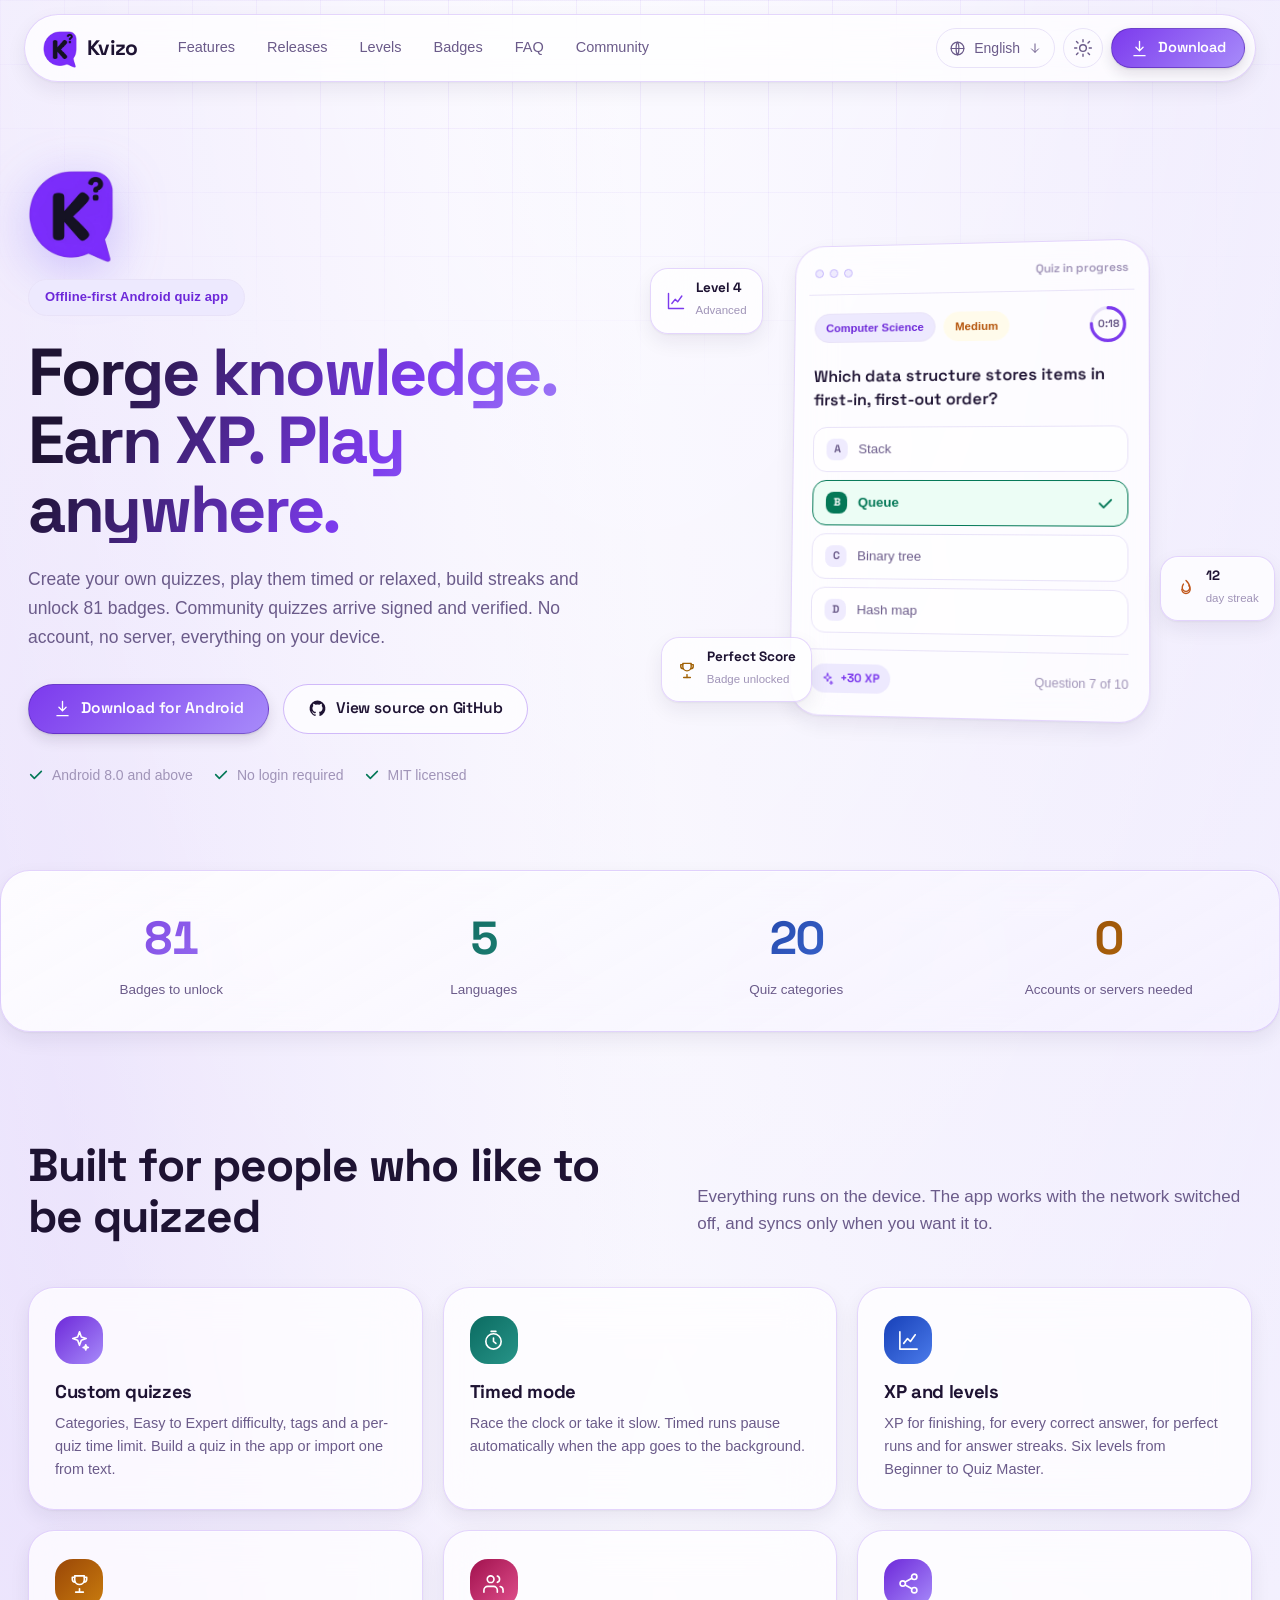
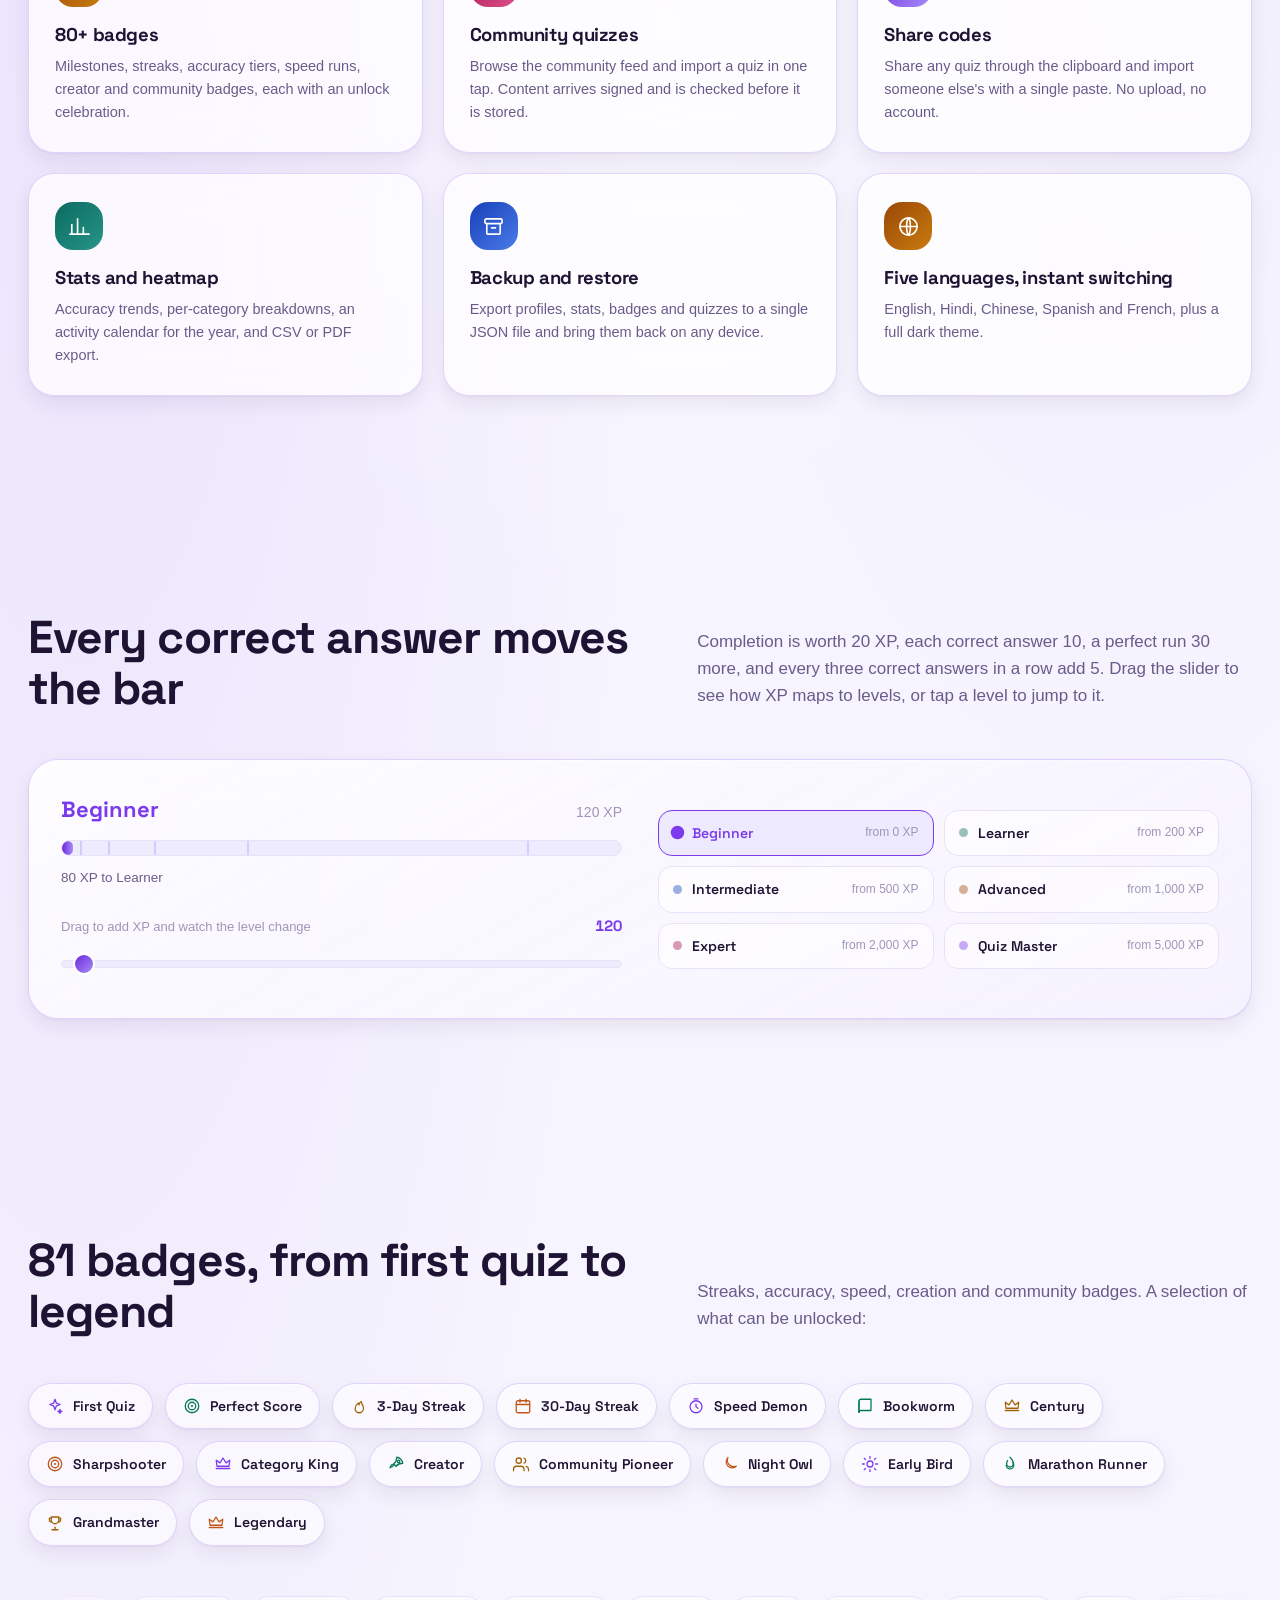
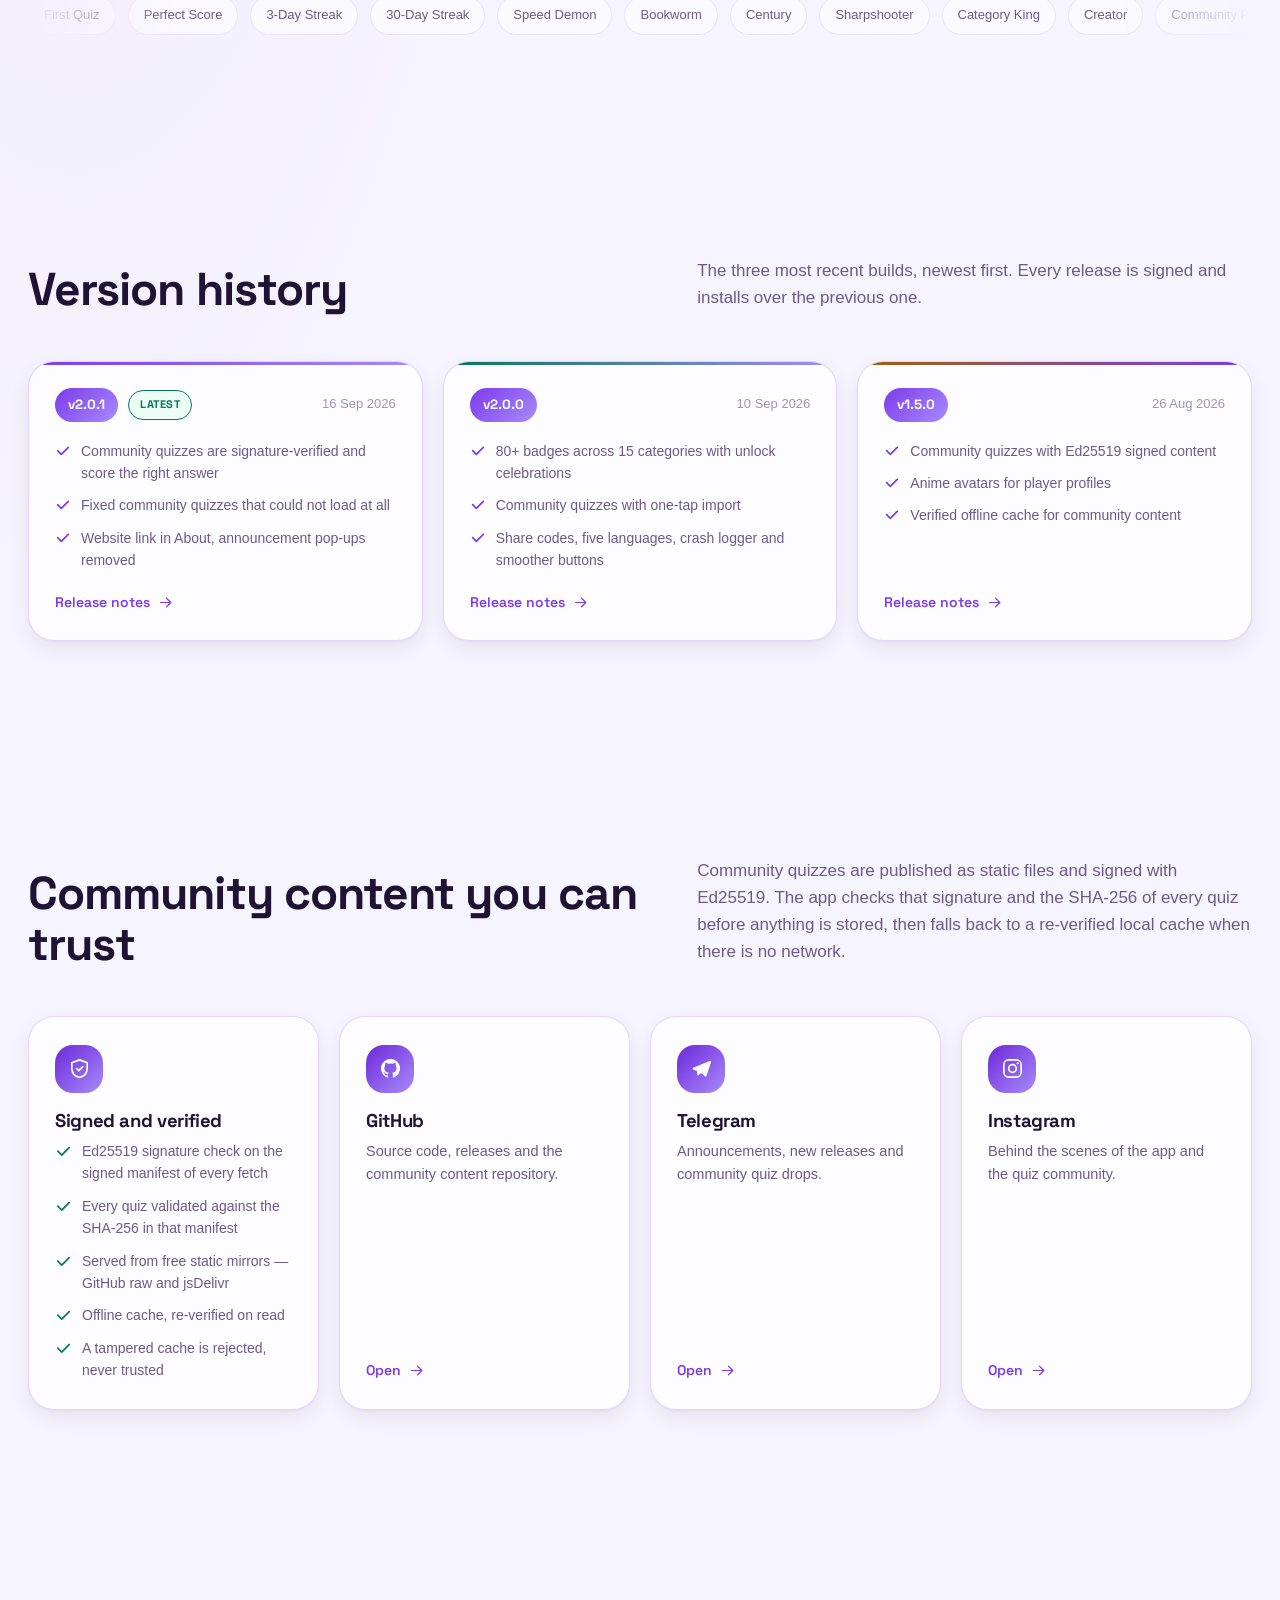
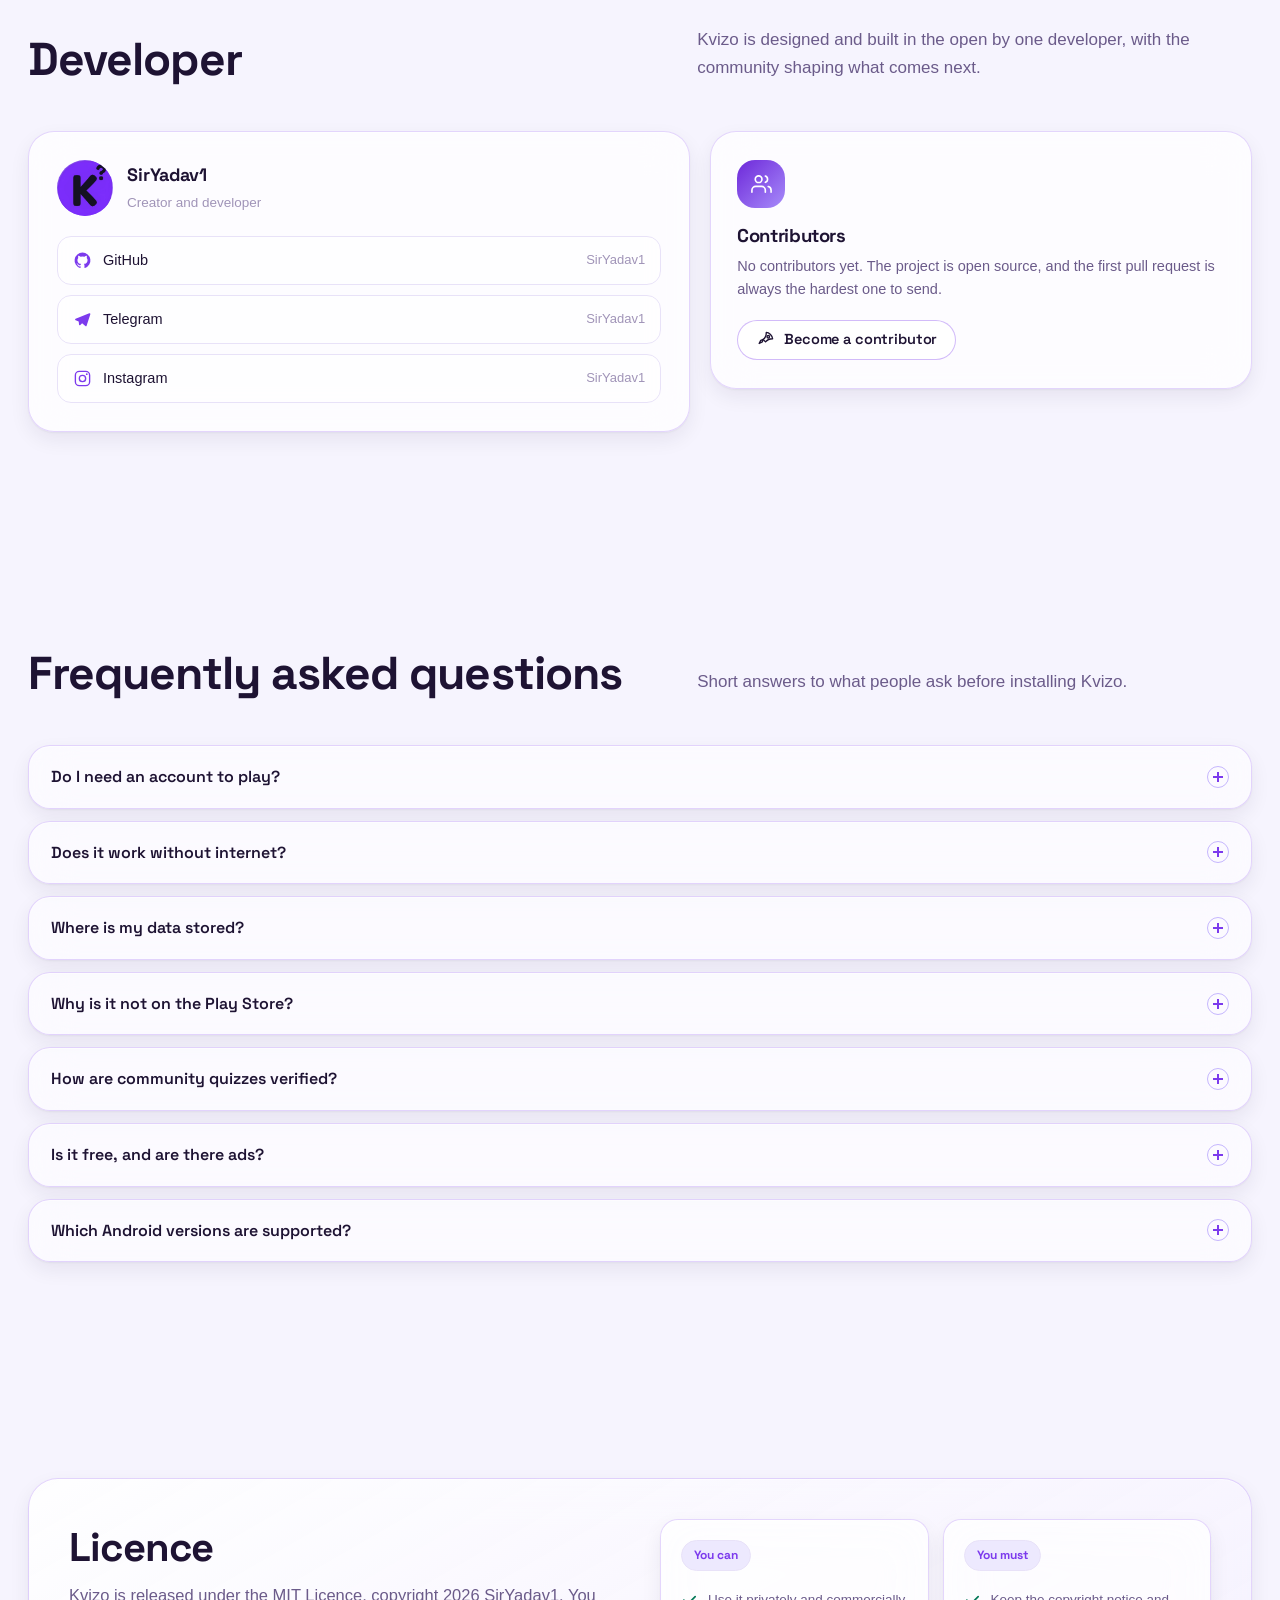
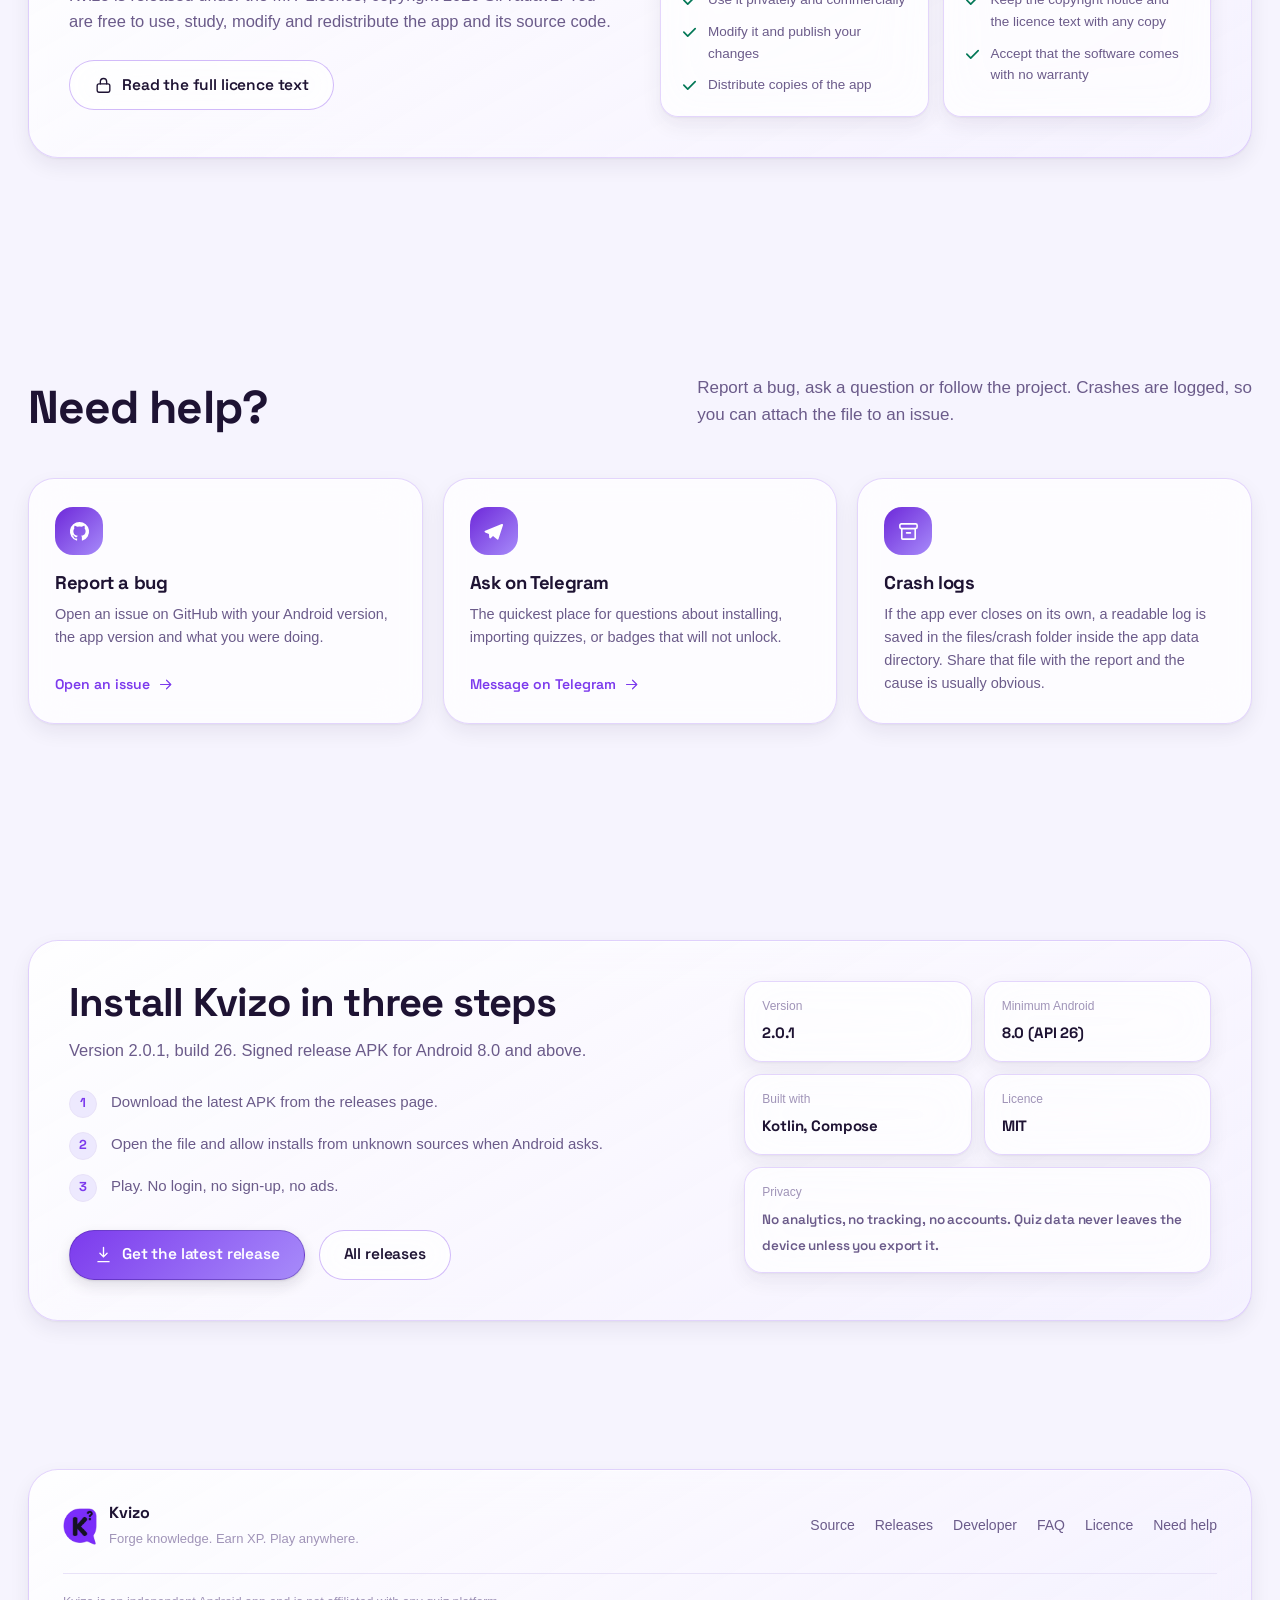
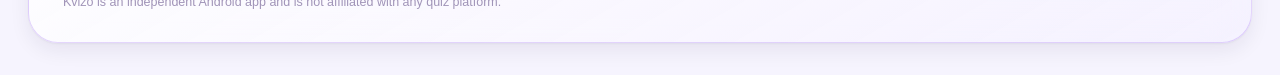
==== index.html @ 55bfdd45 "Site: new app logo and 2.0.1 release information Replace the inline SVG mark with the shipped app lo" ====
<!DOCTYPE html>
<html lang="en" data-theme="light">
<head>
<meta charset="utf-8">
<meta name="viewport" content="width=device-width, initial-scale=1">
<title>Kvizo — Forge knowledge. Earn XP. Play anywhere.</title>
<meta name="description" content="Kvizo is an offline-first Android quiz app built with Kotlin and Jetpack Compose. Create quizzes, earn XP, keep streaks, unlock 81 badges and import signature-verified community quizzes. No account, no server. Latest release: 2.0.1.">
<meta name="theme-color" content="#7C3AED">
<link rel="canonical" href="https://kvizo-appp.netlify.app/">

<meta property="og:type" content="website">
<meta property="og:url" content="https://kvizo-appp.netlify.app/">
<meta property="og:title" content="Kvizo — Forge knowledge. Earn XP. Play anywhere.">
<meta property="og:description" content="Offline-first Android quiz app. Custom quizzes, XP and levels, 81 badges, streaks and signature-verified community quizzes. No account needed. Latest release: 2.0.1 (16 Sep 2026).">
<meta property="og:site_name" content="Kvizo">
<meta property="og:image" content="https://kvizo-appp.netlify.app/assets/img/og-card.png">
<meta property="og:image:width" content="1200">
<meta property="og:image:height" content="630">
<meta property="og:image:alt" content="Kvizo logo — Forge knowledge. Earn XP. Play anywhere.">
<meta name="twitter:card" content="summary_large_image">
<meta name="twitter:image" content="https://kvizo-appp.netlify.app/assets/img/og-card.png">

<link rel="icon" type="image/png" sizes="512x512" href="assets/img/logo-512.png">
<link rel="apple-touch-icon" href="assets/img/logo-512.png">
<link rel="preload" href="assets/fonts/space_grotesk.ttf" as="font" type="font/ttf" crossorigin>
<link rel="stylesheet" href="assets/css/style.css">
</head>
<body>

<svg class="sprite" aria-hidden="true" focusable="false">
  <defs>
    <symbol id="i-list" viewBox="0 0 24 24"><path d="M9 6h11M9 12h11M9 18h11"/><path d="M4 6l1 1 2-2"/><path d="M4 12l1 1 2-2"/><path d="M4 18l1 1 2-2"/></symbol>
    <symbol id="i-timer" viewBox="0 0 24 24"><circle cx="12" cy="13" r="8"/><path d="M12 9.5V13l2.5 2"/><path d="M9.5 2.5h5"/></symbol>
    <symbol id="i-trend" viewBox="0 0 24 24"><path d="M3 3v18h18"/><path d="M7 15l4-5 3 3 5-7"/></symbol>
    <symbol id="i-trophy" viewBox="0 0 24 24"><path d="M8 21h8"/><path d="M12 17.5V21"/><path d="M7 4h10v4a5 5 0 0 1-10 0z"/><path d="M7 5.5H4.5v2a3 3 0 0 0 3 3"/><path d="M17 5.5h2.5v2a3 3 0 0 1-3 3"/></symbol>
    <symbol id="i-users" viewBox="0 0 24 24"><path d="M16 21v-2a4 4 0 0 0-4-4H6a4 4 0 0 0-4 4v2"/><circle cx="9" cy="7.5" r="3.5"/><path d="M22 21v-2a4 4 0 0 0-3-3.85"/><path d="M16 4.2a3.5 3.5 0 0 1 0 6.6"/></symbol>
    <symbol id="i-share" viewBox="0 0 24 24"><circle cx="18" cy="5" r="2.8"/><circle cx="6" cy="12" r="2.8"/><circle cx="18" cy="19" r="2.8"/><path d="M8.5 13.6l7 3.9M15.5 6.5l-7 3.9"/></symbol>
    <symbol id="i-chart" viewBox="0 0 24 24"><path d="M4 20V10M10 20V4M16 20v-7M22 20H2"/></symbol>
    <symbol id="i-archive" viewBox="0 0 24 24"><rect x="3" y="4" width="18" height="5" rx="1.6"/><path d="M5 9v10a1 1 0 0 0 1 1h12a1 1 0 0 0 1-1V9"/><path d="M10 13.5h4"/></symbol>
    <symbol id="i-globe" viewBox="0 0 24 24"><circle cx="12" cy="12" r="9"/><path d="M3 12h18"/><path d="M12 3c2.6 3 2.6 15 0 18-2.6-3-2.6-15 0-18z"/></symbol>
    <symbol id="i-moon" viewBox="0 0 24 24"><path d="M20.5 14.8A8.6 8.6 0 0 1 9.2 3.5a7.2 7.2 0 1 0 11.3 11.3z"/></symbol>
    <symbol id="i-sun" viewBox="0 0 24 24"><circle cx="12" cy="12" r="4"/><path d="M12 2v2.5M12 19.5V22M4.2 4.2l1.8 1.8M18 18l1.8 1.8M2 12h2.5M19.5 12H22M4.2 19.8L6 18M18 6l1.8-1.8"/></symbol>
    <symbol id="i-shield" viewBox="0 0 24 24"><path d="M12 3l8 3v6c0 5-3.4 8.2-8 9.3-4.6-1.1-8-4.3-8-9.3V6z"/><path d="M9 12l2.2 2.2L15.5 10"/></symbol>
    <symbol id="i-check" viewBox="0 0 24 24"><path d="M20 6.5L9.5 17 4 11.5"/></symbol>
    <symbol id="i-arrow" viewBox="0 0 24 24"><path d="M5 12h14M13.5 6l6 6-6 6"/></symbol>
    <symbol id="i-download" viewBox="0 0 24 24"><path d="M12 3v12M7.5 10.5L12 15l4.5-4.5"/><path d="M5 21h14"/></symbol>
    <symbol id="i-offline" viewBox="0 0 24 24"><path d="M2.5 2.5l19 19"/><path d="M8.8 16.4a4.6 4.6 0 0 1 6.4 0"/><path d="M5.2 12.9a9.6 9.6 0 0 1 3.3-2.2"/><path d="M15.5 10.7a9.6 9.6 0 0 1 3.3 2.2"/><path d="M12 20h.01"/></symbol>
    <symbol id="i-lock" viewBox="0 0 24 24"><rect x="4" y="10" width="16" height="10.5" rx="2.4"/><path d="M8 10V7.2a4 4 0 0 1 8 0V10"/></symbol>
    <symbol id="i-sparkle" viewBox="0 0 24 24"><path d="M12 3l1.9 5.3L19 10l-5.1 1.7L12 17l-1.9-5.3L5 10l5.1-1.7z"/><path d="M18.5 16.5l.7 2 2 .7-2 .7-.7 2-.7-2-2-.7 2-.7z"/></symbol>
    <symbol id="i-flame" viewBox="0 0 24 24"><path d="M12 3s4.5 4.2 4.5 8.2A4.5 4.5 0 0 1 12 16a4.5 4.5 0 0 1-4.5-4.8c0-1.6.7-2.8 1.4-3.9"/><path d="M7 13.5a5 5 0 0 0 10 0c0-1.5-.6-3-1.3-4.3"/></symbol>
    <symbol id="i-github" viewBox="0 0 24 24"><path d="M12 2a10 10 0 0 0-3.16 19.49c.5.09.68-.22.68-.48v-1.7c-2.78.6-3.37-1.34-3.37-1.34-.45-1.16-1.1-1.47-1.1-1.47-.9-.62.07-.6.07-.6 1 .07 1.53 1.03 1.53 1.03.88 1.52 2.34 1.08 2.9.83.1-.65.35-1.09.63-1.34-2.22-.25-4.56-1.11-4.56-4.94 0-1.09.39-1.99 1.03-2.69-.1-.25-.45-1.27.1-2.65 0 0 .84-.27 2.75 1.02a9.5 9.5 0 0 1 5 0c1.91-1.29 2.75-1.02 2.75-1.02.55 1.38.2 2.4.1 2.65.64.7 1.03 1.6 1.03 2.69 0 3.84-2.34 4.68-4.57 4.93.36.31.68.92.68 1.85v2.74c0 .27.18.58.69.48A10 10 0 0 0 12 2z"/></symbol>
    <symbol id="i-telegram" viewBox="0 0 24 24"><path d="M21.7 4.3a1 1 0 0 1 .2 1.06l-4.7 14.4a1 1 0 0 1-1.6.44l-4.1-3.4-2.2 2.1a1 1 0 0 1-1.7-.6l-.4-3.7-3.9-1.6a1 1 0 0 1 .03-1.87l17.2-6.9a1 1 0 0 1 1.17 1.47z"/></symbol>
    <symbol id="i-instagram" viewBox="0 0 24 24"><rect x="3" y="3" width="18" height="18" rx="5"/><circle cx="12" cy="12" r="4"/><circle cx="17.4" cy="6.6" r="1.1" fill="currentColor" stroke="none"/></symbol>
    <symbol id="i-book" viewBox="0 0 24 24"><path d="M4 5.5A2.5 2.5 0 0 1 6.5 3H20v15H6.5A2.5 2.5 0 0 0 4 20.5z"/><path d="M4 5.5v15"/></symbol>
    <symbol id="i-target" viewBox="0 0 24 24"><circle cx="12" cy="12" r="9"/><circle cx="12" cy="12" r="5"/><circle cx="12" cy="12" r="1.4" fill="currentColor" stroke="none"/></symbol>
    <symbol id="i-crown" viewBox="0 0 24 24"><path d="M3 18h18"/><path d="M4 15l-1-8 5 3.5L12 4l4 6.5 5-3.5-1 8z"/></symbol>
    <symbol id="i-rocket" viewBox="0 0 24 24"><path d="M13 3c3.5 0 8 4.5 8 8-3 0-7 1.5-9 4l-3-3c2.5-2 4-6 4-9z"/><path d="M9 12l-3 1-2 4 4-2 1-3z"/><circle cx="15.5" cy="8.5" r="1.6"/></symbol>
    <symbol id="i-fire" viewBox="0 0 24 24"><path d="M12 21a6 6 0 0 0 6-6c0-4-3-6-3-9 0 0-3 1.5-3 4.5 0-1-1-2.5-1-2.5S7 11 7 15a5 5 0 0 0 5 6z"/></symbol>
    <symbol id="i-calendar" viewBox="0 0 24 24"><rect x="3" y="5" width="18" height="16" rx="2.5"/><path d="M3 10h18M8 3v4M16 3v4"/></symbol>
  </defs>
</svg>

<div class="scroll-progress" aria-hidden="true"><span id="scrollBar"></span></div>

<div class="decor" aria-hidden="true">
  <span class="grid-lines"></span>
</div>

<header class="nav-wrap">
  <nav class="nav glass" aria-label="Main">
    <a class="brand" href="#top">
      <span class="brand-mark brand-mark--img" aria-hidden="true">
        <img src="assets/img/logo.png" alt="" width="34" height="37" decoding="async">
      </span>
      <span class="brand-name">Kvizo</span>
    </a>

    <ul class="nav-links">
      <li><a href="#features" data-i18n="nav.features">Features</a></li>
      <li><a href="#releases" data-i18n="nav.releases">Releases</a></li>
      <li><a href="#levels" data-i18n="nav.levels">Levels</a></li>
      <li><a href="#badges" data-i18n="nav.badges">Badges</a></li>
      <li><a href="#faq" data-i18n="nav.faq">FAQ</a></li>
      <li><a href="#community" data-i18n="nav.community">Community</a></li>
    </ul>

    <div class="nav-actions">
      <div class="lang" role="group" aria-label="Language">
        <button class="lang-btn" type="button" aria-haspopup="listbox" aria-expanded="false">
          <svg class="ico" aria-hidden="true"><use href="#i-globe"/></svg>
          <span class="lang-current">English</span>
          <svg class="ico chevron" aria-hidden="true"><use href="#i-arrow"/></svg>
        </button>
        <ul class="lang-menu glass" role="listbox">
          <li><button type="button" data-lang="en" role="option">English</button></li>
          <li><button type="button" data-lang="hi" role="option">हिन्दी</button></li>
          <li><button type="button" data-lang="zh" role="option">中文</button></li>
          <li><button type="button" data-lang="es" role="option">Español</button></li>
          <li><button type="button" data-lang="fr" role="option">Français</button></li>
        </ul>
      </div>

      <button class="icon-btn" type="button" id="themeToggle" aria-label="Toggle theme">
        <svg class="ico ico-sun" aria-hidden="true"><use href="#i-sun"/></svg>
        <svg class="ico ico-moon" aria-hidden="true"><use href="#i-moon"/></svg>
      </button>

      <a class="btn btn-primary btn-sm" href="https://github.com/SirYadav1/kvizo/releases/latest" target="_blank" rel="noopener">
        <svg class="ico" aria-hidden="true"><use href="#i-download"/></svg>
        <span data-i18n="nav.download">Download</span>
      </a>
    </div>
  </nav>

  <nav class="mobile-nav" aria-label="Sections">
    <ul>
      <li><a href="#features" data-i18n="nav.features">Features</a></li>
      <li><a href="#releases" data-i18n="nav.releases">Releases</a></li>
      <li><a href="#levels" data-i18n="nav.levels">Levels</a></li>
      <li><a href="#badges" data-i18n="nav.badges">Badges</a></li>
      <li><a href="#community" data-i18n="nav.community">Community</a></li>
      <li><a href="#developer" data-i18n="footer.developer">Developer</a></li>
      <li><a href="#faq" data-i18n="nav.faq">FAQ</a></li>
      <li><a href="#licence" data-i18n="footer.licenceLink">Licence</a></li>
      <li><a href="#help" data-i18n="footer.help">Need help</a></li>
    </ul>
  </nav>
</header>

<main id="top">

  <section class="hero">
    <div class="hero-copy">
      <img class="hero-logo reveal" src="assets/img/logo.png" alt="Kvizo" width="84" height="91" decoding="async">
      <p class="eyebrow reveal" data-i18n="hero.eyebrow">Offline-first Android quiz app</p>
      <h1 class="hero-title reveal" data-i18n="hero.title">Forge knowledge. Earn XP. Play anywhere.</h1>
      <p class="hero-sub reveal" data-i18n="hero.sub">Create your own quizzes, play them timed or relaxed, build streaks and unlock 81 badges. Community quizzes arrive signed and verified. No account, no server, everything on your device.</p>

      <div class="hero-cta reveal">
        <a class="btn btn-primary" href="https://github.com/SirYadav1/kvizo/releases/latest" target="_blank" rel="noopener">
          <svg class="ico" aria-hidden="true"><use href="#i-download"/></svg>
          <span data-i18n="hero.cta">Download for Android</span>
        </a>
        <a class="btn btn-glass" href="https://github.com/SirYadav1/kvizo" target="_blank" rel="noopener">
          <svg class="ico" aria-hidden="true"><use href="#i-github"/></svg>
          <span data-i18n="hero.ctaAlt">View source on GitHub</span>
        </a>
      </div>

      <ul class="hero-meta reveal">
        <li><svg class="ico" aria-hidden="true"><use href="#i-check"/></svg><span data-i18n="hero.meta1">Android 8.0 and above</span></li>
        <li><svg class="ico" aria-hidden="true"><use href="#i-check"/></svg><span data-i18n="hero.meta2">No login required</span></li>
        <li><svg class="ico" aria-hidden="true"><use href="#i-check"/></svg><span data-i18n="hero.meta3">MIT licensed</span></li>
      </ul>
    </div>

    <div class="hero-visual reveal">
      <div class="phone glass">
        <div class="phone-bar">
          <span class="dot"></span><span class="dot"></span><span class="dot"></span>
          <span class="phone-title" data-i18n="mock.title">Quiz in progress</span>
        </div>
        <div class="phone-body">
          <div class="mock-head">
            <span class="chip chip-violet" data-i18n="mock.category">Computer Science</span>
            <span class="chip chip-amber" data-i18n="mock.difficulty">Medium</span>
            <span class="mock-timer">
              <svg class="ring" viewBox="0 0 44 44" aria-hidden="true">
                <circle class="ring-track" cx="22" cy="22" r="18"/>
                <circle class="ring-fill" cx="22" cy="22" r="18"/>
              </svg>
              <span class="mock-timer-text">0:18</span>
            </span>
          </div>

          <p class="mock-q" data-i18n="mock.question">Which data structure stores items in first-in, first-out order?</p>

          <ul class="mock-options">
            <li class="mock-opt"><span class="opt-key">A</span><span data-i18n="mock.a">Stack</span></li>
            <li class="mock-opt is-correct"><span class="opt-key">B</span><span data-i18n="mock.b">Queue</span><svg class="ico" aria-hidden="true"><use href="#i-check"/></svg></li>
            <li class="mock-opt"><span class="opt-key">C</span><span data-i18n="mock.c">Binary tree</span></li>
            <li class="mock-opt"><span class="opt-key">D</span><span data-i18n="mock.d">Hash map</span></li>
          </ul>

          <div class="mock-foot">
            <span class="xp-chip"><svg class="ico" aria-hidden="true"><use href="#i-sparkle"/></svg><span data-i18n="mock.xp">+30 XP</span></span>
            <span class="mock-progress"><span data-i18n="mock.progress">Question 7 of 10</span></span>
          </div>
        </div>
      </div>

      <div class="float-card glass float-xp">
        <svg class="ico" aria-hidden="true"><use href="#i-trend"/></svg>
        <div>
          <strong data-i18n="float.level">Level 4</strong>
          <span data-i18n="float.title">Advanced</span>
        </div>
      </div>

      <div class="float-card glass float-streak">
        <svg class="ico" aria-hidden="true"><use href="#i-flame"/></svg>
        <div>
          <strong>12</strong>
          <span data-i18n="float.streak">day streak</span>
        </div>
      </div>

      <div class="float-card glass float-badge">
        <svg class="ico" aria-hidden="true"><use href="#i-trophy"/></svg>
        <div>
          <strong data-i18n="float.badge">Perfect Score</strong>
          <span data-i18n="float.badgeSub">Badge unlocked</span>
        </div>
      </div>
    </div>
  </section>

  <section class="statband glass reveal" aria-label="Key numbers">
    <div class="stat">
      <strong class="count" data-count="81">0</strong>
      <span data-i18n="stats.badges">Badges to unlock</span>
    </div>
    <div class="stat">
      <strong class="count" data-count="5">0</strong>
      <span data-i18n="stats.languages">Languages</span>
    </div>
    <div class="stat">
      <strong class="count" data-count="20">0</strong>
      <span data-i18n="stats.categories">Quiz categories</span>
    </div>
    <div class="stat">
      <strong class="count" data-count="0">0</strong>
      <span data-i18n="stats.servers">Accounts or servers needed</span>
    </div>
  </section>

  <section class="section" id="features">
    <div class="section-head">
      <h2 class="reveal" data-i18n="features.title">Built for people who like to be quizzed</h2>
      <p class="reveal" data-i18n="features.sub">Everything runs on the device. The app works with the network switched off, and syncs only when you want it to.</p>
    </div>

    <div class="cards">
      <article class="card glass tilt reveal">
        <span class="card-ico"><svg class="ico" aria-hidden="true"><use href="#i-sparkle"/></svg></span>
        <h3 data-i18n="f1.t">Custom quizzes</h3>
        <p data-i18n="f1.d">Categories, Easy to Expert difficulty, tags and a per-quiz time limit. Build a quiz in the app or import one from text.</p>
      </article>
      <article class="card glass tilt reveal">
        <span class="card-ico"><svg class="ico" aria-hidden="true"><use href="#i-timer"/></svg></span>
        <h3 data-i18n="f2.t">Timed mode</h3>
        <p data-i18n="f2.d">Race the clock or take it slow. Timed runs pause automatically when the app goes to the background.</p>
      </article>
      <article class="card glass tilt reveal">
        <span class="card-ico"><svg class="ico" aria-hidden="true"><use href="#i-trend"/></svg></span>
        <h3 data-i18n="f3.t">XP and levels</h3>
        <p data-i18n="f3.d">XP for finishing, for every correct answer, for perfect runs and for answer streaks. Six levels from Beginner to Quiz Master.</p>
      </article>
      <article class="card glass tilt reveal">
        <span class="card-ico"><svg class="ico" aria-hidden="true"><use href="#i-trophy"/></svg></span>
        <h3 data-i18n="f4.t">80+ badges</h3>
        <p data-i18n="f4.d">Milestones, streaks, accuracy tiers, speed runs, creator and community badges, each with an unlock celebration.</p>
      </article>
      <article class="card glass tilt reveal">
        <span class="card-ico"><svg class="ico" aria-hidden="true"><use href="#i-users"/></svg></span>
        <h3 data-i18n="f5.t">Community quizzes</h3>
        <p data-i18n="f5.d">Browse the community feed and import a quiz in one tap. Content arrives signed and is checked before it is stored.</p>
      </article>
      <article class="card glass tilt reveal">
        <span class="card-ico"><svg class="ico" aria-hidden="true"><use href="#i-share"/></svg></span>
        <h3 data-i18n="f6.t">Share codes</h3>
        <p data-i18n="f6.d">Share any quiz through the clipboard and import someone else's with a single paste. No upload, no account.</p>
      </article>
      <article class="card glass tilt reveal">
        <span class="card-ico"><svg class="ico" aria-hidden="true"><use href="#i-chart"/></svg></span>
        <h3 data-i18n="f7.t">Stats and heatmap</h3>
        <p data-i18n="f7.d">Accuracy trends, per-category breakdowns, an activity calendar for the year, and CSV or PDF export.</p>
      </article>
      <article class="card glass tilt reveal">
        <span class="card-ico"><svg class="ico" aria-hidden="true"><use href="#i-archive"/></svg></span>
        <h3 data-i18n="f8.t">Backup and restore</h3>
        <p data-i18n="f8.d">Export profiles, stats, badges and quizzes to a single JSON file and bring them back on any device.</p>
      </article>
      <article class="card glass tilt reveal">
        <span class="card-ico"><svg class="ico" aria-hidden="true"><use href="#i-globe"/></svg></span>
        <h3 data-i18n="f9.t">Five languages, instant switching</h3>
        <p data-i18n="f9.d">English, Hindi, Chinese, Spanish and French, plus a full dark theme.</p>
      </article>
    </div>
  </section>

  <section class="section" id="levels">
    <div class="section-head">
      <h2 class="reveal" data-i18n="levels.title">Every correct answer moves the bar</h2>
      <p class="reveal" data-i18n="levels.sub">Completion is worth 20 XP, each correct answer 10, a perfect run 30 more, and every three correct answers in a row add 5. Drag the slider to see how XP maps to levels, or tap a level to jump to it.</p>
    </div>

    <div class="levels-panel glass reveal" id="levelsPanel" data-level="1">
      <div class="levels-demo">
        <div class="levels-bar-head">
          <span class="levels-level" id="levelName">Beginner</span>
          <span class="levels-xp" id="levelXp">0 XP</span>
        </div>
        <div class="levels-bar" role="progressbar" aria-valuemin="0" aria-valuemax="100" aria-valuenow="0" id="levelBar" aria-label="Progress across all six XP levels">
          <span class="levels-fill" id="levelFill"></span>
        </div>
        <p class="levels-next" id="levelNext" aria-live="polite">200 XP to Learner</p>

        <label class="levels-slider-label" for="xpSlider">
          <span data-i18n="levels.slider">Drag to add XP and watch the level change</span>
          <output class="levels-out" id="levelOut" for="xpSlider">120</output>
        </label>
        <input class="levels-slider" id="xpSlider" type="range" min="0" max="6000" step="10" value="120" aria-describedby="levelNext">
      </div>

      <ul class="levels-list" id="levelList">
        <li><button type="button" data-xp="0" data-name="level.1"><span class="lv-dot"></span><strong data-i18n="level.1">Beginner</strong><em>0 XP</em></button></li>
        <li><button type="button" data-xp="200" data-name="level.2"><span class="lv-dot"></span><strong data-i18n="level.2">Learner</strong><em>200 XP</em></button></li>
        <li><button type="button" data-xp="500" data-name="level.3"><span class="lv-dot"></span><strong data-i18n="level.3">Intermediate</strong><em>500 XP</em></button></li>
        <li><button type="button" data-xp="1000" data-name="level.4"><span class="lv-dot"></span><strong data-i18n="level.4">Advanced</strong><em>1000 XP</em></button></li>
        <li><button type="button" data-xp="2000" data-name="level.5"><span class="lv-dot"></span><strong data-i18n="level.5">Expert</strong><em>2000 XP</em></button></li>
        <li><button type="button" data-xp="5000" data-name="level.6"><span class="lv-dot"></span><strong data-i18n="level.6">Quiz Master</strong><em>5000 XP</em></button></li>
      </ul>
    </div>
  </section>

  <section class="section" id="badges">
    <div class="section-head">
      <h2 class="reveal" data-i18n="badges.title">81 badges, from first quiz to legend</h2>
      <p class="reveal" data-i18n="badges.sub">Streaks, accuracy, speed, creation and community badges. A selection of what can be unlocked:</p>
    </div>

    <div class="badge-grid">
      <span class="badge glass reveal"><svg class="ico" aria-hidden="true"><use href="#i-sparkle"/></svg><span data-i18n="badge.1">First Quiz</span></span>
      <span class="badge glass reveal"><svg class="ico" aria-hidden="true"><use href="#i-target"/></svg><span data-i18n="badge.2">Perfect Score</span></span>
      <span class="badge glass reveal"><svg class="ico" aria-hidden="true"><use href="#i-fire"/></svg><span data-i18n="badge.3">3-Day Streak</span></span>
      <span class="badge glass reveal"><svg class="ico" aria-hidden="true"><use href="#i-calendar"/></svg><span data-i18n="badge.4">30-Day Streak</span></span>
      <span class="badge glass reveal"><svg class="ico" aria-hidden="true"><use href="#i-timer"/></svg><span data-i18n="badge.5">Speed Demon</span></span>
      <span class="badge glass reveal"><svg class="ico" aria-hidden="true"><use href="#i-book"/></svg><span data-i18n="badge.6">Bookworm</span></span>
      <span class="badge glass reveal"><svg class="ico" aria-hidden="true"><use href="#i-crown"/></svg><span data-i18n="badge.7">Century</span></span>
      <span class="badge glass reveal"><svg class="ico" aria-hidden="true"><use href="#i-target"/></svg><span data-i18n="badge.8">Sharpshooter</span></span>
      <span class="badge glass reveal"><svg class="ico" aria-hidden="true"><use href="#i-crown"/></svg><span data-i18n="badge.9">Category King</span></span>
      <span class="badge glass reveal"><svg class="ico" aria-hidden="true"><use href="#i-rocket"/></svg><span data-i18n="badge.10">Creator</span></span>
      <span class="badge glass reveal"><svg class="ico" aria-hidden="true"><use href="#i-users"/></svg><span data-i18n="badge.11">Community Pioneer</span></span>
      <span class="badge glass reveal"><svg class="ico" aria-hidden="true"><use href="#i-moon"/></svg><span data-i18n="badge.12">Night Owl</span></span>
      <span class="badge glass reveal"><svg class="ico" aria-hidden="true"><use href="#i-sun"/></svg><span data-i18n="badge.13">Early Bird</span></span>
      <span class="badge glass reveal"><svg class="ico" aria-hidden="true"><use href="#i-flame"/></svg><span data-i18n="badge.14">Marathon Runner</span></span>
      <span class="badge glass reveal"><svg class="ico" aria-hidden="true"><use href="#i-trophy"/></svg><span data-i18n="badge.15">Grandmaster</span></span>
      <span class="badge glass reveal"><svg class="ico" aria-hidden="true"><use href="#i-crown"/></svg><span data-i18n="badge.16">Legendary</span></span>
    </div>

    <div class="marquee reveal" aria-hidden="true">
      <div class="marquee-track" id="marqueeTrack"></div>
    </div>
  </section>

  <section class="section" id="releases">
    <div class="section-head">
      <h2 class="reveal" data-i18n="rel.title">Version history</h2>
      <p class="reveal" data-i18n="rel.sub">The three most recent builds, newest first. Every release is signed and installable over the previous one.</p>
    </div>

    <div class="release-grid">
      <article class="release-card glass reveal">
        <header class="release-head">
          <span class="version-chip">v2.0.1</span>
          <span class="latest-tag" data-i18n="rel.latest">Latest</span>
          <time class="release-date" datetime="2026-09-16">16 Sep 2026</time>
        </header>
        <ul class="release-list">
          <li><svg class="ico" aria-hidden="true"><use href="#i-check"/></svg><span data-i18n="r0.h1">Community quizzes are signature-verified and score the right answer</span></li>
          <li><svg class="ico" aria-hidden="true"><use href="#i-check"/></svg><span data-i18n="r0.h2">Fixed community quizzes that could not load at all</span></li>
          <li><svg class="ico" aria-hidden="true"><use href="#i-check"/></svg><span data-i18n="r0.h3">Website link in About, announcement pop-ups removed</span></li>
        </ul>
        <a class="link-more" href="https://github.com/SirYadav1/kvizo/releases/tag/v2.0.1" target="_blank" rel="noopener">
          <span data-i18n="rel.notes">Release notes</span><svg class="ico" aria-hidden="true"><use href="#i-arrow"/></svg>
        </a>
      </article>

      <article class="release-card glass reveal">
        <header class="release-head">
          <span class="version-chip">v2.0.0</span>
          <time class="release-date" datetime="2026-09-10">10 Sep 2026</time>
        </header>
        <ul class="release-list">
          <li><svg class="ico" aria-hidden="true"><use href="#i-check"/></svg><span data-i18n="r1.h1">80+ badges across 15 categories with unlock celebrations</span></li>
          <li><svg class="ico" aria-hidden="true"><use href="#i-check"/></svg><span data-i18n="r1.h2">Community quizzes with one-tap import</span></li>
          <li><svg class="ico" aria-hidden="true"><use href="#i-check"/></svg><span data-i18n="r1.h3">Share codes, five languages, crash logger and smoother buttons</span></li>
        </ul>
        <a class="link-more" href="https://github.com/SirYadav1/kvizo/releases/tag/v2.0.0" target="_blank" rel="noopener">
          <span data-i18n="rel.notes">Release notes</span><svg class="ico" aria-hidden="true"><use href="#i-arrow"/></svg>
        </a>
      </article>

      <article class="release-card glass reveal">
        <header class="release-head">
          <span class="version-chip">v1.5.0</span>
          <time class="release-date" datetime="2026-08-26">26 Aug 2026</time>
        </header>
        <ul class="release-list">
          <li><svg class="ico" aria-hidden="true"><use href="#i-check"/></svg><span data-i18n="r2.h1">Community quizzes with Ed25519 signed content</span></li>
          <li><svg class="ico" aria-hidden="true"><use href="#i-check"/></svg><span data-i18n="r2.h2">Anime avatars for player profiles</span></li>
          <li><svg class="ico" aria-hidden="true"><use href="#i-check"/></svg><span data-i18n="r2.h3">Verified offline cache for community content</span></li>
        </ul>
        <a class="link-more" href="https://github.com/SirYadav1/kvizo/releases/tag/v1.5.0" target="_blank" rel="noopener">
          <span data-i18n="rel.notes">Release notes</span><svg class="ico" aria-hidden="true"><use href="#i-arrow"/></svg>
        </a>
      </article>

    </div>
  </section>

  <section class="section" id="community">
    <div class="section-head">
      <h2 class="reveal" data-i18n="community.title">Community content you can trust</h2>
      <p class="reveal" data-i18n="community.sub">Community quizzes are published as static files and signed with Ed25519. The app checks that signature and the SHA-256 of every quiz before anything is stored, then falls back to a re-verified local cache when there is no network.</p>
    </div>

    <div class="community-grid">
      <article class="card glass community-note reveal">
        <span class="card-ico"><svg class="ico" aria-hidden="true"><use href="#i-shield"/></svg></span>
        <h3 data-i18n="community.cardTitle">Signed and verified</h3>
        <ul class="tick-list">
          <li><svg class="ico" aria-hidden="true"><use href="#i-check"/></svg><span data-i18n="community.v1">Ed25519 signature check on the signed manifest of every fetch</span></li>
          <li><svg class="ico" aria-hidden="true"><use href="#i-check"/></svg><span data-i18n="community.v2">Every quiz validated against the SHA-256 in that manifest</span></li>
          <li><svg class="ico" aria-hidden="true"><use href="#i-check"/></svg><span data-i18n="community.v3">Served from free static mirrors — GitHub raw and jsDelivr</span></li>
          <li><svg class="ico" aria-hidden="true"><use href="#i-check"/></svg><span data-i18n="community.v4">Offline cache, re-verified on read</span></li>
          <li><svg class="ico" aria-hidden="true"><use href="#i-check"/></svg><span data-i18n="community.v5">A tampered cache is rejected, never trusted</span></li>
        </ul>
      </article>

      <a class="card glass link-card tilt reveal" href="https://github.com/SirYadav1" target="_blank" rel="noopener">
        <span class="card-ico"><svg class="ico" aria-hidden="true"><use href="#i-github"/></svg></span>
        <h3>GitHub</h3>
        <p data-i18n="community.l1">Source code, releases and the community content repository.</p>
        <span class="link-more"><span data-i18n="community.open">Open</span><svg class="ico" aria-hidden="true"><use href="#i-arrow"/></svg></span>
      </a>

      <a class="card glass link-card tilt reveal" href="https://t.me/SirYadav1" target="_blank" rel="noopener">
        <span class="card-ico"><svg class="ico" aria-hidden="true"><use href="#i-telegram"/></svg></span>
        <h3>Telegram</h3>
        <p data-i18n="community.l2">Announcements, new releases and community quiz drops.</p>
        <span class="link-more"><span data-i18n="community.open">Open</span><svg class="ico" aria-hidden="true"><use href="#i-arrow"/></svg></span>
      </a>

      <a class="card glass link-card tilt reveal" href="https://instagram.com/SirYadav1" target="_blank" rel="noopener">
        <span class="card-ico"><svg class="ico" aria-hidden="true"><use href="#i-instagram"/></svg></span>
        <h3>Instagram</h3>
        <p data-i18n="community.l3">Behind the scenes of the app and the quiz community.</p>
        <span class="link-more"><span data-i18n="community.open">Open</span><svg class="ico" aria-hidden="true"><use href="#i-arrow"/></svg></span>
      </a>
    </div>
  </section>

  <section class="section" id="developer">
    <div class="section-head">
      <h2 class="reveal" data-i18n="dev.title">Developer</h2>
      <p class="reveal" data-i18n="dev.sub">Kvizo is designed and built in the open by one developer, with the community shaping what comes next.</p>
    </div>

    <div class="dev-grid">
      <article class="dev-card glass reveal">
        <div class="dev-head">
          <span class="dev-avatar" aria-hidden="true"><img src="assets/img/logo.png" alt="" width="56" height="60" loading="lazy" decoding="async"></span>
          <div>
            <strong>SirYadav1</strong>
            <span data-i18n="dev.role">Creator and developer</span>
          </div>
        </div>
        <ul class="dev-links">
          <li>
            <a href="https://github.com/SirYadav1" target="_blank" rel="noopener">
              <svg class="ico" aria-hidden="true"><use href="#i-github"/></svg>
              <span>GitHub</span>
              <em>SirYadav1</em>
            </a>
          </li>
          <li>
            <a href="https://t.me/SirYadav1" target="_blank" rel="noopener">
              <svg class="ico" aria-hidden="true"><use href="#i-telegram"/></svg>
              <span>Telegram</span>
              <em>SirYadav1</em>
            </a>
          </li>
          <li>
            <a href="https://instagram.com/SirYadav1" target="_blank" rel="noopener">
              <svg class="ico" aria-hidden="true"><use href="#i-instagram"/></svg>
              <span>Instagram</span>
              <em>SirYadav1</em>
            </a>
          </li>
        </ul>
      </article>

      <article class="card glass reveal">
        <span class="card-ico"><svg class="ico" aria-hidden="true"><use href="#i-users"/></svg></span>
        <h3 data-i18n="dev.contributors">Contributors</h3>
        <p data-i18n="dev.none">No contributors yet. The project is open source and the first pull request is always the hardest to send.</p>
        <a class="btn btn-glass btn-sm dev-cta" href="https://github.com/SirYadav1/kvizo" target="_blank" rel="noopener">
          <svg class="ico" aria-hidden="true"><use href="#i-rocket"/></svg>
          <span data-i18n="dev.become">Become a contributor</span>
        </a>
      </article>
    </div>
  </section>

  <section class="section" id="faq">
    <div class="section-head">
      <h2 class="reveal" data-i18n="faq.title">Frequently asked questions</h2>
      <p class="reveal" data-i18n="faq.sub">Short answers to what people ask before installing Kvizo.</p>
    </div>

    <div class="faq reveal">
      <details class="faq-item glass">
        <summary><span data-i18n="faq.q1">Do I need an account to play?</span></summary>
        <p data-i18n="faq.a1">No. There is no sign-up, no login and no password. You create a local profile with a name and an avatar, and that is the whole setup.</p>
      </details>
      <details class="faq-item glass">
        <summary><span data-i18n="faq.q2">Does it work without internet?</span></summary>
        <p data-i18n="faq.a2">Yes. Quizzes, stats, badges and streaks all live on the device. The network is only used to check for new releases and to fetch community quizzes, and both fall back to a verified local cache.</p>
      </details>
      <details class="faq-item glass">
        <summary><span data-i18n="faq.q3">Where is my data stored?</span></summary>
        <p data-i18n="faq.a3">In a local database inside the app, on your phone only. There is no analytics service and no tracking. Use Backup to export everything to a JSON file whenever you want a copy.</p>
      </details>
      <details class="faq-item glass">
        <summary><span data-i18n="faq.q4">Why is it not on the Play Store?</span></summary>
        <p data-i18n="faq.a4">Kvizo is distributed as a signed APK from the GitHub releases page, which keeps the app free of store requirements and account services. Android will ask you to allow installs from unknown sources once.</p>
      </details>
      <details class="faq-item glass">
        <summary><span data-i18n="faq.q5">How do community quizzes get verified?</span></summary>
        <p data-i18n="faq.a5">They are published to the community repository as static files and signed by a GitHub Action with a key that only exists as a repository secret. The app verifies that Ed25519 signature and then the SHA-256 of every quiz, so nothing can be published into your app without the key.</p>
      </details>
      <details class="faq-item glass">
        <summary><span data-i18n="faq.q6">Is it free, and are there ads?</span></summary>
        <p data-i18n="faq.a6">It is free and open source under the MIT licence, with no ads, no in-app purchases and no data collection.</p>
      </details>
      <details class="faq-item glass">
        <summary><span data-i18n="faq.q7">Which Android versions are supported?</span></summary>
        <p data-i18n="faq.a7">Android 8.0 (API 26) and above, as a single universal APK for all supported CPU architectures.</p>
      </details>
    </div>
  </section>

  <section class="section" id="licence">
    <div class="licence-panel glass reveal">
      <div class="licence-copy">
        <h2 data-i18n="lic.title">Licence</h2>
        <p data-i18n="lic.sub">Kvizo is released under the MIT Licence, copyright 2026 SirYadav1. You are free to use, study, modify and redistribute the app and its source code.</p>
        <a class="btn btn-glass" href="https://github.com/SirYadav1/kvizo/blob/main/LICENSE" target="_blank" rel="noopener">
          <svg class="ico" aria-hidden="true"><use href="#i-lock"/></svg>
          <span data-i18n="lic.read">Read the full licence text</span>
        </a>
      </div>
      <div class="licence-cols">
        <div class="licence-col glass">
          <span class="licence-tag" data-i18n="lic.can">You can</span>
          <ul class="tick-list">
            <li><svg class="ico" aria-hidden="true"><use href="#i-check"/></svg><span data-i18n="lic.can1">Use it privately and commercially</span></li>
            <li><svg class="ico" aria-hidden="true"><use href="#i-check"/></svg><span data-i18n="lic.can2">Modify it and publish your changes</span></li>
            <li><svg class="ico" aria-hidden="true"><use href="#i-check"/></svg><span data-i18n="lic.can3">Distribute copies of the app</span></li>
          </ul>
        </div>
        <div class="licence-col glass">
          <span class="licence-tag" data-i18n="lic.must">You must</span>
          <ul class="tick-list">
            <li><svg class="ico" aria-hidden="true"><use href="#i-check"/></svg><span data-i18n="lic.must1">Keep the copyright notice and the licence text with any copy</span></li>
            <li><svg class="ico" aria-hidden="true"><use href="#i-check"/></svg><span data-i18n="lic.must2">Accept that the software comes with no warranty</span></li>
          </ul>
        </div>
      </div>
    </div>
  </section>

  <section class="section" id="help">
    <div class="section-head">
      <h2 class="reveal" data-i18n="help.title">Need help?</h2>
      <p class="reveal" data-i18n="help.sub">Report a bug, ask a question or follow the project. Crashes are logged so you can attach the file to an issue.</p>
    </div>

    <div class="help-grid">
      <a class="card glass link-card tilt reveal" href="https://github.com/SirYadav1/kvizo/issues" target="_blank" rel="noopener">
        <span class="card-ico"><svg class="ico" aria-hidden="true"><use href="#i-github"/></svg></span>
        <h3 data-i18n="help.issue.t">Report a bug</h3>
        <p data-i18n="help.issue.d">Open an issue on GitHub with your Android version, the app version and what you were doing.</p>
        <span class="link-more"><span data-i18n="help.issue.cta">Open an issue</span><svg class="ico" aria-hidden="true"><use href="#i-arrow"/></svg></span>
      </a>

      <a class="card glass link-card tilt reveal" href="https://t.me/SirYadav1" target="_blank" rel="noopener">
        <span class="card-ico"><svg class="ico" aria-hidden="true"><use href="#i-telegram"/></svg></span>
        <h3 data-i18n="help.tg.t">Ask on Telegram</h3>
        <p data-i18n="help.tg.d">Quickest place for questions about installing, importing quizzes or badges that will not unlock.</p>
        <span class="link-more"><span data-i18n="help.tg.cta">Message on Telegram</span><svg class="ico" aria-hidden="true"><use href="#i-arrow"/></svg></span>
      </a>

      <article class="card glass reveal">
        <span class="card-ico"><svg class="ico" aria-hidden="true"><use href="#i-archive"/></svg></span>
        <h3 data-i18n="help.crash.t">Crash logs</h3>
        <p data-i18n="help.crash.d">If the app ever closes on its own, a readable log is saved in the files/crash folder inside the app data directory. Share that file with the report and the cause is usually obvious.</p>
      </article>
    </div>
  </section>

  <section class="section" id="download">
    <div class="download-panel glass reveal">
      <div class="download-copy">
        <h2 data-i18n="download.title">Install Kvizo in three steps</h2>
        <p data-i18n="download.sub">Version 2.0.1, build 26. Signed release APK for Android 8.0 and above.</p>

        <ol class="steps">
          <li><span class="step-n">1</span><span data-i18n="download.step1">Download the latest APK from the releases page.</span></li>
          <li><span class="step-n">2</span><span data-i18n="download.step2">Open the file and allow installs from unknown sources when Android asks.</span></li>
          <li><span class="step-n">3</span><span data-i18n="download.step3">Play. No login, no sign-up, no ads.</span></li>
        </ol>

        <div class="hero-cta">
          <a class="btn btn-primary" href="https://github.com/SirYadav1/kvizo/releases/latest" target="_blank" rel="noopener">
            <svg class="ico" aria-hidden="true"><use href="#i-download"/></svg>
            <span data-i18n="download.cta">Get the latest release</span>
          </a>
          <a class="btn btn-glass" href="https://github.com/SirYadav1/kvizo/releases" target="_blank" rel="noopener">
            <span data-i18n="download.allReleases">All releases</span>
          </a>
        </div>
      </div>

      <div class="download-facts">
        <div class="fact glass"><span data-i18n="download.f1k">Version</span><strong>2.0.1</strong></div>
        <div class="fact glass"><span data-i18n="download.f2k">Minimum Android</span><strong>8.0 (API 26)</strong></div>
        <div class="fact glass"><span data-i18n="download.f3k">Built with</span><strong>Kotlin, Compose</strong></div>
        <div class="fact glass"><span data-i18n="download.f4k">Licence</span><strong>MIT</strong></div>
        <div class="fact glass fact-wide">
          <span data-i18n="download.f5k">Privacy</span>
          <strong data-i18n="download.f5v">No analytics, no tracking, no accounts. Quiz data never leaves the device unless you export it.</strong>
        </div>
      </div>
    </div>
  </section>

</main>

<footer class="footer glass">
  <div class="footer-inner">
    <div class="footer-brand">
      <span class="brand-mark brand-mark--img" aria-hidden="true">
        <img src="assets/img/logo.png" alt="" width="40" height="43" loading="lazy" decoding="async">
      </span>
      <div>
        <strong>Kvizo</strong>
        <span data-i18n="footer.tagline">Forge knowledge. Earn XP. Play anywhere.</span>
      </div>
    </div>

    <ul class="footer-links">
      <li><a href="https://github.com/SirYadav1/kvizo" target="_blank" rel="noopener" data-i18n="footer.source">Source</a></li>
      <li><a href="#releases" data-i18n="footer.releases">Releases</a></li>
      <li><a href="#developer" data-i18n="footer.developer">Developer</a></li>
      <li><a href="#faq" data-i18n="footer.faq">FAQ</a></li>
      <li><a href="#licence" data-i18n="footer.licenceLink">Licence</a></li>
      <li><a href="#help" data-i18n="footer.help">Need help</a></li>
    </ul>

    <p class="footer-note"><span data-i18n="footer.note1">Kvizo is an independent Android app and is not affiliated with any quiz platform.</span></p>
  </div>
</footer>

<button class="to-top" id="toTop" type="button" aria-label="Back to top">
  <svg class="ico" aria-hidden="true"><use href="#i-arrow"/></svg>
</button>

<script src="assets/js/i18n.js"></script>
<script src="assets/js/main.js"></script>
</body>
</html>
---- assets/css/style.css ----
/* ==========================================================================
   Kvizo — website stylesheet
   Mirrors the app's "Forge" design system (Kotlin / Jetpack Compose):
   violet #7C3AED -> #A78BFA, tinted surfaces #F6F4FE, Space Grotesk display,
   deep-violet night theme, floating glass surfaces.
   ========================================================================== */

@font-face {
  font-family: "Space Grotesk";
  src: url("../fonts/space_grotesk.ttf") format("truetype-variations");
  font-weight: 300 700;
  font-style: normal;
  font-display: swap;
}

/* --------------------------------------------------------------------------
   Design tokens
   -------------------------------------------------------------------------- */
:root {
  --violet: #7C3AED;
  --violet-deep: #6D28D9;
  --violet-grad: #A78BFA;
  --violet-light: #A78BFA;
  --violet-pale: #EDE9FE;
  --violet-pale-2: #EFEBFE;
  --violet-border: #E8E2F8;
  --violet-border-strong: #C4B5FD;
  --violet-ink: #6D28D9;
  --violet-text: #7C3AED;

  --ink: #1E1333;
  --ink-sub: #6B5B8A;
  --ink-muted: #A094B8;

  --green: #047857;
  --green-bg: #ECFDF5;
  --amber: #B45309;
  --amber-bg: #FFFBEB;
  --red: #DC2626;
  --orange: #E1661A;
  --mint: #5EEAD4;

  --bg: #F6F4FE;
  --surface: #FFFFFF;
  --surface-alt: #EFEBFE;
  --outline: #E8E2F8;
  --outline-strong: #C4B5FD;

  --glass-bg: rgba(255, 255, 255, 0.74);
  --glass-bg-soft: rgba(255, 255, 255, 0.58);
  --panel-bg: linear-gradient(150deg, rgba(255, 255, 255, 0.88), rgba(244, 241, 255, 0.78));
  --glass-border: rgba(124, 58, 237, 0.2);
  --glass-shadow: 0 1px 2px rgba(30, 19, 51, 0.05), 0 8px 20px rgba(30, 19, 51, 0.07);
  --glass-shadow-lift: 0 2px 4px rgba(30, 19, 51, 0.07), 0 14px 28px rgba(30, 19, 51, 0.1);
  --btn-shadow: 0 1px 2px rgba(30, 19, 51, 0.1), 0 6px 14px rgba(30, 19, 51, 0.12);

  /* icon colours — kept readable on both surfaces */
  --icon-accent: #7C3AED;
  --icon-warm: #C0561A;
  --icon-amber: #A16207;
  --icon-green: #047857;
  --icon-tile-bg: linear-gradient(135deg, #7C3AED, #A78BFA);
  --icon-tile-fg: #FFFFFF;

  /* button tokens */
  --btn-a: #7C3AED;
  --btn-b: #A78BFA;
  --btn-fg: #FFFFFF;
  --btn-glass-bg: rgba(255, 255, 255, 0.7);
  --btn-glass-border: rgba(124, 58, 237, 0.34);
  --btn-border: rgba(52, 20, 130, 0.35);
  --btn-border-hover: rgba(52, 20, 130, 0.5);

  --wash-1: rgba(124, 58, 237, 0.1);
  --wash-2: rgba(167, 139, 250, 0.14);

  /* ------------------------------------------------------------- accents
     Five hues instead of one violet note repeated everywhere. Every hue packs
     four usable parts:
       --hN       ink, for text, dots and borders on a light surface
       --hN-a/-b  gradient stops for the icon tiles (a first, so it is the
                  darker stop and white icons keep their 3:1 contrast)
       --hN-wash  soft background for a selected row
       --hN-g1/g2 opaque stops, for gradient fills and gradient text
     All combinations are covered by the contrast audit. */
  --h1: #7C3AED; --h1-a: #6D28D9; --h1-b: #A78BFA; --h1-wash: #EDE9FE; --h1-fg: #FFFFFF; --h1-g1: #6D28D9; --h1-g2: #A78BFA;
  --h2: #0B6B61; --h2-a: #0B6B61; --h2-b: #279488; --h2-wash: #DCFAF4; --h2-fg: #FFFFFF; --h2-g1: #08564E; --h2-g2: #279488;
  --h3: #1740B8; --h3-a: #1740B8; --h3-b: #4B7BEA; --h3-wash: #E4EBFF; --h3-fg: #FFFFFF; --h3-g1: #12308C; --h3-g2: #4B7BEA;
  --h4: #9A4707; --h4-a: #9A4707; --h4-b: #C97C0E; --h4-wash: #FFF1DC; --h4-fg: #FFFFFF; --h4-g1: #7D3905; --h4-g2: #C97C0E;
  --h5: #A1114E; --h5-a: #A1114E; --h5-b: #E0508C; --h5-wash: #FFE7F0; --h5-fg: #FFFFFF; --h5-g1: #81103F; --h5-g2: #E0508C;

  --hero-grad: linear-gradient(120deg, #1E1333 12%, #7C3AED 58%, #A78BFA 88%);
  --stat-grad: linear-gradient(135deg, #7C3AED, #A78BFA);
  --latest-fg: #047857;
  --latest-bg: #ECFDF5;
  --latest-border: #047857;

  --radius-xs: 10px;
  --radius-sm: 14px;
  --radius-md: 18px;
  --radius-lg: 22px;
  --radius-xl: 26px;
  --radius-2xl: 30px;
  --radius-pill: 999px;

  --maxw: 1340px;
  --nav-h: 68px;

  --ease: cubic-bezier(0.22, 0.61, 0.36, 1);
  --ease-spring: cubic-bezier(0.34, 1.42, 0.64, 1);
}

[data-theme="dark"] body {
  background-image:
    radial-gradient(130% 70% at 50% -12%, rgba(124, 58, 237, 0.22) 0%, rgba(124, 58, 237, 0) 58%),
    radial-gradient(85% 55% at 88% -4%, var(--wash-2) 0%, transparent 62%),
    radial-gradient(75% 55% at 6% 14%, var(--wash-1) 0%, transparent 62%),
    radial-gradient(90% 60% at 50% 104%, var(--wash-3) 0%, transparent 68%);
}

[data-theme="dark"] {
  --hero-grad: linear-gradient(120deg, #F0ECFA 8%, #C4B5FD 52%, #A78BFA 94%);
  --stat-grad: linear-gradient(135deg, #C4B5FD, #A78BFA);
  --latest-fg: #5EEAD4;
  --latest-bg: rgba(94, 234, 212, 0.22);
  --latest-border: rgba(94, 234, 212, 0.7);

  --violet: #A78BFA;
  --violet-deep: #8B5CF6;
  --violet-grad: #C4B5FD;
  --violet-light: #A78BFA;
  --violet-pale: #2A2350;
  --violet-pale-2: #251E44;
  --violet-border: #2C2345;
  --violet-border-strong: #4C3D78;
  --violet-ink: #DDD6FE;
  --violet-text: #C4B5FD;

  /* text is deliberately near-neutral rather than violet-tinted. The panels
     here are violet, so a lavender grey on top of them reads as the same
     colour at a glance even when the contrast ratio passes; keeping the
     chroma low is what separates the copy from the surfaces behind it. */
  --ink: #F0ECFA;
  --ink-sub: #B3A6CE;
  --ink-muted: #7E7399;

  --green: #34D399;
  --green-bg: #0C2B20;
  --amber: #FBBF24;
  --amber-bg: #33230C;

  --bg: #0E0A18;
  --surface: #1A1428;
  --surface-alt: #211A33;
  --outline: #2C2345;
  --outline-strong: #4C3D78;

  --glass-bg: rgba(33, 26, 51, 0.78);
  --glass-bg-soft: rgba(42, 34, 68, 0.62);
  --panel-bg: linear-gradient(150deg, rgba(42, 35, 80, 0.72), rgba(20, 15, 35, 0.94));
  --glass-border: rgba(167, 139, 250, 0.28);
  --glass-shadow: 0 1px 2px rgba(0, 0, 0, 0.5), 0 10px 22px rgba(0, 0, 0, 0.34);
  --glass-shadow-lift: 0 2px 5px rgba(0, 0, 0, 0.55), 0 16px 30px rgba(0, 0, 0, 0.42);
  --btn-shadow: 0 1px 3px rgba(0, 0, 0, 0.6), 0 8px 18px rgba(0, 0, 0, 0.4);

  /* icon colours — lightened so they read on the dark surfaces */
  --icon-accent: #C4B5FD;
  --icon-warm: #FB923C;
  --icon-amber: #FBBF24;
  --icon-green: #34D399;
  --icon-tile-bg: linear-gradient(135deg, #7C3AED, #A78BFA);
  --icon-tile-fg: #FFFFFF;

  /* button tokens: saturated violet, lifted far enough off the near-black page
     to read as a button, while the lightest stop still holds 4.5:1 for the label */
  --btn-a: #6D28D9;
  --btn-b: #8B5CF6;
  --btn-fg: #FFFFFF;
  --btn-glass-bg: rgba(14, 10, 24, 0.92);
  --btn-glass-border: rgba(124, 58, 237, 0.52);
  --btn-border: rgba(174, 155, 255, 0.34);
  --btn-border-hover: rgba(174, 155, 255, 0.6);

  --wash-1: rgba(124, 58, 237, 0.26);
  --wash-2: rgba(167, 139, 250, 0.18);
  --wash-3: rgba(196, 181, 253, 0.12);

  /* accents — the same five hues, kept *opaque* on the dark surfaces. A
     translucent tile composites every hue down to the same muddy violet over
     the near-black page (an orange tile landed on pink, a teal one on blue),
     so the tiles stay solid and only the selected-row wash stays see-through.
     `a` is still the darker stop, which is what holds the white glyph at 3:1. */
  --h1: #C4B5FD; --h1-a: #6D28D9; --h1-b: #8B5CF6; --h1-wash: rgba(124, 58, 237, 0.3); --h1-fg: #FFFFFF; --h1-g1: #C4B5FD; --h1-g2: #A78BFA;
  --h2: #5EEAD4; --h2-a: #0C7368; --h2-b: #2A9E90; --h2-wash: rgba(20, 184, 166, 0.26); --h2-fg: #FFFFFF; --h2-g1: #9BF6E8; --h2-g2: #45C9B8;
  --h3: #93BFFF; --h3-a: #1A48C4; --h3-b: #5084EE; --h3-wash: rgba(59, 102, 219, 0.28); --h3-fg: #FFFFFF; --h3-g1: #B8D2FF; --h3-g2: #7AA5F2;
  --h4: #FBBF24; --h4-a: #A54C08; --h4-b: #C67C0D; --h4-wash: rgba(217, 138, 22, 0.26); --h4-fg: #FFFFFF; --h4-g1: #FFDF9E; --h4-g2: #E0A22B;
  --h5: #FB8FB3; --h5-a: #A91454; --h5-b: #E85A96; --h5-wash: rgba(224, 80, 140, 0.28); --h5-fg: #FFFFFF; --h5-g1: #FFC6DB; --h5-g2: #E86FA4;

}

/* --------------------------------------------------------------------------
   Base
   -------------------------------------------------------------------------- */
*, *::before, *::after { box-sizing: border-box; }

html { scroll-behavior: smooth; -webkit-text-size-adjust: 100%; }

body {
  margin: 0;
  min-height: 100%;
  background-color: var(--bg);
  background-image:
    radial-gradient(130% 70% at 50% -12%, rgba(255, 255, 255, 0.92) 0%, rgba(255, 255, 255, 0) 58%),
    radial-gradient(85% 55% at 88% -4%, var(--wash-2) 0%, transparent 62%),
    radial-gradient(75% 55% at 6% 14%, var(--wash-1) 0%, transparent 62%);
  background-repeat: no-repeat;
  color: var(--ink);
  font-family: -apple-system, BlinkMacSystemFont, "Segoe UI", Roboto, "Helvetica Neue", Arial, sans-serif;
  font-size: 16px;
  line-height: 1.6;
  -webkit-font-smoothing: antialiased;
  overflow-x: hidden;
  transition: background 0.4s var(--ease), color 0.4s var(--ease);
}

h1, h2, h3, .brand-name, strong, .count, .levels-level, .step-n {
  font-family: "Space Grotesk", -apple-system, BlinkMacSystemFont, "Segoe UI", sans-serif;
}

h1, h2, h3 { margin: 0; line-height: 1.1; letter-spacing: -0.02em; }
p { margin: 0; }
ul, ol { margin: 0; padding: 0; list-style: none; }
a { color: inherit; text-decoration: none; }
button { font: inherit; color: inherit; background: none; border: 0; cursor: pointer; }
img, svg { display: block; max-width: 100%; }

::selection { background: rgba(124, 58, 237, 0.28); }

:focus-visible {
  outline: 2px solid var(--violet);
  outline-offset: 3px;
  border-radius: 6px;
}

.sprite { position: absolute; width: 0; height: 0; overflow: hidden; }

.ico {
  width: 20px;
  height: 20px;
  flex: none;
  fill: none;
  stroke: currentColor;
  stroke-width: 1.7;
  stroke-linecap: round;
  stroke-linejoin: round;
}
#i-github path, #i-telegram path { fill: currentColor; stroke: none; }
#i-github { stroke-width: 0; }

/* --------------------------------------------------------------------------
   Background decoration
   -------------------------------------------------------------------------- */
.decor {
  position: fixed;
  inset: 0;
  z-index: 0;
  overflow: hidden;
  pointer-events: none;
}

/*
 * Ambient backdrop: a flat gradient wash plus a faint grid. No blurred colour
 * blobs and no light bloom anywhere in this stylesheet.
 */
.grid-lines {
  position: absolute;
  inset: 0;
  background-image:
    linear-gradient(to right, rgba(124, 58, 237, 0.07) 1px, transparent 1px),
    linear-gradient(to bottom, rgba(124, 58, 237, 0.07) 1px, transparent 1px);
  background-size: 64px 64px;
  -webkit-mask-image: radial-gradient(ellipse 90% 60% at 50% 0%, #000 20%, transparent 75%);
  mask-image: radial-gradient(ellipse 90% 60% at 50% 0%, #000 20%, transparent 75%);
}

/* --------------------------------------------------------------------------
   Glass primitive
   -------------------------------------------------------------------------- */
.glass {
  background: var(--glass-bg);
  border: 1px solid var(--glass-border);
  box-shadow: var(--glass-shadow), inset 0 1px 0 rgba(255, 255, 255, 0.5);
  -webkit-backdrop-filter: blur(22px) saturate(155%);
  backdrop-filter: blur(22px) saturate(155%);
}

[data-theme="dark"] .glass {
  box-shadow: var(--glass-shadow), inset 0 1px 0 rgba(255, 255, 255, 0.06);
}

/*
 * Surface ladder. Large panels carry a tinted gradient, cards sit a step above
 * the page, and small pills sit a step above the cards — so the dark theme has
 * three readable levels instead of one flat tone.
 */
.statband,
.levels-panel,
.licence-panel,
.download-panel,
.footer {
  background: var(--panel-bg);
}

.badge,
.marquee-track span,
.mock-opt,
.faq-item {
  background: var(--glass-bg-soft);
}

/* --------------------------------------------------------------------------
   Accent distribution
   Cards, figures and levels each carry one of the five hues, so scanning the
   page reads as colour instead of one violet note repeated. `--c*` is the
   per-item accent; the defaults below are the violet fallback.
   -------------------------------------------------------------------------- */
.card,
.stat,
.levels-list li,
.levels-panel {
  --c: var(--h1);
  --c-a: var(--h1-a);
  --c-b: var(--h1-b);
  --c-fg: var(--h1-fg);
  --c-wash: var(--h1-wash);
  --c-g1: var(--h1-g1);
  --c-g2: var(--h1-g2);
}

.cards .card:nth-child(5n + 1),
.stat:nth-child(1),
.levels-list li:nth-child(1),
.levels-panel[data-level="1"] {
  --c: var(--h1); --c-a: var(--h1-a); --c-b: var(--h1-b); --c-fg: var(--h1-fg);
  --c-wash: var(--h1-wash); --c-g1: var(--h1-g1); --c-g2: var(--h1-g2);
}
.cards .card:nth-child(5n + 2),
.stat:nth-child(2),
.levels-list li:nth-child(2),
.levels-panel[data-level="2"] {
  --c: var(--h2); --c-a: var(--h2-a); --c-b: var(--h2-b); --c-fg: var(--h2-fg);
  --c-wash: var(--h2-wash); --c-g1: var(--h2-g1); --c-g2: var(--h2-g2);
}
.cards .card:nth-child(5n + 3),
.stat:nth-child(3),
.levels-list li:nth-child(3),
.levels-panel[data-level="3"] {
  --c: var(--h3); --c-a: var(--h3-a); --c-b: var(--h3-b); --c-fg: var(--h3-fg);
  --c-wash: var(--h3-wash); --c-g1: var(--h3-g1); --c-g2: var(--h3-g2);
}
.cards .card:nth-child(5n + 4),
.stat:nth-child(4),
.levels-list li:nth-child(4),
.levels-panel[data-level="4"] {
  --c: var(--h4); --c-a: var(--h4-a); --c-b: var(--h4-b); --c-fg: var(--h4-fg);
  --c-wash: var(--h4-wash); --c-g1: var(--h4-g1); --c-g2: var(--h4-g2);
}
.cards .card:nth-child(5n + 5),
.levels-list li:nth-child(5),
.levels-panel[data-level="5"] {
  --c: var(--h5); --c-a: var(--h5-a); --c-b: var(--h5-b); --c-fg: var(--h5-fg);
  --c-wash: var(--h5-wash); --c-g1: var(--h5-g1); --c-g2: var(--h5-g2);
}
/* the sixth level loops back to violet so no two neighbours share a hue */
.levels-list li:nth-child(6),
.levels-panel[data-level="6"] {
  --c: var(--h1); --c-a: var(--h1-a); --c-b: var(--h1-b); --c-fg: var(--h1-fg);
  --c-wash: var(--h1-wash); --c-g1: var(--h1-g1); --c-g2: var(--h1-g2);
}

/* --------------------------------------------------------------------------
   Navigation
   -------------------------------------------------------------------------- */
.nav-wrap {
  position: sticky;
  top: 0;
  z-index: 50;
  padding: 14px 24px 0;
}

.nav {
  max-width: var(--maxw);
  margin: 0 auto;
  height: var(--nav-h);
  padding: 0 10px 0 18px;
  border-radius: var(--radius-pill);
  display: flex;
  align-items: center;
  gap: 18px;
  transition: box-shadow 0.35s var(--ease), background 0.35s var(--ease);
}

.brand { display: flex; align-items: center; gap: 10px; }

.brand-mark {
  width: 34px; height: 34px;
  border-radius: 12px;
  background: var(--icon-tile-bg);
  display: grid;
  place-items: center;
}
.brand-mark svg { width: 106%; height: 106%; }

/* New app logo: the artwork carries its own shape, so the tile background is dropped
   and the image is contained inside the same 34px box the SVG mark used. */
.brand-mark--img { background: none; }
.brand-mark img,
.dev-avatar img {
  width: 100%; height: 100%;
  object-fit: contain;
  display: block;
}
.brand-mark--img img { width: 108%; height: 108%; }

/* App logo above the hero heading */
.hero-logo {
  width: 86px; height: auto;
  display: block;
  margin-bottom: 16px;
  filter: drop-shadow(0 12px 26px rgba(108, 77, 246, 0.3));
}

@media (max-width: 640px) {
  .hero-logo { width: 68px; margin-bottom: 12px; }
}

.brand-name {
  font-size: 21px;
  font-weight: 700;
  letter-spacing: -0.03em;
}

.nav-links {
  display: flex;
  align-items: center;
  gap: 4px;
  margin-left: 8px;
}
.nav-links a {
  display: block;
  padding: 9px 14px;
  border-radius: var(--radius-pill);
  font-size: 14.5px;
  font-weight: 500;
  color: var(--ink-sub);
  transition: color 0.4s var(--ease), background 0.45s var(--ease);
}
.nav-links a:hover { color: var(--violet-text); background: var(--violet-pale); }

.nav-actions {
  margin-left: auto;
  display: flex;
  align-items: center;
  gap: 8px;
}

.lang { position: relative; }

.lang-btn {
  display: flex;
  align-items: center;
  gap: 8px;
  height: 40px;
  padding: 0 12px;
  border-radius: var(--radius-pill);
  border: 1px solid var(--outline);
  font-size: 14px;
  font-weight: 500;
  color: var(--ink-sub);
  transition: border-color 0.25s var(--ease), color 0.25s var(--ease), background 0.25s var(--ease);
}
.lang-btn:hover { color: var(--violet); border-color: var(--violet-border-strong); }
.lang-btn .ico { width: 17px; height: 17px; }
.lang-btn .chevron { width: 14px; height: 14px; transform: rotate(90deg); transition: transform 0.3s var(--ease); }
.lang[data-open="true"] .chevron { transform: rotate(-90deg); }

.lang-menu {
  position: absolute;
  top: calc(100% + 10px);
  right: 0;
  min-width: 168px;
  padding: 6px;
  border-radius: var(--radius-md);
  display: flex;
  flex-direction: column;
  gap: 2px;
  opacity: 0;
  visibility: hidden;
  transform: translateY(-8px) scale(0.97);
  transform-origin: top right;
  transition: opacity 0.24s var(--ease), transform 0.24s var(--ease-spring), visibility 0.24s;
}
.lang[data-open="true"] .lang-menu { opacity: 1; visibility: visible; transform: none; }

.lang-menu button {
  width: 100%;
  text-align: left;
  padding: 9px 12px;
  border-radius: var(--radius-sm);
  font-size: 14.5px;
  color: var(--ink-sub);
  transition: background 0.35s var(--ease), color 0.35s var(--ease);
}
.lang-menu button:hover { background: var(--violet-pale); color: var(--violet-text); }
.lang-menu button[aria-selected="true"] {
  background: var(--violet-pale);
  color: var(--violet-text);
  font-weight: 600;
}

.icon-btn {
  width: 40px; height: 40px;
  border-radius: var(--radius-pill);
  border: 1px solid var(--outline);
  display: grid;
  place-items: center;
  color: var(--ink-sub);
  overflow: hidden;
  transition: color 0.25s var(--ease), border-color 0.25s var(--ease), background 0.25s var(--ease);
}
.icon-btn:hover { color: var(--violet-text); border-color: var(--violet-border-strong); }  .icon-btn .ico { grid-area: 1 / 1; transition: transform 0.45s var(--ease-spring), opacity 0.3s var(--ease); }
.icon-btn .ico-moon { opacity: 0; transform: rotate(-70deg) scale(0.5); }
[data-theme="dark"] .icon-btn .ico-sun { opacity: 0; transform: rotate(70deg) scale(0.5); }
[data-theme="dark"] .icon-btn .ico-moon { opacity: 1; transform: none; }

/*
 * Touch devices and narrow windows: a scrollable strip of section links, since
 * the full link row is hidden below 1080px.
 */
.mobile-nav { display: none; }

@media (max-width: 1080px) {
  .mobile-nav {
    display: block;
    max-width: var(--maxw);
    margin: 10px auto 0;
    overflow-x: auto;
    overscroll-behavior-x: contain;
    -webkit-overflow-scrolling: touch;
    scrollbar-width: none;
    -webkit-mask-image: linear-gradient(90deg, transparent, #000 3%, #000 97%, transparent);
    mask-image: linear-gradient(90deg, transparent, #000 3%, #000 97%, transparent);
  }
  .mobile-nav::-webkit-scrollbar { display: none; }

  .mobile-nav ul {
    display: flex;
    gap: 8px;
    width: max-content;
    padding: 0 4px 6px;
  }

  .mobile-nav a {
    display: block;
    white-space: nowrap;
    padding: 9px 15px;
    border-radius: var(--radius-pill);
    background: var(--glass-bg);
    border: 1px solid var(--glass-border);
    -webkit-backdrop-filter: blur(14px);
    backdrop-filter: blur(14px);
    font-size: 13.5px;
    font-weight: 500;
    color: var(--ink-sub);
    transition: color 0.4s var(--ease), border-color 0.4s var(--ease), background 0.4s var(--ease);
  }
  .mobile-nav a:hover,
  .mobile-nav a:active { color: var(--violet-text); border-color: var(--violet-border-strong); }
}

/* --------------------------------------------------------------------------
   Buttons
   -------------------------------------------------------------------------- */
.btn {
  position: relative;
  overflow: hidden;
  border: 1px solid transparent;
  display: inline-flex;
  align-items: center;
  gap: 9px;
  height: 50px;
  padding: 0 24px;
  border-radius: var(--radius-pill);
  font-size: 15.5px;
  font-weight: 600;
  font-family: "Space Grotesk", sans-serif;
  letter-spacing: -0.01em;
  white-space: nowrap;
  transition:
    transform 0.5s var(--ease-spring),
    background-color 0.55s var(--ease),
    background-image 0.55s var(--ease),
    border-color 0.5s var(--ease),
    color 0.4s var(--ease),
    box-shadow 0.55s var(--ease);
}
.btn .ico { width: 19px; height: 19px; }

.btn-primary {
  color: var(--btn-fg);
  background: linear-gradient(135deg, var(--btn-a), var(--btn-b));
  border-color: var(--btn-border, transparent);
  box-shadow: var(--btn-shadow);
}
.btn-primary:hover { border-color: var(--btn-border-hover, transparent); }

.btn-primary:hover { transform: translateY(-2px); box-shadow: var(--glass-shadow-lift); }
.btn-primary:active { transform: translateY(-1px) scale(0.985); }

.btn-glass {
  color: var(--ink);
  background: var(--btn-glass-bg);
  border: 1px solid var(--btn-glass-border);
  -webkit-backdrop-filter: blur(18px);
  backdrop-filter: blur(18px);
}
.btn-glass:hover {
  transform: translateY(-2px);
  border-color: var(--violet-border-strong);
  color: var(--violet-text);
  box-shadow: var(--glass-shadow-lift);
}
.btn-glass:active { transform: translateY(-1px) scale(0.985); }

.btn-sm { height: 40px; padding: 0 18px; font-size: 14.5px; }

/* --------------------------------------------------------------------------
   Layout
   -------------------------------------------------------------------------- */
main { position: relative; z-index: 1; }

.section {
  max-width: var(--maxw);
  margin: 0 auto;
  padding: 108px 28px;
}

.section-head {
  max-width: 720px;
  margin-bottom: 46px;
}
.section-head h2 {
  font-size: clamp(1.9rem, 3.6vw, 2.9rem);
  font-weight: 700;
  margin-bottom: 14px;
}
.section-head p { color: var(--ink-sub); font-size: 17px; }

/*
 * Wide screens: let the heading and its explanation sit side by side so the
 * full container width is used instead of leaving an empty right-hand side.
 */
@media (min-width: 1100px) {
  .section-head {
    max-width: none;
    display: grid;
    grid-template-columns: minmax(0, 1.05fr) minmax(0, 0.95fr);
    gap: 18px 56px;
    align-items: end;
  }
  .section-head h2 { margin-bottom: 0; }
  .section-head p { padding-bottom: 4px; }
}

/* --------------------------------------------------------------------------
   Hero
   -------------------------------------------------------------------------- */
.hero {
  position: relative;
  z-index: 1;
  max-width: var(--maxw);
  margin: 0 auto;
  padding: 88px 28px 76px;
  display: grid;
  grid-template-columns: 1.02fr 0.98fr;
  gap: 64px;
  align-items: center;
}

.eyebrow {
  display: inline-flex;
  align-items: center;
  gap: 8px;
  padding: 7px 16px;
  margin-bottom: 22px;
  border-radius: var(--radius-pill);
  background: var(--violet-pale);
  border: 1px solid var(--violet-border);
  color: var(--violet-ink);
  font-size: 13px;
  font-weight: 600;
  letter-spacing: 0.01em;
}
[data-theme="dark"] .eyebrow { color: var(--violet-ink); }

/* the idle level dots sit on a darker page than they do in the light theme,
   so the same 0.42 leaves them too faint to read as five separate hues */
[data-theme="dark"] .lv-dot { opacity: 0.6; }

.hero-title {
  font-size: clamp(2.4rem, 5.6vw, 4.15rem);
  font-weight: 700;
  line-height: 1.03;
  letter-spacing: -0.035em;
  margin-bottom: 22px;
  background: var(--hero-grad);
  -webkit-background-clip: text;
  background-clip: text;
  color: transparent;
}

.hero-sub {
  font-size: 17.5px;
  line-height: 1.65;
  color: var(--ink-sub);
  max-width: 34em;
  margin-bottom: 32px;
}

.hero-cta { display: flex; flex-wrap: wrap; gap: 14px; }

.hero-meta {
  display: flex;
  flex-wrap: wrap;
  gap: 20px;
  margin-top: 30px;
  font-size: 14px;
  color: var(--ink-muted);
}
.hero-meta li { display: flex; align-items: center; gap: 8px; }
.hero-meta .ico { width: 16px; height: 16px; color: var(--icon-green); stroke-width: 2.4; }

/* Phone mock ---------------------------------------------------------------- */
.hero-visual {
  position: relative;
  display: grid;
  place-items: center;
  perspective: 1200px;
}

.phone {
  width: min(360px, 100%);
  border-radius: var(--radius-2xl);
  padding: 14px;
  transform: rotateY(-7deg) rotateX(3deg);
  transition: transform 0.7s var(--ease);
  animation: phone-float 7s ease-in-out infinite alternate;
}
.hero-visual:hover .phone { transform: rotateY(0deg) rotateX(0deg) translateY(-6px); }

@keyframes phone-float {
  from { translate: 0 0; }
  to   { translate: 0 -14px; }
}

.phone-bar {
  display: flex;
  align-items: center;
  gap: 6px;
  padding: 4px 6px 12px;
  border-bottom: 1px solid var(--outline);
  margin-bottom: 14px;
}
.phone-bar .dot {
  width: 9px; height: 9px;
  border-radius: 50%;
  background: var(--surface-alt);
  border: 1px solid var(--outline-strong);
}
.phone-title {
  margin-left: auto;
  font-size: 12px;
  font-weight: 600;
  color: var(--ink-muted);
  font-family: "Space Grotesk", sans-serif;
}

.phone-body { padding: 0 6px 8px; }

.mock-head {
  display: flex;
  align-items: center;
  gap: 8px;
  margin-bottom: 18px;
}

.chip {
  padding: 5px 11px;
  border-radius: var(--radius-pill);
  font-size: 11.5px;
  font-weight: 600;
  border: 1px solid transparent;
  white-space: nowrap;
}
.chip-violet { background: var(--violet-pale); color: var(--violet-ink); border-color: var(--violet-border); }
.chip-amber { background: var(--amber-bg); color: var(--amber); border-color: var(--amber-bg); }

.mock-timer { position: relative; margin-left: auto; width: 40px; height: 40px; display: grid; place-items: center; }
.ring { width: 40px; height: 40px; transform: rotate(-90deg); }
.ring circle { fill: none; stroke-width: 3.4; stroke-linecap: round; }
.ring-track { stroke: var(--outline); }
.ring-fill {
  stroke: var(--violet);
  stroke-dasharray: 113;
  stroke-dashoffset: 28;
  animation: ring-countdown 20s linear infinite;
}
@keyframes ring-countdown {
  from { stroke-dashoffset: 0; }
  to   { stroke-dashoffset: 113; }
}
.mock-timer-text {
  position: absolute;
  font-size: 10.5px;
  font-weight: 700;
  font-family: "Space Grotesk", sans-serif;
  color: var(--ink-sub);
}

.mock-q {
  font-size: 16.5px;
  font-weight: 600;
  line-height: 1.42;
  font-family: "Space Grotesk", sans-serif;
  color: var(--ink);
  margin-bottom: 16px;
}

.mock-options { display: flex; flex-direction: column; gap: 8px; }
.mock-opt {
  display: flex;
  align-items: center;
  gap: 11px;
  padding: 11px 13px;
  border-radius: var(--radius-sm);
  background: var(--glass-bg-soft);
  border: 1px solid var(--outline);
  font-size: 13.5px;
  color: var(--ink-sub);
}
.mock-opt .ico { margin-left: auto; width: 17px; height: 17px; }
.opt-key {
  width: 22px; height: 22px;
  border-radius: 8px;
  background: var(--surface-alt);
  display: grid;
  place-items: center;
  font-size: 11px;
  font-weight: 700;
  font-family: "Space Grotesk", sans-serif;
  color: var(--ink-sub);
  flex: none;
}
.mock-opt.is-correct {
  background: var(--green-bg);
  border-color: var(--green);
  color: var(--green);
  font-weight: 600;
}
.mock-opt.is-correct .opt-key { background: var(--green); color: #fff; }
.mock-opt.is-correct .ico { color: var(--green); stroke-width: 2.6; animation: check-pop 4.4s var(--ease) infinite; }

/* a small check-mark pop instead of a pulsing ring */
@keyframes check-pop {
  0%, 50%, 100% { transform: scale(1); }
  12%           { transform: scale(1.28); }
}

.mock-foot {
  display: flex;
  align-items: center;
  justify-content: space-between;
  margin-top: 16px;
  padding-top: 14px;
  border-top: 1px solid var(--outline);
  font-size: 12.5px;
  color: var(--ink-muted);
}
.xp-chip {
  display: inline-flex;
  align-items: center;
  gap: 6px;
  padding: 5px 11px;
  border-radius: var(--radius-pill);
  background: var(--violet-pale);
  color: var(--violet-text);
  font-weight: 700;
  font-family: "Space Grotesk", sans-serif;
  font-size: 12px;
}
.xp-chip .ico { width: 14px; height: 14px; }

/* Floating cards ------------------------------------------------------------ */
.float-card {
  position: absolute;
  display: flex;
  align-items: center;
  gap: 10px;
  padding: 11px 15px;
  border-radius: var(--radius-md);
  animation: float-y 6s ease-in-out infinite alternate;
}
.float-card .ico { width: 20px; height: 20px; color: var(--icon-accent); }
.float-card strong {
  display: block;
  font-size: 13.5px;
  font-weight: 700;
  line-height: 1.2;
}
.float-card span { font-size: 11.5px; color: var(--ink-muted); }

.float-xp     { top: 6%;  left: -6%;  animation-delay: 0.4s; }
.float-streak { bottom: 20%; right: -4%; animation-delay: 1.1s; }
.float-badge  { bottom: 3%; left: -4%; animation-delay: 1.8s; }
.float-streak .ico { color: var(--icon-warm); }
.float-badge .ico { color: var(--icon-amber); }

@keyframes float-y {
  from { translate: 0 0; }
  to   { translate: 0 -12px; }
}

/* --------------------------------------------------------------------------
   Stat band
   -------------------------------------------------------------------------- */
.statband {
  position: relative;
  z-index: 1;
  max-width: var(--maxw);
  margin: 8px auto 0;
  padding: 30px 24px;
  border-radius: var(--radius-2xl);
  display: grid;
  grid-template-columns: repeat(4, 1fr);
  gap: 20px;
}

.stat { text-align: center; }
.stat strong {
  display: block;
  font-size: clamp(2rem, 4vw, 2.9rem);
  font-weight: 700;
  letter-spacing: -0.03em;
  background: linear-gradient(135deg, var(--c-g1), var(--c-g2));
  -webkit-background-clip: text;
  background-clip: text;
  color: transparent;
  font-variant-numeric: tabular-nums;
}
.stat span {
  display: block;
  margin-top: 4px;
  font-size: 13.5px;
  color: var(--ink-sub);
}

/* --------------------------------------------------------------------------
   Feature cards
   -------------------------------------------------------------------------- */
.cards {
  display: grid;
  grid-template-columns: repeat(auto-fit, minmax(300px, 1fr));
  gap: 20px;
}

.card {
  padding: 28px 26px;
  border-radius: var(--radius-xl);
  position: relative;
  overflow: hidden;
  transition: transform 0.5s var(--ease), box-shadow 0.5s var(--ease), border-color 0.5s var(--ease);
}
.card:hover { transform: translateY(-6px); box-shadow: var(--glass-shadow-lift); border-color: var(--c); }

.card-ico {
  width: 48px; height: 48px;
  border-radius: var(--radius-md);
  display: grid;
  place-items: center;
  background: linear-gradient(135deg, var(--c-a), var(--c-b));
  color: var(--c-fg);
  margin-bottom: 18px;
}
.card-ico .ico { width: 23px; height: 23px; }

.card h3 { font-size: 18.5px; font-weight: 700; margin-bottom: 9px; }
.card p { font-size: 14.5px; line-height: 1.6; color: var(--ink-sub); }

/* --------------------------------------------------------------------------
   Levels
   -------------------------------------------------------------------------- */
.levels-panel {
  border-radius: var(--radius-2xl);
  padding: 32px;
  display: grid;
  grid-template-columns: 1fr 1fr;
  gap: 36px;
  align-items: center;
}

.levels-demo { min-width: 0; }

.levels-bar-head {
  display: flex;
  align-items: baseline;
  justify-content: space-between;
  gap: 12px;
  margin-bottom: 12px;
}
/* the level name and the bar both take the hue of the level you are in */
.levels-level {
  font-size: 22px;
  font-weight: 700;
  color: var(--c);
  transition: color 0.5s var(--ease);
}
.levels-level.is-bumped { animation: level-bump 0.6s var(--ease-spring); }
.levels-xp {
  font-size: 14px;
  color: var(--ink-muted);
  font-variant-numeric: tabular-nums;
  white-space: nowrap;
}

.levels-bar {
  height: 16px;
  border-radius: var(--radius-pill);
  background: var(--surface-alt);
  border: 1px solid var(--outline);
  overflow: hidden;
  position: relative;
}
.levels-fill {
  display: block;
  position: relative;
  overflow: hidden;
  height: 100%;
  width: 0;
  border-radius: inherit;
  background: linear-gradient(90deg, var(--c-g1), var(--c-g2));
  transition: width 0.55s var(--ease-spring), background 0.5s var(--ease);
}
/* One mark per level threshold, placed by main.js from the same LEVELS table
   the readout uses. The bar spans the whole XP range, so these marks are what
   keeps the level boundaries visible on it. */
.levels-tick {
  position: absolute;
  top: 0;
  bottom: 0;
  width: 2px;
  margin-left: -1px;
  background: var(--outline-strong);
  opacity: 0.6;
  pointer-events: none;
}

.levels-next {
  margin-top: 11px;
  font-size: 13.5px;
  color: var(--ink-sub);
  font-variant-numeric: tabular-nums;
}

/* --------------------------------------------------------------- xp slider */
.levels-slider-label {
  display: flex;
  align-items: baseline;
  justify-content: space-between;
  gap: 12px;
  margin: 26px 0 4px;
  font-size: 13px;
  color: var(--ink-muted);
  cursor: pointer;
}
.levels-out {
  font-family: "Space Grotesk", -apple-system, BlinkMacSystemFont, "Segoe UI", sans-serif;
  font-size: 15px;
  font-weight: 700;
  color: var(--c);
  font-variant-numeric: tabular-nums;
  transition: color 0.5s var(--ease);
}

.levels-slider {
  -webkit-appearance: none;
  appearance: none;
  display: block;
  width: 100%;
  /* the input is the hit area, so it stays finger-sized while the track
     itself is a thin 8px band */
  height: 44px;
  margin: 2px 0 0;
  padding: 0;
  background: none;
  border: 0;
  cursor: pointer;
  touch-action: pan-y;
}
.levels-slider::-webkit-slider-runnable-track {
  height: 8px;
  border-radius: var(--radius-pill);
  background: var(--surface-alt);
  border: 1px solid var(--outline);
}
.levels-slider::-webkit-slider-thumb {
  -webkit-appearance: none;
  appearance: none;
  width: 22px;
  height: 22px;
  margin-top: -8px;
  border-radius: 50%;
  background: linear-gradient(135deg, var(--c-g1), var(--c-g2));
  border: 2px solid var(--surface);
  transition: transform 0.35s var(--ease-spring), background 0.5s var(--ease);
}
.levels-slider:hover::-webkit-slider-thumb { transform: scale(1.12); }
.levels-slider:active::-webkit-slider-thumb { transform: scale(1.22); }
.levels-slider::-moz-range-track {
  height: 8px;
  border-radius: var(--radius-pill);
  background: var(--surface-alt);
  border: 1px solid var(--outline);
}
.levels-slider::-moz-range-thumb {
  width: 20px;
  height: 20px;
  border-radius: 50%;
  background: var(--c-g1);
  border: 2px solid var(--surface);
}
.levels-slider:focus-visible { outline: 2px solid var(--c); outline-offset: 4px; border-radius: var(--radius-pill); }

@keyframes level-bump {
  0% { transform: none; }
  38% { transform: translateY(-3px) scale(1.05); }
  100% { transform: none; }
}

.levels-list {
  display: grid;
  grid-template-columns: repeat(2, 1fr);
  gap: 10px;
}
.levels-list button {
  width: 100%;
  display: flex;
  align-items: center;
  gap: 10px;
  padding: 11px 14px;
  border-radius: var(--radius-sm);
  border: 1px solid var(--outline);
  background: var(--glass-bg-soft);
  text-align: left;
  transition: transform 0.28s var(--ease-spring), border-color 0.28s var(--ease), background 0.28s var(--ease);
}
.levels-list button:hover { transform: translateY(-3px); border-color: var(--c); }
.levels-list button[aria-pressed="true"] {
  background: var(--c-wash);
  border-color: var(--c);
}
/* each level keeps its own hue, dimmed until it is the one you are in */
.lv-dot {
  width: 9px; height: 9px;
  border-radius: 50%;
  background: var(--c);
  opacity: 0.42;
  flex: none;
  transition: opacity 0.4s var(--ease), transform 0.4s var(--ease-spring);
}
.levels-list button[aria-pressed="true"] .lv-dot { opacity: 1; transform: scale(1.5); }
.levels-list strong { font-size: 14px; font-weight: 600; transition: color 0.4s var(--ease); }
.levels-list button[aria-pressed="true"] strong { color: var(--c); }
.levels-list em { margin-left: auto; font-size: 12px; font-style: normal; color: var(--ink-muted); white-space: nowrap; }

/* --------------------------------------------------------------------------
   Badges
   -------------------------------------------------------------------------- */
.badge-grid {
  display: flex;
  flex-wrap: wrap;
  gap: 12px;
  margin-bottom: 44px;
}
.badge {
  display: inline-flex;
  align-items: center;
  gap: 9px;
  padding: 11px 17px;
  border-radius: var(--radius-pill);
  font-size: 14px;
  font-weight: 600;
  font-family: "Space Grotesk", sans-serif;
  transition: transform 0.3s var(--ease-spring), border-color 0.3s var(--ease);
}
.badge .ico { width: 18px; height: 18px; color: var(--icon-accent); }
/* cycle the icon hue so the badge wall does not read as one flat colour */
.badge:nth-child(4n + 2) .ico { color: var(--icon-green); }
.badge:nth-child(4n + 3) .ico { color: var(--icon-amber); }
.badge:nth-child(4n + 4) .ico { color: var(--icon-warm); }
.badge:hover { transform: translateY(-4px) scale(1.02); border-color: var(--violet-border-strong); }

.marquee {
  position: relative;
  overflow: hidden;
  padding: 6px 0;
  -webkit-mask-image: linear-gradient(90deg, transparent, #000 12%, #000 88%, transparent);
  mask-image: linear-gradient(90deg, transparent, #000 12%, #000 88%, transparent);
}
.marquee-track {
  display: flex;
  gap: 12px;
  width: max-content;
  animation: marquee 48s linear infinite;
}
.marquee:hover .marquee-track { animation-play-state: paused; }
.marquee-track span {
  padding: 8px 15px;
  border-radius: var(--radius-pill);
  border: 1px solid var(--outline);
  background: var(--glass-bg-soft);
  font-size: 13px;
  color: var(--ink-sub);
  white-space: nowrap;
}

@keyframes marquee {
  from { transform: translateX(0); }
  to   { transform: translateX(-50%); }
}

/* --------------------------------------------------------------------------
   Community
   -------------------------------------------------------------------------- */
.community-grid {
  display: grid;
  grid-template-columns: repeat(auto-fit, minmax(255px, 1fr));
  gap: 20px;
}

.tick-list { display: flex; flex-direction: column; gap: 10px; margin-top: 4px; }
.tick-list li { display: flex; align-items: flex-start; gap: 10px; font-size: 14px; color: var(--ink-sub); }
.tick-list .ico { width: 17px; height: 17px; color: var(--icon-green); stroke-width: 2.4; margin-top: 3px; }

.link-card { display: flex; flex-direction: column; }
.link-more {
  margin-top: auto;
  padding-top: 18px;
  display: inline-flex;
  align-items: center;
  gap: 7px;
  font-size: 14px;
  font-weight: 600;
  font-family: "Space Grotesk", sans-serif;
  color: var(--violet-text);
}
.link-more .ico { width: 17px; height: 17px; transition: transform 0.3s var(--ease-spring); }
.link-card:hover .link-more .ico { transform: translateX(4px); }

/* --------------------------------------------------------------------------
   Releases
   -------------------------------------------------------------------------- */
.release-grid {
  display: grid;
  grid-template-columns: repeat(auto-fit, minmax(300px, 1fr));
  gap: 20px;
}

.release-card {
  position: relative;
  overflow: hidden;
  padding: 26px;
  border-radius: var(--radius-xl);
  display: flex;
  flex-direction: column;
  transition: transform 0.5s var(--ease), box-shadow 0.5s var(--ease), border-color 0.5s var(--ease);
}
.release-card:hover { transform: translateY(-6px); box-shadow: var(--glass-shadow-lift); border-color: var(--violet); }

.release-head {
  display: flex;
  align-items: center;
  gap: 10px;
  flex-wrap: wrap;
  margin-bottom: 18px;
}

/* colour bar so each release tile reads as its own card */
.release-card::before {
  content: "";
  position: absolute;
  top: 0;
  left: 0;
  right: 0;
  height: 3px;
  background: linear-gradient(90deg, var(--violet), var(--violet-grad));
}
.release-card:nth-child(2)::before { background: linear-gradient(90deg, var(--icon-green), var(--violet-grad)); }
.release-card:nth-child(3)::before { background: linear-gradient(90deg, var(--icon-amber), var(--violet)); }

.version-chip {
  padding: 6px 13px;
  border-radius: var(--radius-pill);
  background: var(--icon-tile-bg);
  color: var(--icon-tile-fg);
  font-family: "Space Grotesk", sans-serif;
  font-weight: 700;
  font-size: 13.5px;
}

.latest-tag {
  padding: 5px 11px;
  border-radius: var(--radius-pill);
  background: var(--latest-bg);
  border: 1px solid var(--latest-border);
  color: var(--latest-fg);
  font-family: "Space Grotesk", sans-serif;
  font-size: 11px;
  font-weight: 700;
  text-transform: uppercase;
  letter-spacing: 0.05em;
}

.release-date {
  margin-left: auto;
  font-size: 13px;
  color: var(--ink-muted);
  font-variant-numeric: tabular-nums;
}

.release-list { display: flex; flex-direction: column; gap: 10px; margin-bottom: 20px; }
.release-list li { display: flex; align-items: flex-start; gap: 10px; font-size: 14px; color: var(--ink-sub); }
.release-list .ico { width: 16px; height: 16px; margin-top: 3px; color: var(--icon-accent); stroke-width: 2.5; }
.release-card .link-more { margin-top: auto; padding-top: 0; }

/* --------------------------------------------------------------------------
   Developer
   -------------------------------------------------------------------------- */
.dev-grid {
  display: grid;
  grid-template-columns: 1.1fr 0.9fr;
  gap: 20px;
  align-items: start;
}

.dev-card { padding: 28px; border-radius: var(--radius-xl); }

.dev-head { display: flex; align-items: center; gap: 14px; margin-bottom: 20px; }
.dev-avatar {
  width: 56px; height: 56px;
  flex: none;
  border-radius: 50%;
  display: grid;
  place-items: center;
  overflow: hidden;
  background: var(--icon-tile-bg);
}
.dev-avatar svg { width: 76%; height: 76%; }
.dev-head strong { display: block; font-size: 18px; font-weight: 700; }
.dev-head span { font-size: 13.5px; color: var(--ink-muted); }

.dev-links { display: flex; flex-direction: column; gap: 10px; }
.dev-links a {
  display: flex;
  align-items: center;
  gap: 11px;
  padding: 12px 15px;
  border-radius: var(--radius-sm);
  border: 1px solid var(--outline);
  background: var(--glass-bg-soft);
  font-size: 14.5px;
  transition: transform 0.45s var(--ease-spring), border-color 0.45s var(--ease), color 0.4s var(--ease), background 0.45s var(--ease);
}
.dev-links a:hover { transform: translateX(4px); border-color: var(--violet-border-strong); color: var(--violet-text); }
.dev-links .ico { width: 19px; height: 19px; color: var(--icon-accent); }
.dev-links em { margin-left: auto; font-style: normal; font-size: 13px; color: var(--ink-muted); }
.dev-cta { margin-top: 18px; }

/* --------------------------------------------------------------------------
   FAQ
   -------------------------------------------------------------------------- */
.faq { display: flex; flex-direction: column; gap: 12px; }

.faq-item {
  border-radius: var(--radius-lg);
  transition: border-color 0.3s var(--ease), box-shadow 0.3s var(--ease);
}
.faq-item[open] { border-color: var(--violet); box-shadow: var(--glass-shadow-lift); }

.faq-item summary {
  display: flex;
  align-items: center;
  gap: 14px;
  padding: 18px 22px;
  cursor: pointer;
  font-family: "Space Grotesk", sans-serif;
  font-weight: 600;
  font-size: 16px;
  list-style: none;
  transition: color 0.4s var(--ease);
}
.faq-item summary::-webkit-details-marker { display: none; }
.faq-item summary:hover { color: var(--violet-text); }

/* plus / minus indicator, drawn with gradients so nothing extra is loaded */
.faq-item summary::after {
  content: "";
  width: 22px; height: 22px;
  flex: none;
  margin-left: auto;
  border-radius: 50%;
  border: 1px solid var(--violet-border-strong);
  background-image:
    linear-gradient(var(--violet), var(--violet)),
    linear-gradient(var(--violet), var(--violet));
  background-position: center, center;
  background-size: 10px 2px, 2px 10px;
  background-repeat: no-repeat;
  transition: transform 0.35s var(--ease-spring), background-size 0.3s var(--ease);
}
.faq-item[open] summary::after { transform: rotate(90deg); background-size: 10px 2px, 2px 0; }

.faq-item p {
  padding: 0 22px 20px;
  font-size: 14.5px;
  line-height: 1.65;
  color: var(--ink-sub);
}
.faq-item[open] p { animation: faq-in 0.35s var(--ease); }

@keyframes faq-in {
  from { opacity: 0; transform: translateY(-6px); }
  to   { opacity: 1; transform: none; }
}

/* --------------------------------------------------------------------------
   Licence
   -------------------------------------------------------------------------- */
.licence-panel {
  border-radius: var(--radius-2xl);
  padding: 40px;
  display: grid;
  grid-template-columns: 1fr 1fr;
  gap: 40px;
  align-items: center;
}
.licence-copy h2 { font-size: clamp(1.8rem, 3.2vw, 2.5rem); margin-bottom: 12px; }
.licence-copy p { color: var(--ink-sub); font-size: 16.5px; margin-bottom: 26px; }

/* long translations must never blow the grid wider than the viewport */
.licence-copy, .licence-cols, .licence-col, .download-copy, .download-facts, .dev-grid > * { min-width: 0; }
.tick-list li span, .steps li span, .release-list li span, .fact strong { overflow-wrap: anywhere; }

.licence-cols { display: grid; grid-template-columns: repeat(2, 1fr); gap: 14px; }
.licence-col { padding: 20px; border-radius: var(--radius-md); }
.licence-tag {
  display: inline-block;
  margin-bottom: 14px;
  padding: 5px 12px;
  border-radius: var(--radius-pill);
  background: var(--violet-pale);
  border: 1px solid var(--violet-border);
  color: var(--violet-text);
  font-family: "Space Grotesk", sans-serif;
  font-size: 12px;
  font-weight: 700;
}
.licence-col .tick-list li { font-size: 13.5px; }

/* --------------------------------------------------------------------------
   Help
   -------------------------------------------------------------------------- */
.help-grid {
  display: grid;
  grid-template-columns: repeat(auto-fit, minmax(280px, 1fr));
  gap: 20px;
}

/* --------------------------------------------------------------------------
   Download
   -------------------------------------------------------------------------- */
.download-panel {
  border-radius: var(--radius-2xl);
  padding: 40px;
  display: grid;
  grid-template-columns: 1.15fr 0.85fr;
  gap: 44px;
  align-items: start;
}

.download-copy h2 { font-size: clamp(1.8rem, 3.2vw, 2.5rem); margin-bottom: 12px; }
.download-copy > p { color: var(--ink-sub); font-size: 16.5px; margin-bottom: 26px; }
.download-copy .hero-cta { margin-top: 28px; }

.steps { display: flex; flex-direction: column; gap: 14px; }
.steps li { display: flex; align-items: flex-start; gap: 14px; font-size: 15px; color: var(--ink-sub); }
.step-n {
  width: 28px; height: 28px;
  flex: none;
  border-radius: 50%;
  display: grid;
  place-items: center;
  background: var(--violet-pale);
  border: 1px solid var(--violet-border);
  color: var(--violet);
  font-size: 13px;
  font-weight: 700;
}

.download-facts {
  display: grid;
  grid-template-columns: repeat(2, 1fr);
  gap: 12px;
}
.fact {
  padding: 15px 17px;
  border-radius: var(--radius-md);
}
.fact span { display: block; font-size: 12px; color: var(--ink-muted); margin-bottom: 4px; }
.fact strong { font-size: 15px; font-weight: 700; letter-spacing: -0.01em; }
.fact-wide { grid-column: 1 / -1; }
.fact-wide strong { font-size: 13.5px; font-weight: 600; line-height: 1.5; color: var(--ink-sub); }

/* --------------------------------------------------------------------------
   Footer
   -------------------------------------------------------------------------- */
.footer {
  position: relative;
  z-index: 1;
  margin: 40px auto 32px;
  max-width: var(--maxw);
  border-radius: var(--radius-2xl);
  padding: 30px 34px;
  width: calc(100% - 56px);
}
.footer-inner {
  display: flex;
  flex-wrap: wrap;
  align-items: center;
  gap: 22px;
}
.footer-brand { display: flex; align-items: center; gap: 12px; }
.footer-brand strong { display: block; font-size: 16px; font-weight: 700; }
.footer-brand span { font-size: 13px; color: var(--ink-muted); }

.footer-links { display: flex; flex-wrap: wrap; gap: 20px; margin-left: auto; }
.footer-links a {
  font-size: 14px;
  color: var(--ink-sub);
  transition: color 0.25s var(--ease);
}
.footer-links a:hover { color: var(--violet-text); }

.footer-note {
  flex-basis: 100%;
  padding-top: 18px;
  border-top: 1px solid var(--outline);
  font-size: 12.5px;
  color: var(--ink-muted);
}

/* --------------------------------------------------------------------------
   Scroll progress bar + back to top
   -------------------------------------------------------------------------- */
.scroll-progress {
  position: fixed;
  top: 0; left: 0; right: 0;
  height: 3px;
  z-index: 60;
  pointer-events: none;
}
.scroll-progress span {
  display: block;
  height: 100%;
  width: 0;
  border-radius: 0 3px 3px 0;
  background: linear-gradient(90deg, var(--btn-a), var(--btn-b));
}

.nav.is-scrolled {
  background: var(--glass-bg);
  box-shadow: var(--glass-shadow-lift), inset 0 1px 0 rgba(255, 255, 255, 0.5);
}

.to-top {
  position: fixed;
  right: 22px;
  bottom: 22px;
  z-index: 55;
  width: 46px;
  height: 46px;
  border-radius: 50%;
  display: grid;
  place-items: center;
  background: var(--btn-glass-bg);
  border: 1px solid var(--btn-glass-border);
  color: var(--violet-text);
  -webkit-backdrop-filter: blur(18px);
  backdrop-filter: blur(18px);
  box-shadow: var(--glass-shadow);
  opacity: 0;
  visibility: hidden;
  transform: translateY(16px) scale(0.9);
  transition: opacity 0.35s var(--ease), transform 0.4s var(--ease-spring), visibility 0.35s, border-color 0.3s var(--ease), color 0.3s var(--ease);
}
.to-top .ico { width: 20px; height: 20px; transform: rotate(-90deg); }
.to-top.is-visible { opacity: 1; visibility: visible; transform: none; }
.to-top:hover { border-color: var(--violet-border-strong); color: var(--violet-text); transform: translateY(-3px); }

/* --------------------------------------------------------------------------
   Scroll reveal
   -------------------------------------------------------------------------- */
/*
 * The reveal travels on the standalone `translate` property so it never fights
 * the hover transform, and cards, badges and release tiles also scale in.
 */
.reveal {
  opacity: 0;
  translate: 0 24px;
  transition: opacity 0.7s var(--ease), translate 0.7s var(--ease), scale 0.7s var(--ease-spring);
  transition-delay: var(--d, 0s);
}
.reveal.in { opacity: 1; translate: 0 0; }

.card.reveal, .badge.reveal, .release-card.reveal {
  scale: 0.96;
  transition:
    opacity 0.7s var(--ease),
    translate 0.7s var(--ease),
    scale 0.7s var(--ease-spring),
    transform 0.4s var(--ease),
    box-shadow 0.4s var(--ease),
    border-color 0.4s var(--ease);
}
.card.reveal.in, .badge.reveal.in, .release-card.reveal.in { scale: 1; }

/* stat numbers pop when the band arrives */
.statband.in .stat strong { animation: stat-pop 0.85s var(--ease-spring) both; }
.statband.in .stat:nth-child(2) strong { animation-delay: 0.09s; }
.statband.in .stat:nth-child(3) strong { animation-delay: 0.18s; }
.statband.in .stat:nth-child(4) strong { animation-delay: 0.27s; }

@keyframes stat-pop {
  0%   { transform: scale(0.88); opacity: 0.3; }
  62%  { transform: scale(1.04); }
  100% { transform: none; opacity: 1; }
}

/* gentle pointer parallax on the hero artwork */
.hero-visual {
  translate: var(--px, 0px) var(--py, 0px);
  transition: translate 0.7s var(--ease);
}

/* --------------------------------------------------------------------------
   Responsive
   -------------------------------------------------------------------------- */
@media (max-width: 1080px) {
  .nav-links { display: none; }
  .hero { grid-template-columns: 1fr; gap: 60px; padding-top: 56px; }
  .hero-visual { order: 2; }
  .phone { transform: none; }
  .statband { grid-template-columns: repeat(2, 1fr); gap: 26px; }
  .levels-panel { grid-template-columns: 1fr; gap: 28px; }
  .download-panel { grid-template-columns: 1fr; gap: 32px; }
  .dev-grid { grid-template-columns: 1fr; }
  .licence-panel { grid-template-columns: 1fr; gap: 30px; }
  /* single-column hero: keep the floating cards inside the viewport */
  .float-xp { left: 0; }
  .float-streak { right: 0; }
  .float-badge { left: 0; }
}

@media (max-width: 760px) {
  .section { padding: 72px 18px; }
  .hero { padding: 40px 18px 56px; }
  .nav-wrap { padding: 10px 12px 0; }
  .nav { padding: 0 8px 0 12px; gap: 8px; }
  .brand-name { display: none; }
  .lang-btn { padding: 0 10px; }
  .btn-sm { padding: 0 14px 0 12px; }
  .float-xp { left: -10px; }
  .float-streak { right: -10px; }
  .float-badge { left: -6px; }
  .to-top { right: 14px; bottom: 14px; width: 42px; height: 42px; }
  .levels-list { grid-template-columns: 1fr; }
  .licence-cols { grid-template-columns: 1fr; }
  .faq-item summary { padding: 16px 18px; font-size: 15px; }
  .section-head { margin-bottom: 32px; }
  .card h3 { font-size: 17.5px; }
  .faq-item p { padding: 0 18px 18px; }
  .download-panel, .levels-panel, .licence-panel { padding: 26px 22px; }
  .footer { padding: 24px 22px; }
  .footer-links { margin-left: 0; }
  .mock-q { font-size: 15.5px; }
}

@media (max-width: 520px) {
  .lang-current, .lang-btn .chevron { display: none; }
  .btn-sm span { display: none; }
  /* let button labels wrap instead of forcing a wider layout */
  .btn {
    height: auto;
    min-height: 48px;
    padding: 12px 20px;
    white-space: normal;
    line-height: 1.25;
    text-align: center;
  }
  .btn-sm { height: auto; min-height: 40px; padding: 9px 14px; }
  .hero-cta { gap: 10px; }
}

@media (max-width: 460px) {
  .hero-title { font-size: 2.1rem; }
  .brand-mark { width: 30px; height: 30px; }
  .nav { height: 60px; }
  .statband { grid-template-columns: 1fr; }
  .float-card { display: none; }
  .hero-cta .btn { width: 100%; justify-content: center; }
  .download-facts { grid-template-columns: 1fr; }
}

/* --------------------------------------------------------------------------
   Reduced motion
   -------------------------------------------------------------------------- */
@media (prefers-reduced-motion: reduce) {
  html { scroll-behavior: auto; }
  *, *::before, *::after {
    animation-duration: 0.001ms !important;
    animation-iteration-count: 1 !important;
    transition-duration: 0.001ms !important;
  }
  .reveal { opacity: 1; transform: none; }
}
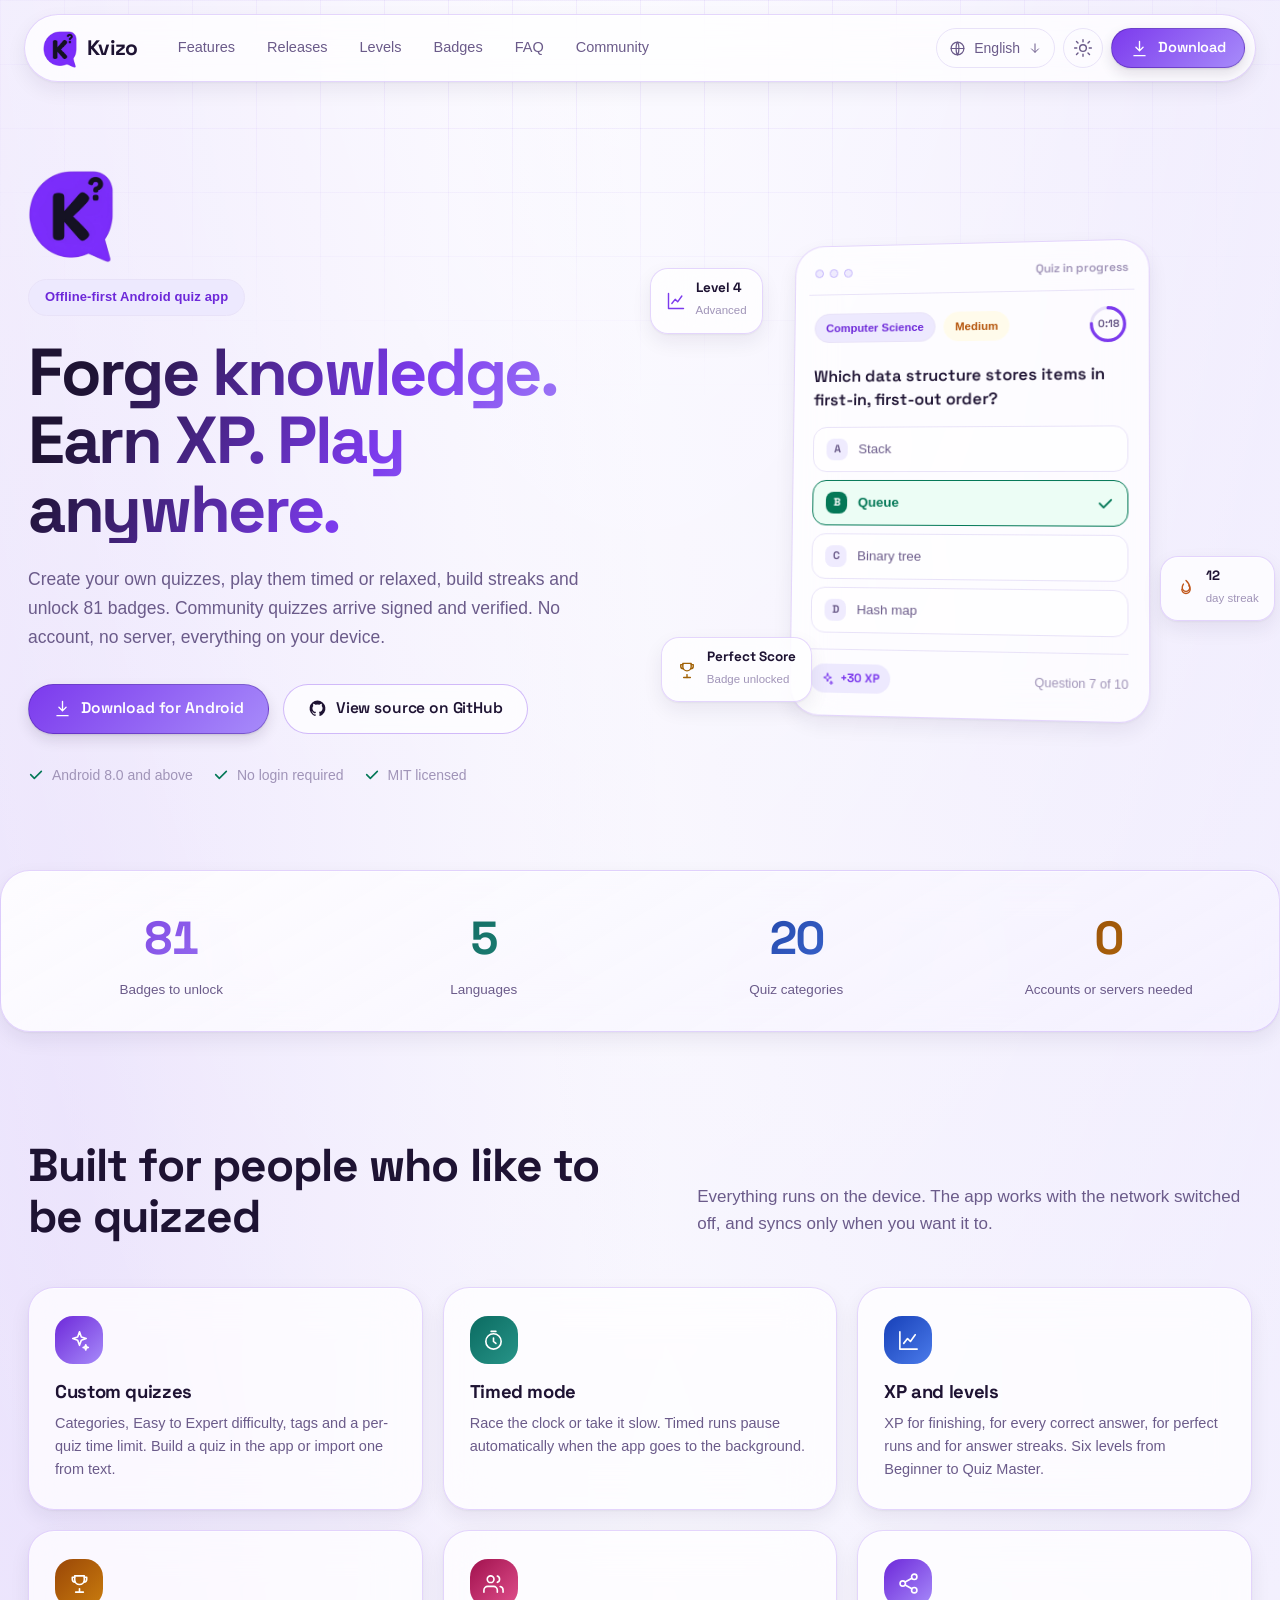
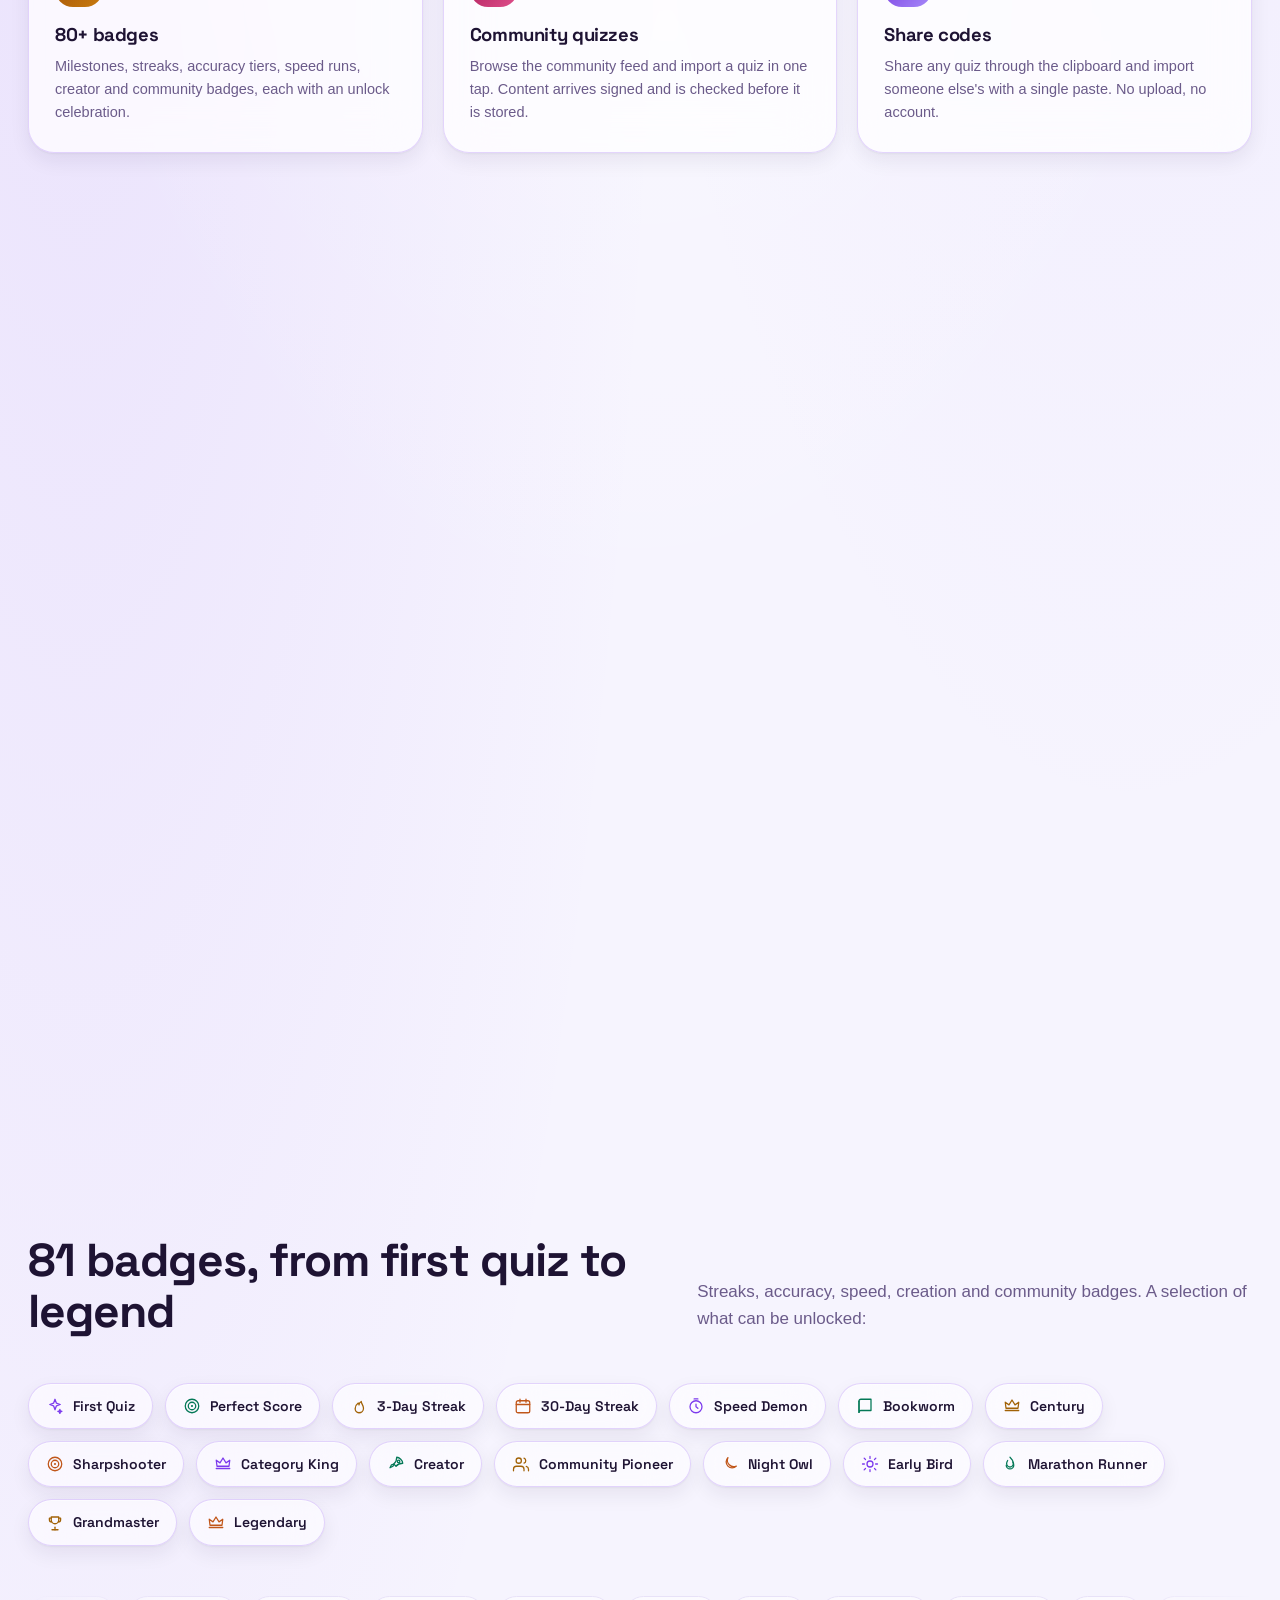
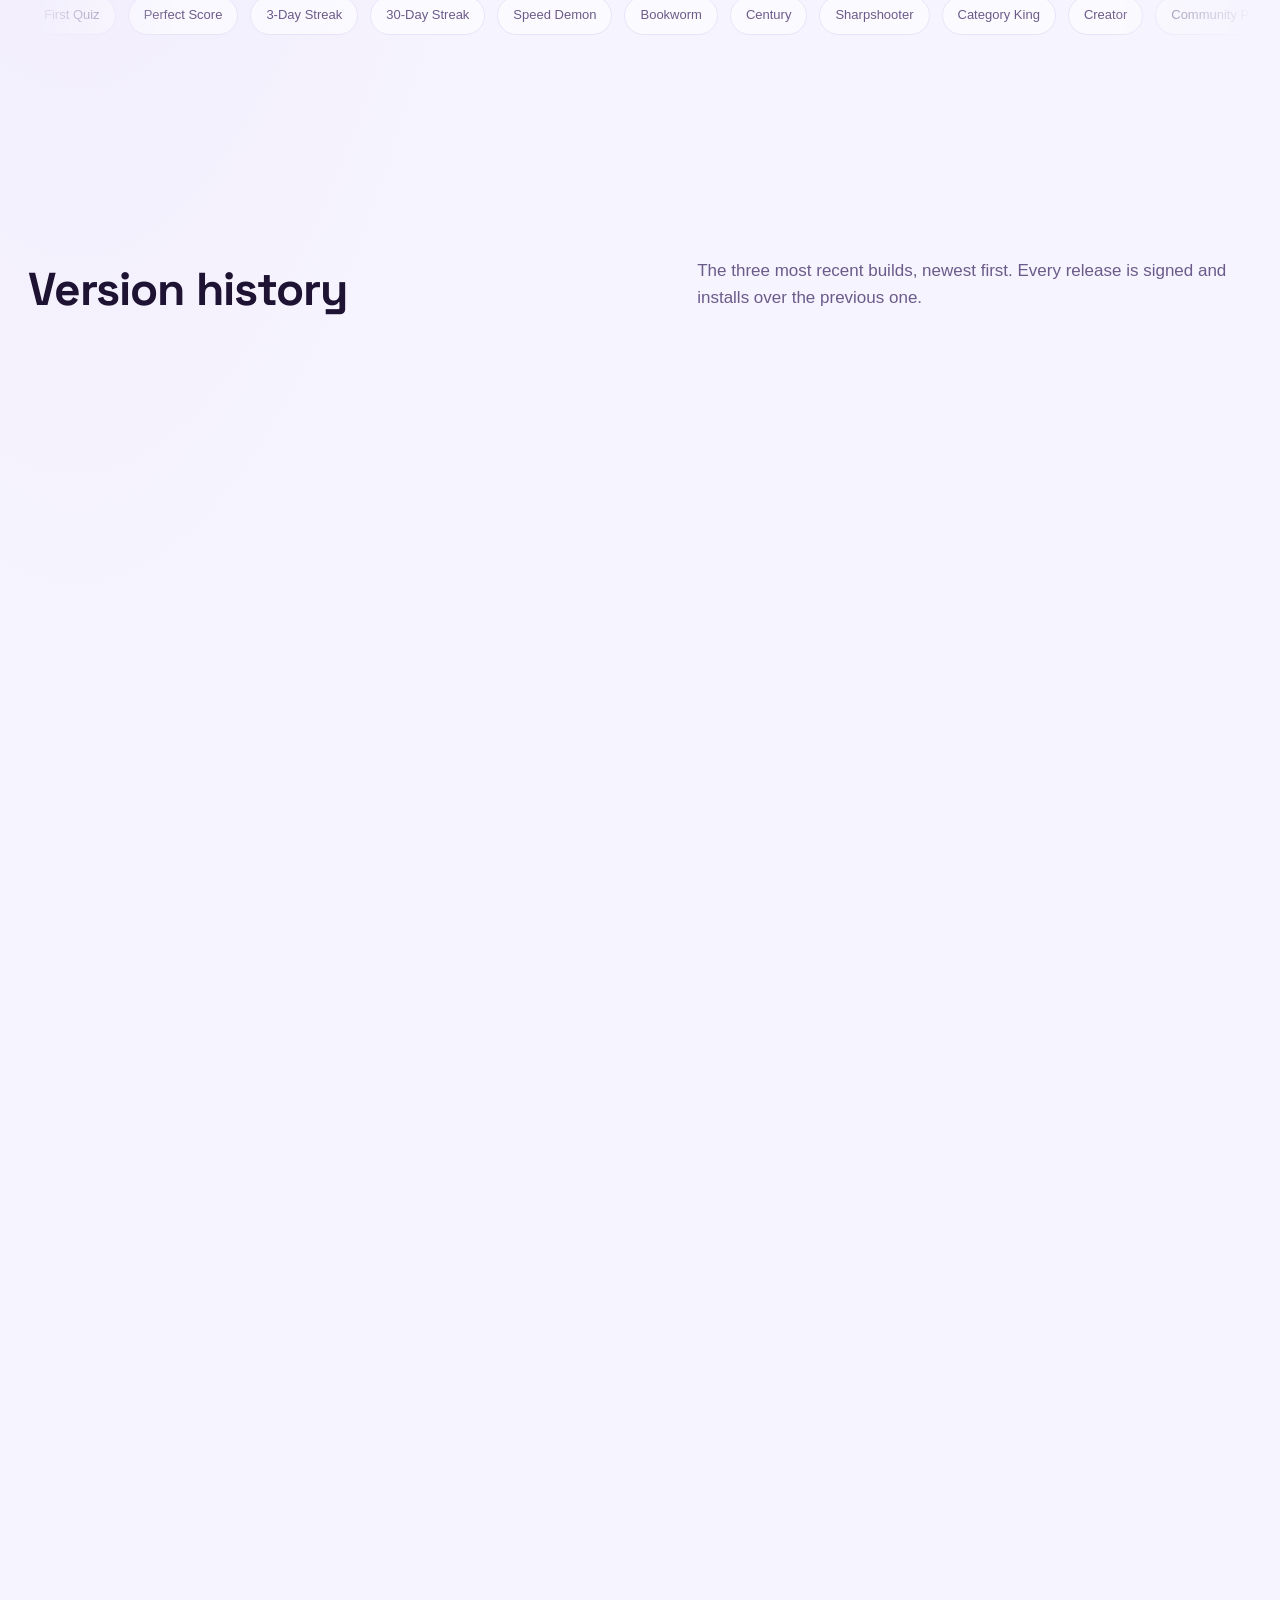
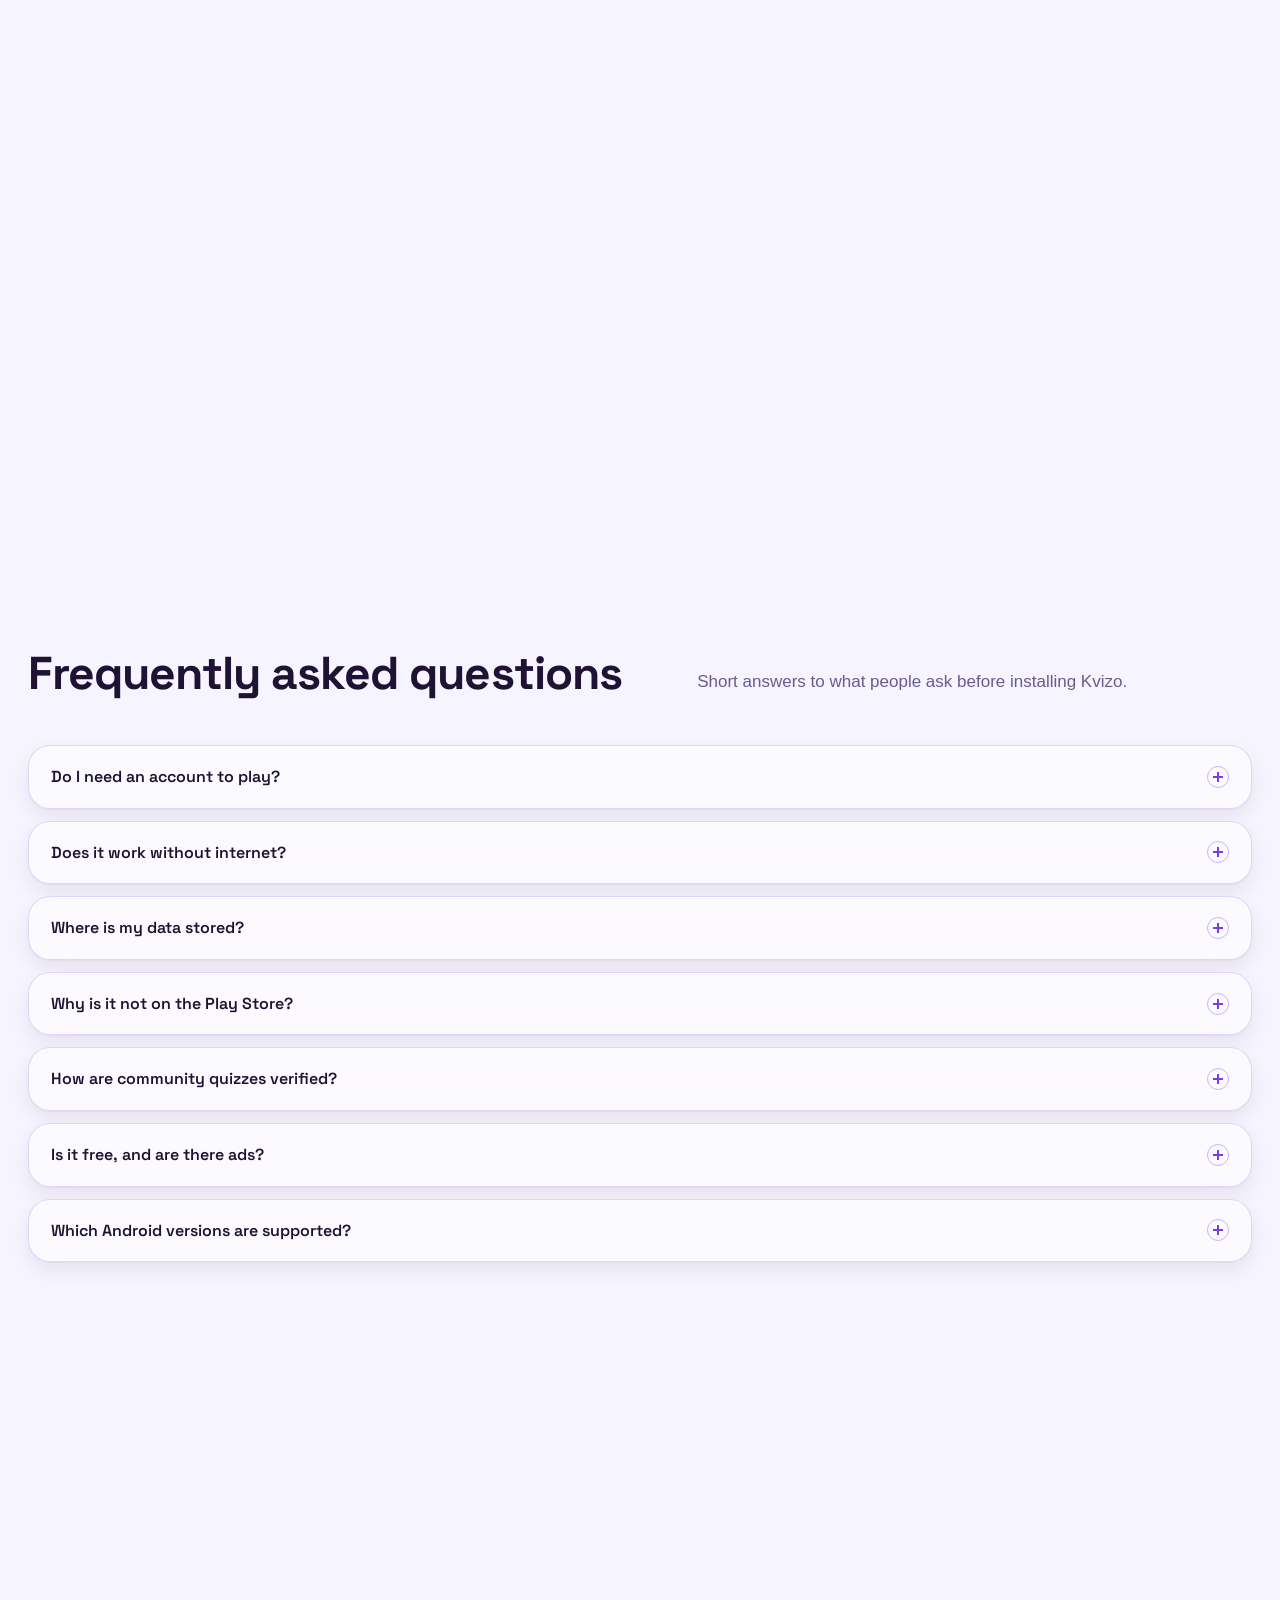
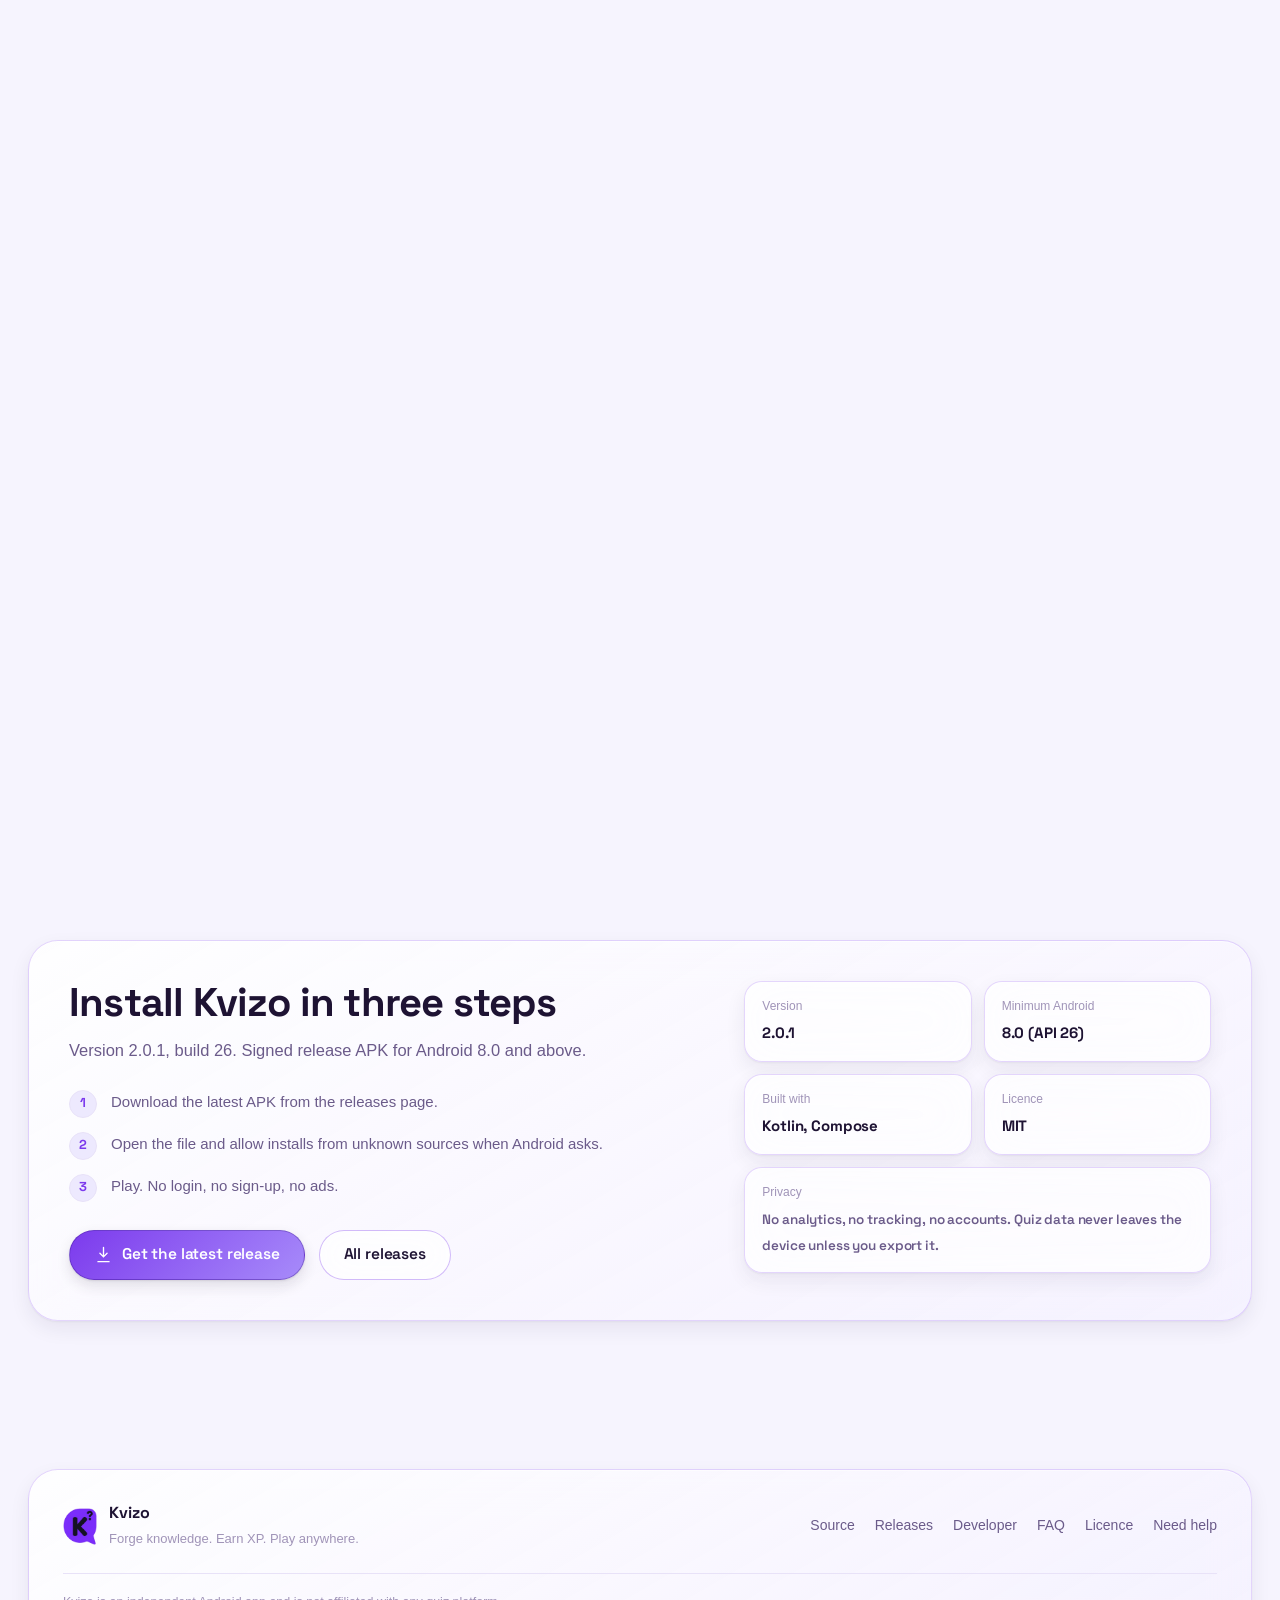
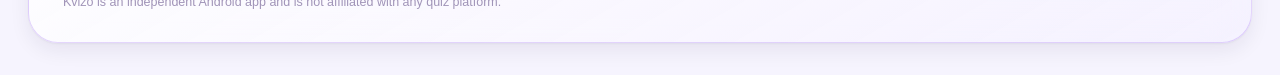
==== commit eb8f9645: "Site: drop the tile and shadow behind the app logo Two boxes were showing through the new artwork: t" ====
--- a/index.html
+++ b/index.html
@@ -23,7 +23,8 @@
 <link rel="icon" type="image/png" sizes="512x512" href="assets/img/logo-512.png">
 <link rel="apple-touch-icon" href="assets/img/logo-512.png">
 <link rel="preload" href="assets/fonts/space_grotesk.ttf" as="font" type="font/ttf" crossorigin>
-<link rel="stylesheet" href="assets/css/style.css">
+<!-- ?v= is bumped on every visual change so a cached page never pairs with stale CSS/JS -->
+<link rel="stylesheet" href="assets/css/style.css?v=2.0.1-2">
 </head>
 <body>
 
@@ -461,7 +462,7 @@
     <div class="dev-grid">
       <article class="dev-card glass reveal">
         <div class="dev-head">
-          <span class="dev-avatar" aria-hidden="true"><img src="assets/img/logo.png" alt="" width="56" height="60" loading="lazy" decoding="async"></span>
+          <span class="dev-avatar dev-avatar--logo" aria-hidden="true"><img src="assets/img/logo.png" alt="" width="56" height="60" loading="lazy" decoding="async"></span>
           <div>
             <strong>SirYadav1</strong>
             <span data-i18n="dev.role">Creator and developer</span>
@@ -668,7 +669,7 @@
   <svg class="ico" aria-hidden="true"><use href="#i-arrow"/></svg>
 </button>
 
-<script src="assets/js/i18n.js"></script>
-<script src="assets/js/main.js"></script>
+<script src="assets/js/i18n.js?v=2.0.1-2"></script>
+<script src="assets/js/main.js?v=2.0.1-2"></script>
 </body>
 </html>
--- a/assets/css/style.css
+++ b/assets/css/style.css
@@ -411,23 +411,33 @@
 }
 .brand-mark svg { width: 106%; height: 106%; }
 
-/* New app logo: the artwork carries its own shape, so the tile background is dropped
-   and the image is contained inside the same 34px box the SVG mark used. */
-.brand-mark--img { background: none; }
-.brand-mark img,
-.dev-avatar img {
+/* New app logo: the artwork is a finished badge with its own rounded shape, so no tile
+   behind it, no shadow and no overflow — it just sits inside the same box the SVG mark
+   used, and the developer card shows the badge itself instead of a cropped circle. */
+.brand-mark--img,
+.brand-mark--img img {
+  background: none;
+  box-shadow: none;
+  border: 0;
+}
+.brand-mark--img img,
+.dev-avatar--logo img {
   width: 100%; height: 100%;
   object-fit: contain;
   display: block;
 }
-.brand-mark--img img { width: 108%; height: 108%; }
-
-/* App logo above the hero heading */
+.dev-avatar--logo {
+  border-radius: 16px;
+  background: none;
+}
+
+/* App logo above the hero heading — flat, no box, no shadow */
 .hero-logo {
   width: 86px; height: auto;
   display: block;
   margin-bottom: 16px;
-  filter: drop-shadow(0 12px 26px rgba(108, 77, 246, 0.3));
+  background: none;
+  box-shadow: none;
 }
 
 @media (max-width: 640px) {
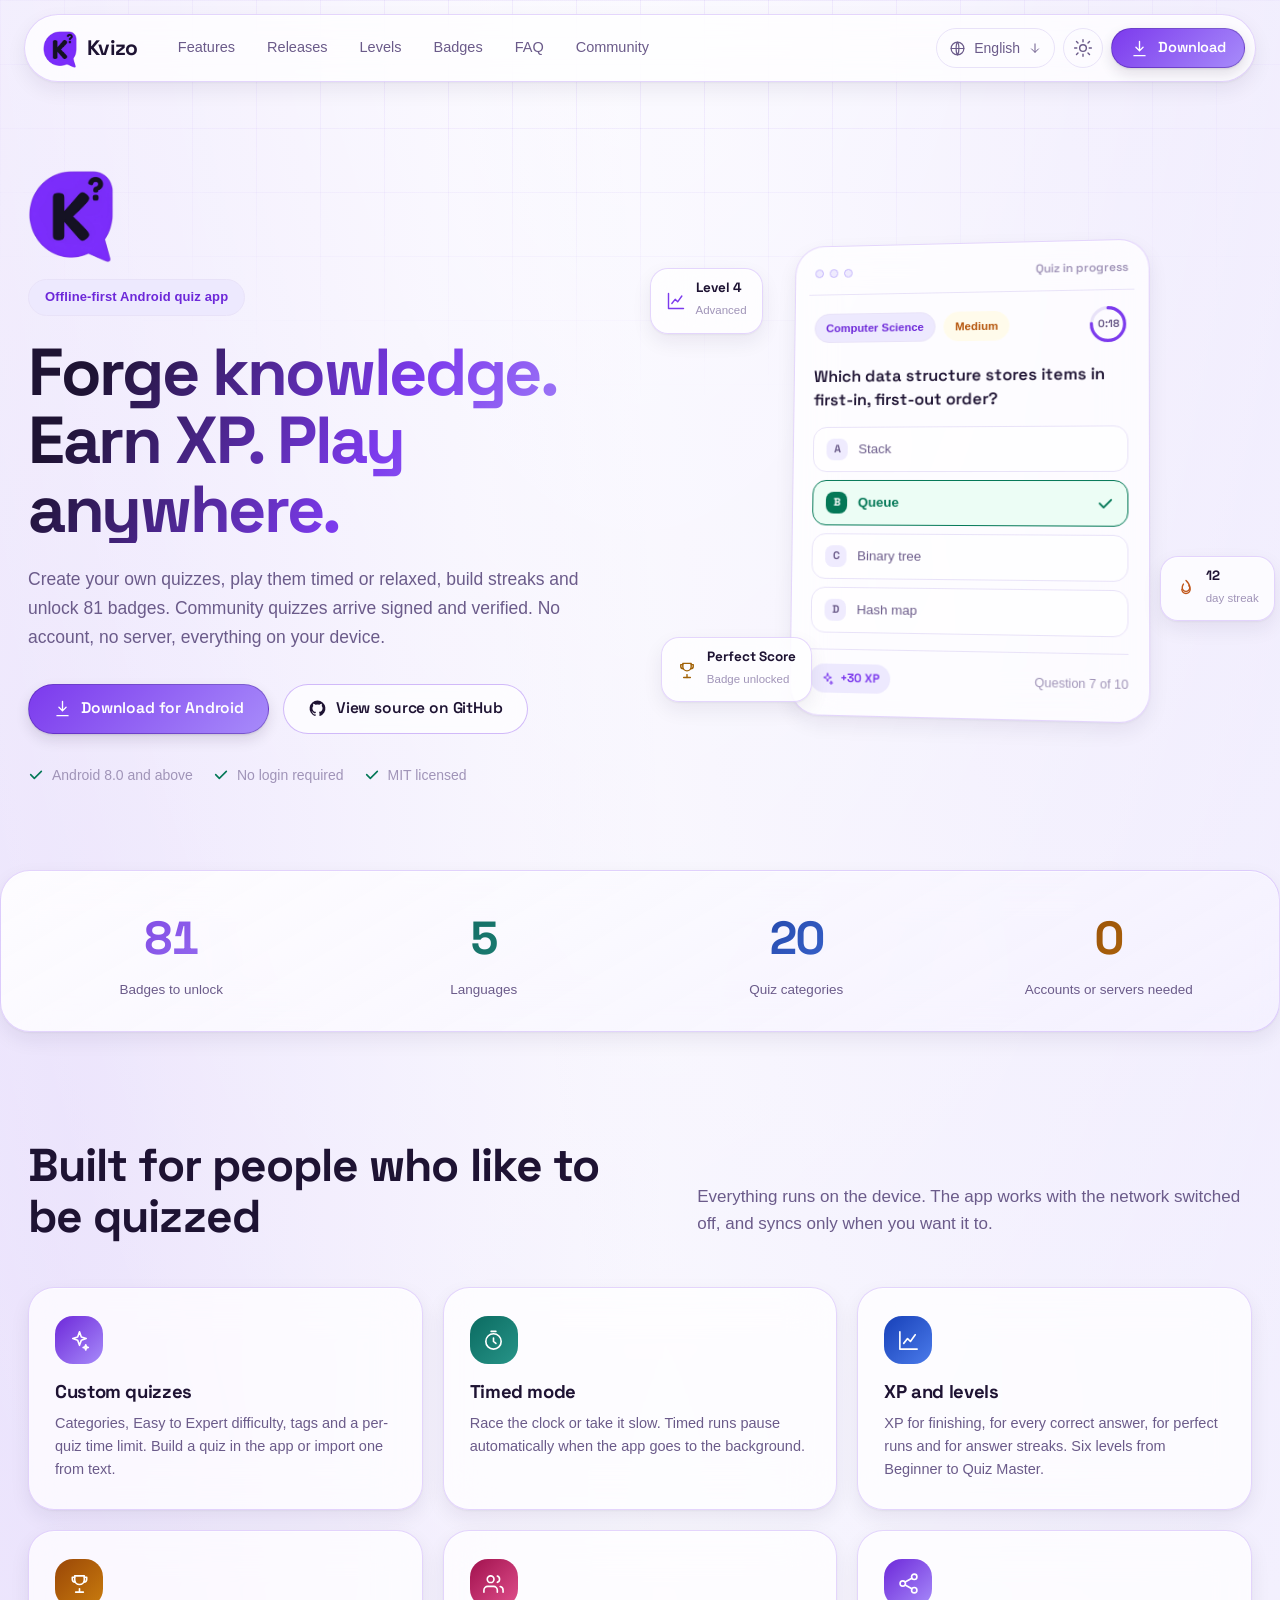
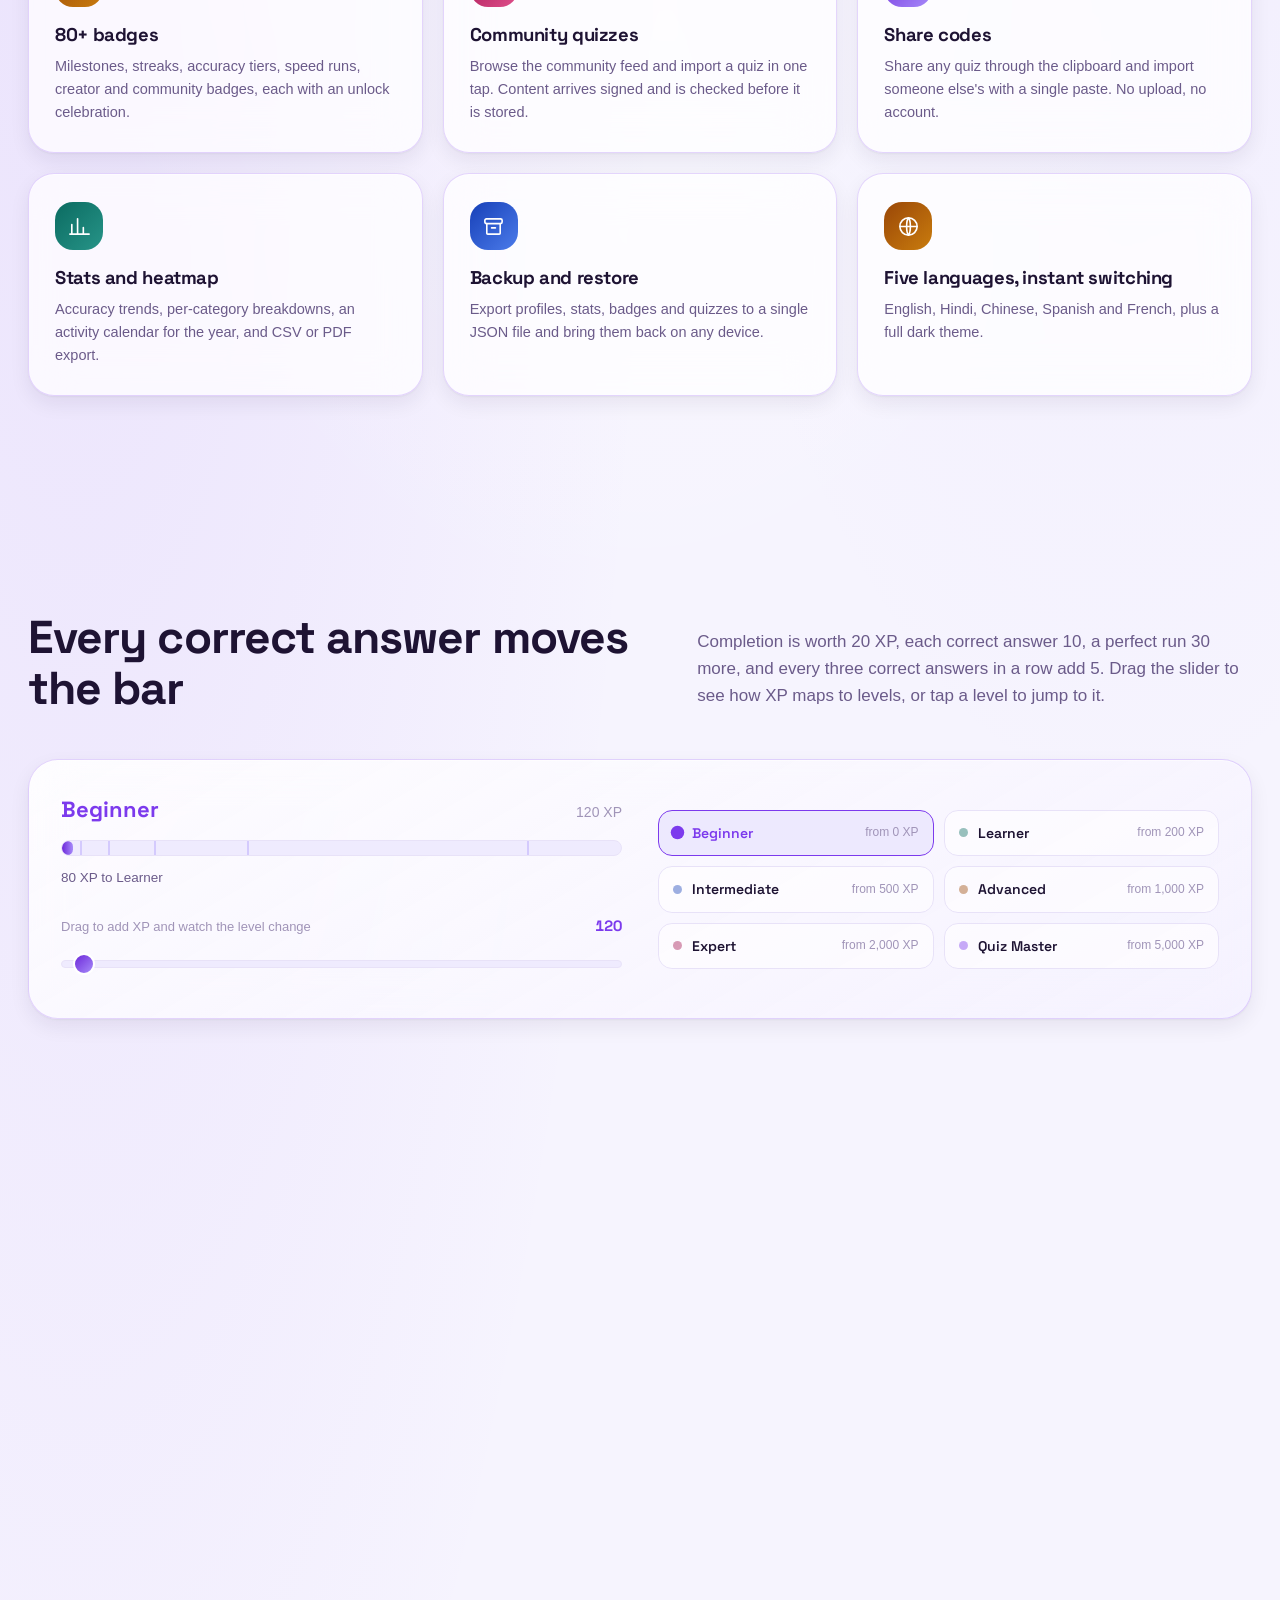
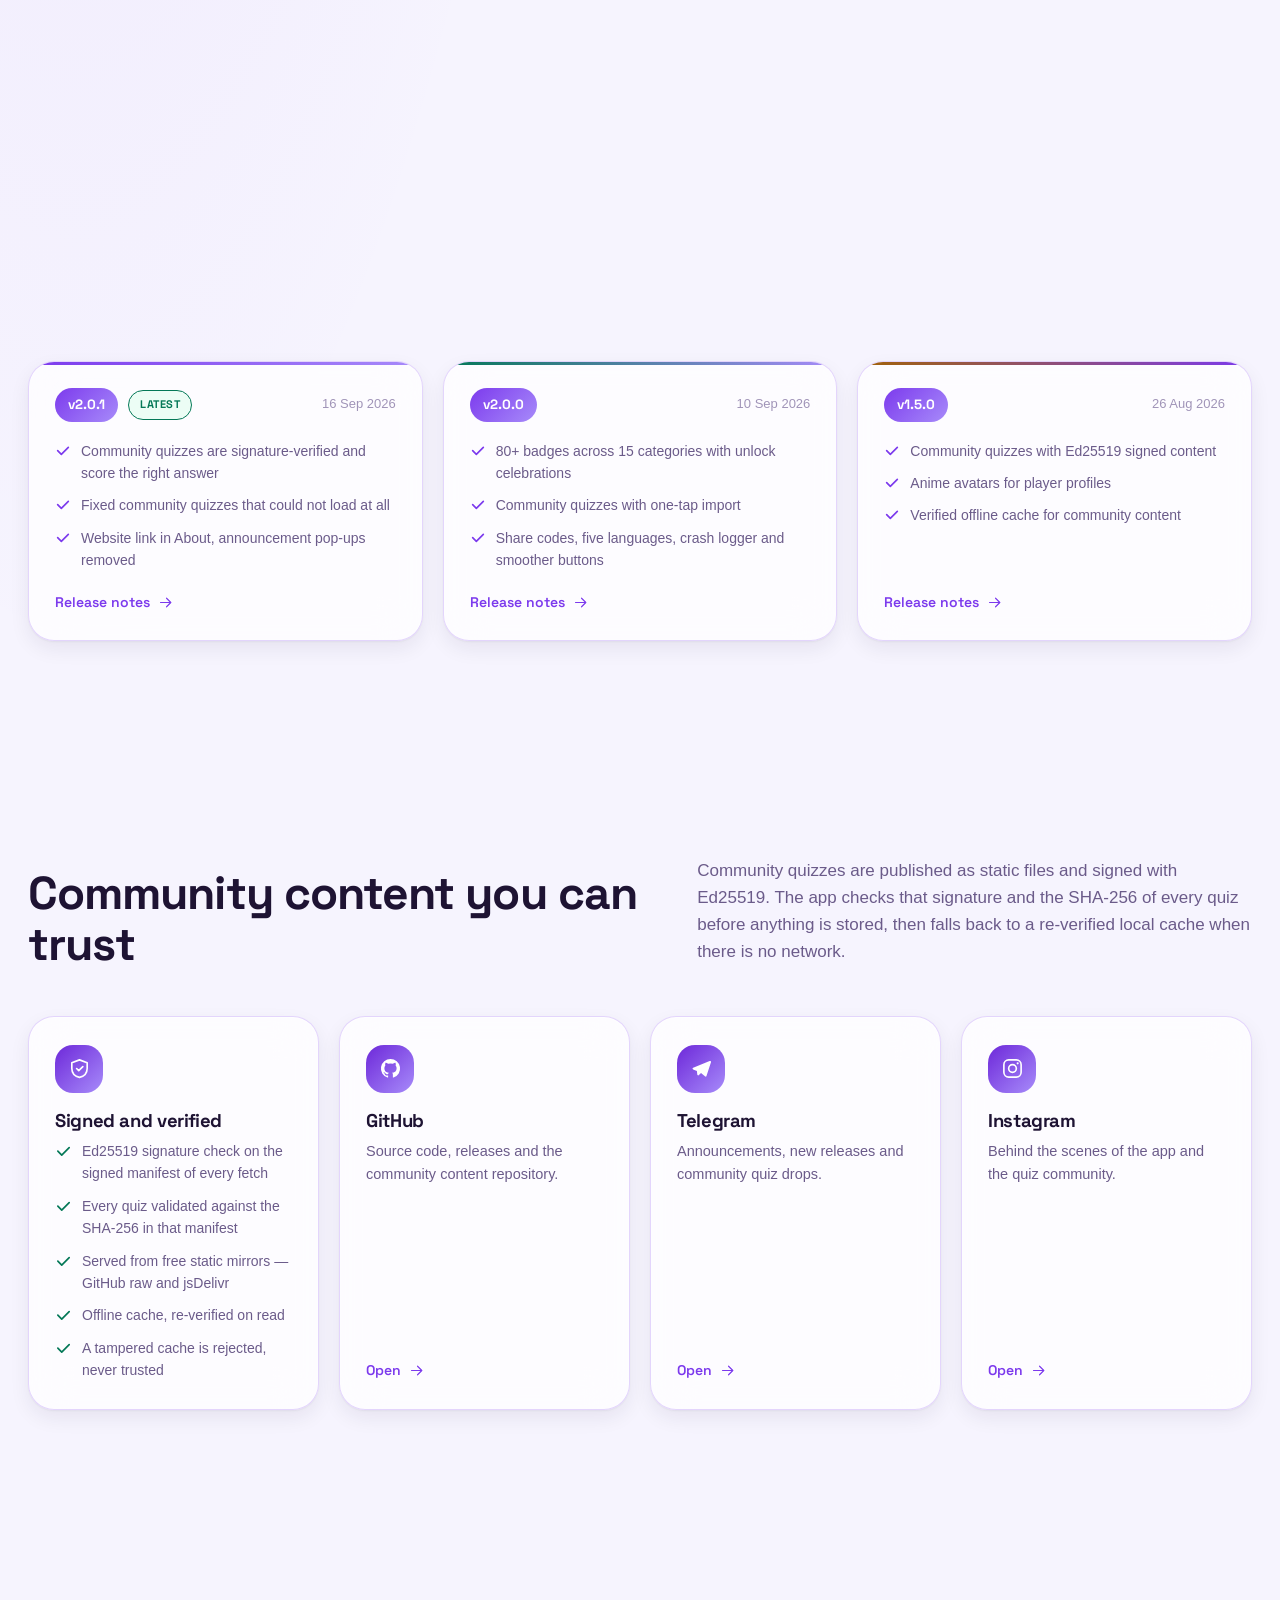
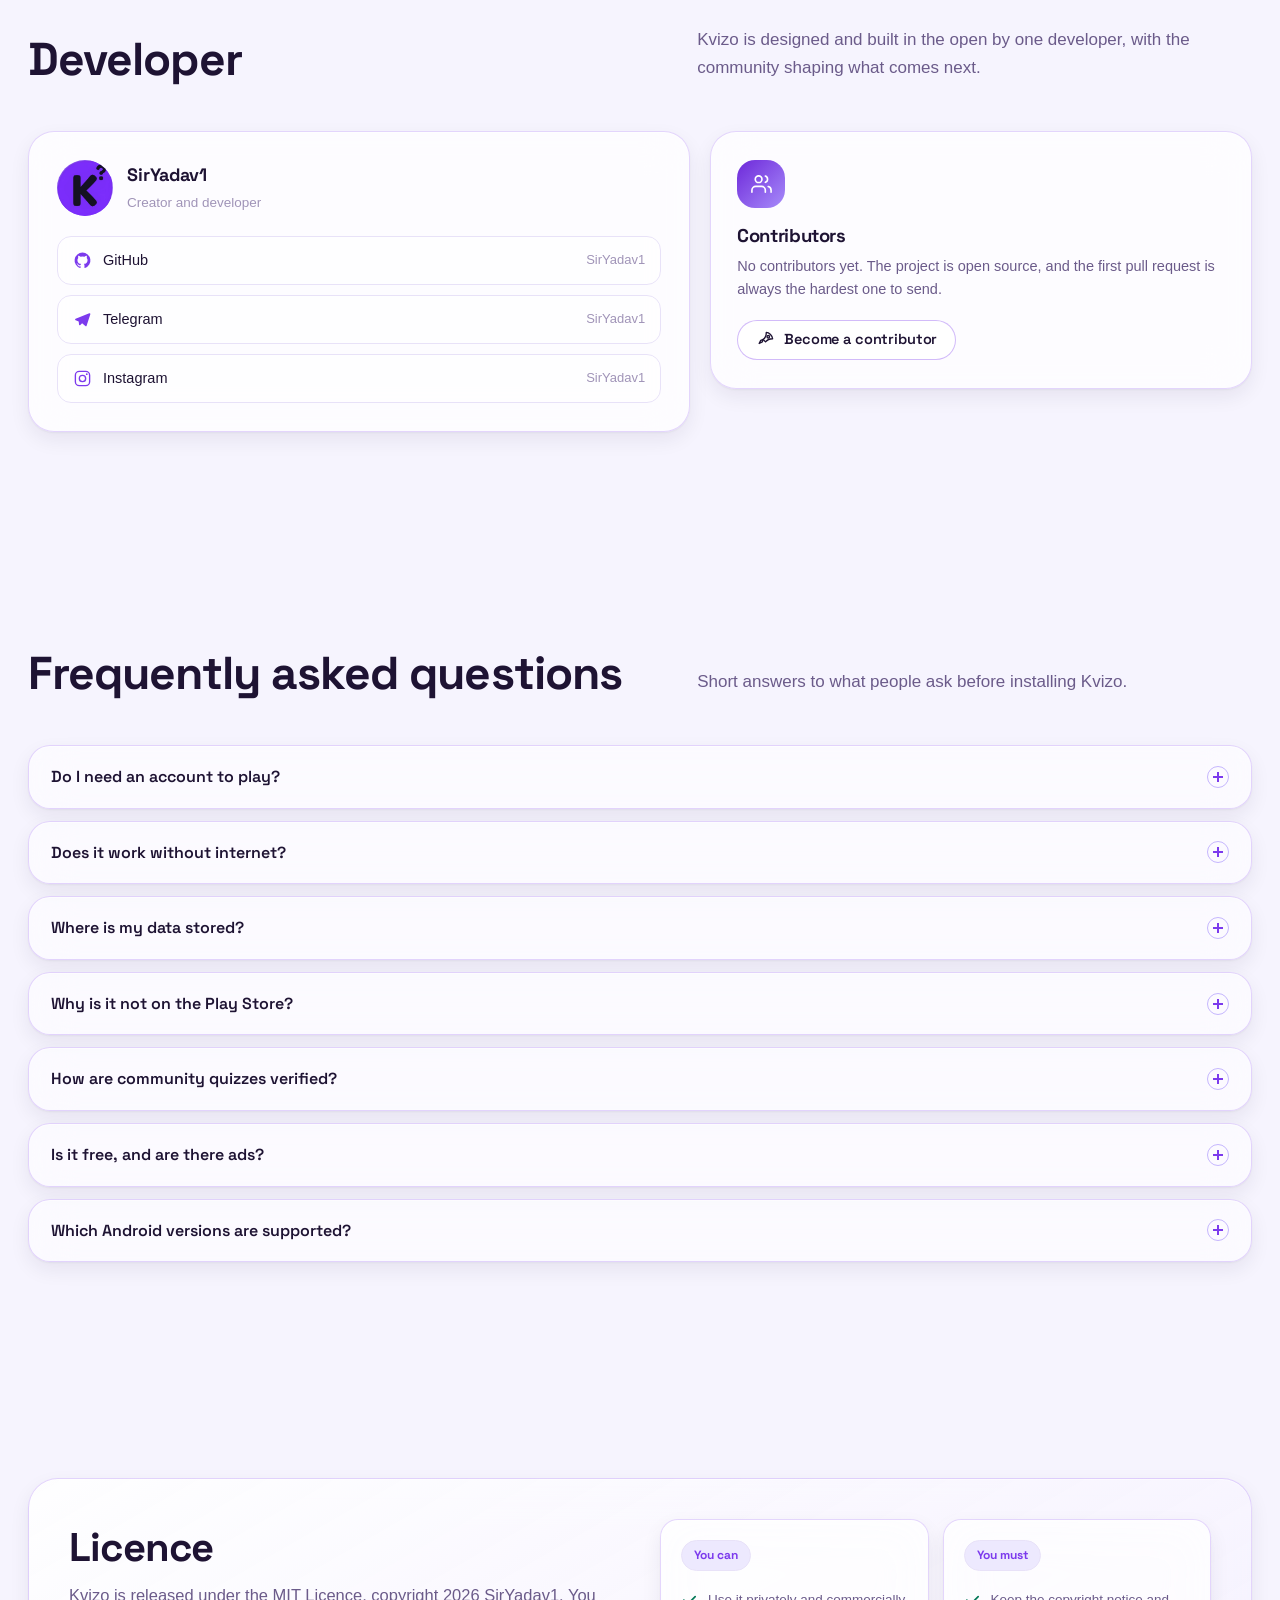
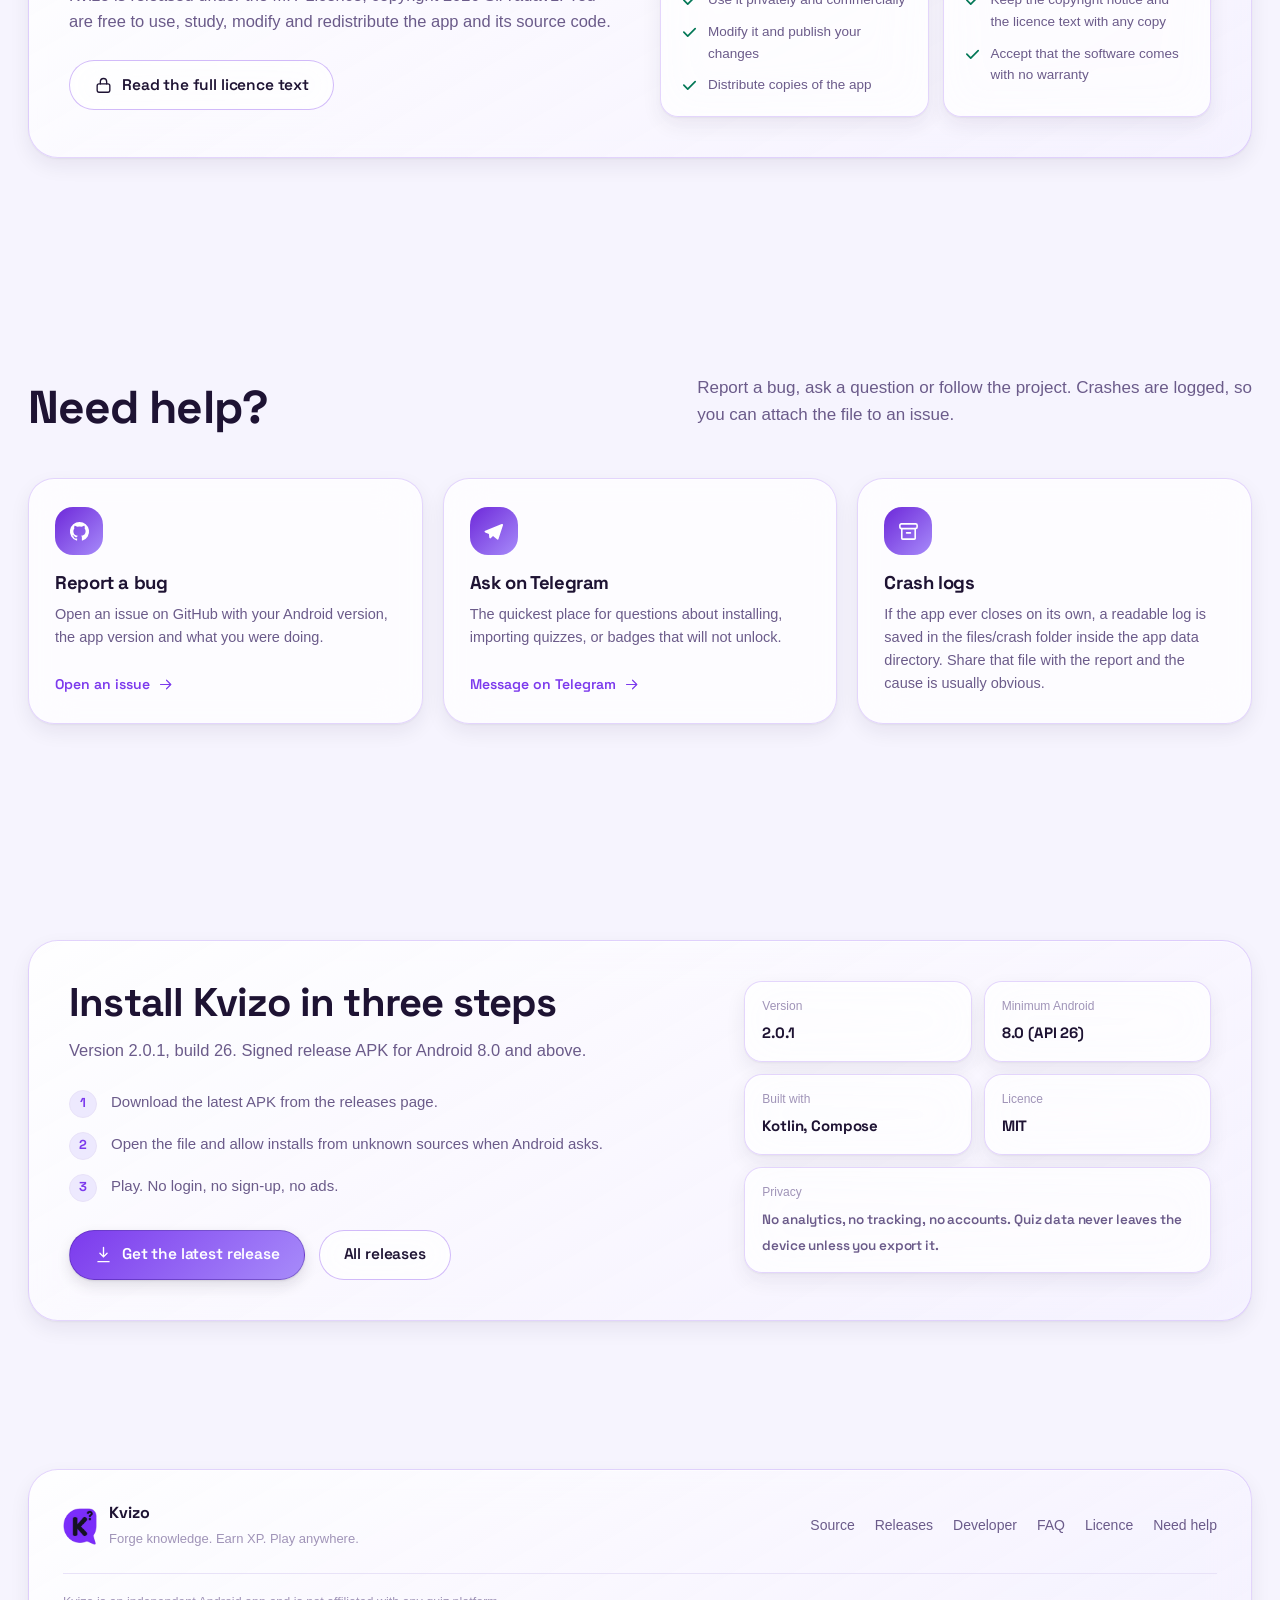
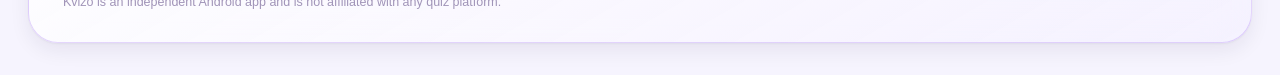
==== commit d33e323f: "Host the site on Cloudflare Pages at kvizo.indevs.in Move off Netlify: the site is now a static bund" ====
--- a/index.html
+++ b/index.html
@@ -6,19 +6,19 @@
 <title>Kvizo — Forge knowledge. Earn XP. Play anywhere.</title>
 <meta name="description" content="Kvizo is an offline-first Android quiz app built with Kotlin and Jetpack Compose. Create quizzes, earn XP, keep streaks, unlock 81 badges and import signature-verified community quizzes. No account, no server. Latest release: 2.0.1.">
 <meta name="theme-color" content="#7C3AED">
-<link rel="canonical" href="https://kvizo-appp.netlify.app/">
+<link rel="canonical" href="https://kvizo.indevs.in/">
 
 <meta property="og:type" content="website">
-<meta property="og:url" content="https://kvizo-appp.netlify.app/">
+<meta property="og:url" content="https://kvizo.indevs.in/">
 <meta property="og:title" content="Kvizo — Forge knowledge. Earn XP. Play anywhere.">
 <meta property="og:description" content="Offline-first Android quiz app. Custom quizzes, XP and levels, 81 badges, streaks and signature-verified community quizzes. No account needed. Latest release: 2.0.1 (16 Sep 2026).">
 <meta property="og:site_name" content="Kvizo">
-<meta property="og:image" content="https://kvizo-appp.netlify.app/assets/img/og-card.png">
+<meta property="og:image" content="https://kvizo.indevs.in/assets/img/og-card.png">
 <meta property="og:image:width" content="1200">
 <meta property="og:image:height" content="630">
 <meta property="og:image:alt" content="Kvizo logo — Forge knowledge. Earn XP. Play anywhere.">
 <meta name="twitter:card" content="summary_large_image">
-<meta name="twitter:image" content="https://kvizo-appp.netlify.app/assets/img/og-card.png">
+<meta name="twitter:image" content="https://kvizo.indevs.in/assets/img/og-card.png">
 
 <link rel="icon" type="image/png" sizes="512x512" href="assets/img/logo-512.png">
 <link rel="apple-touch-icon" href="assets/img/logo-512.png">
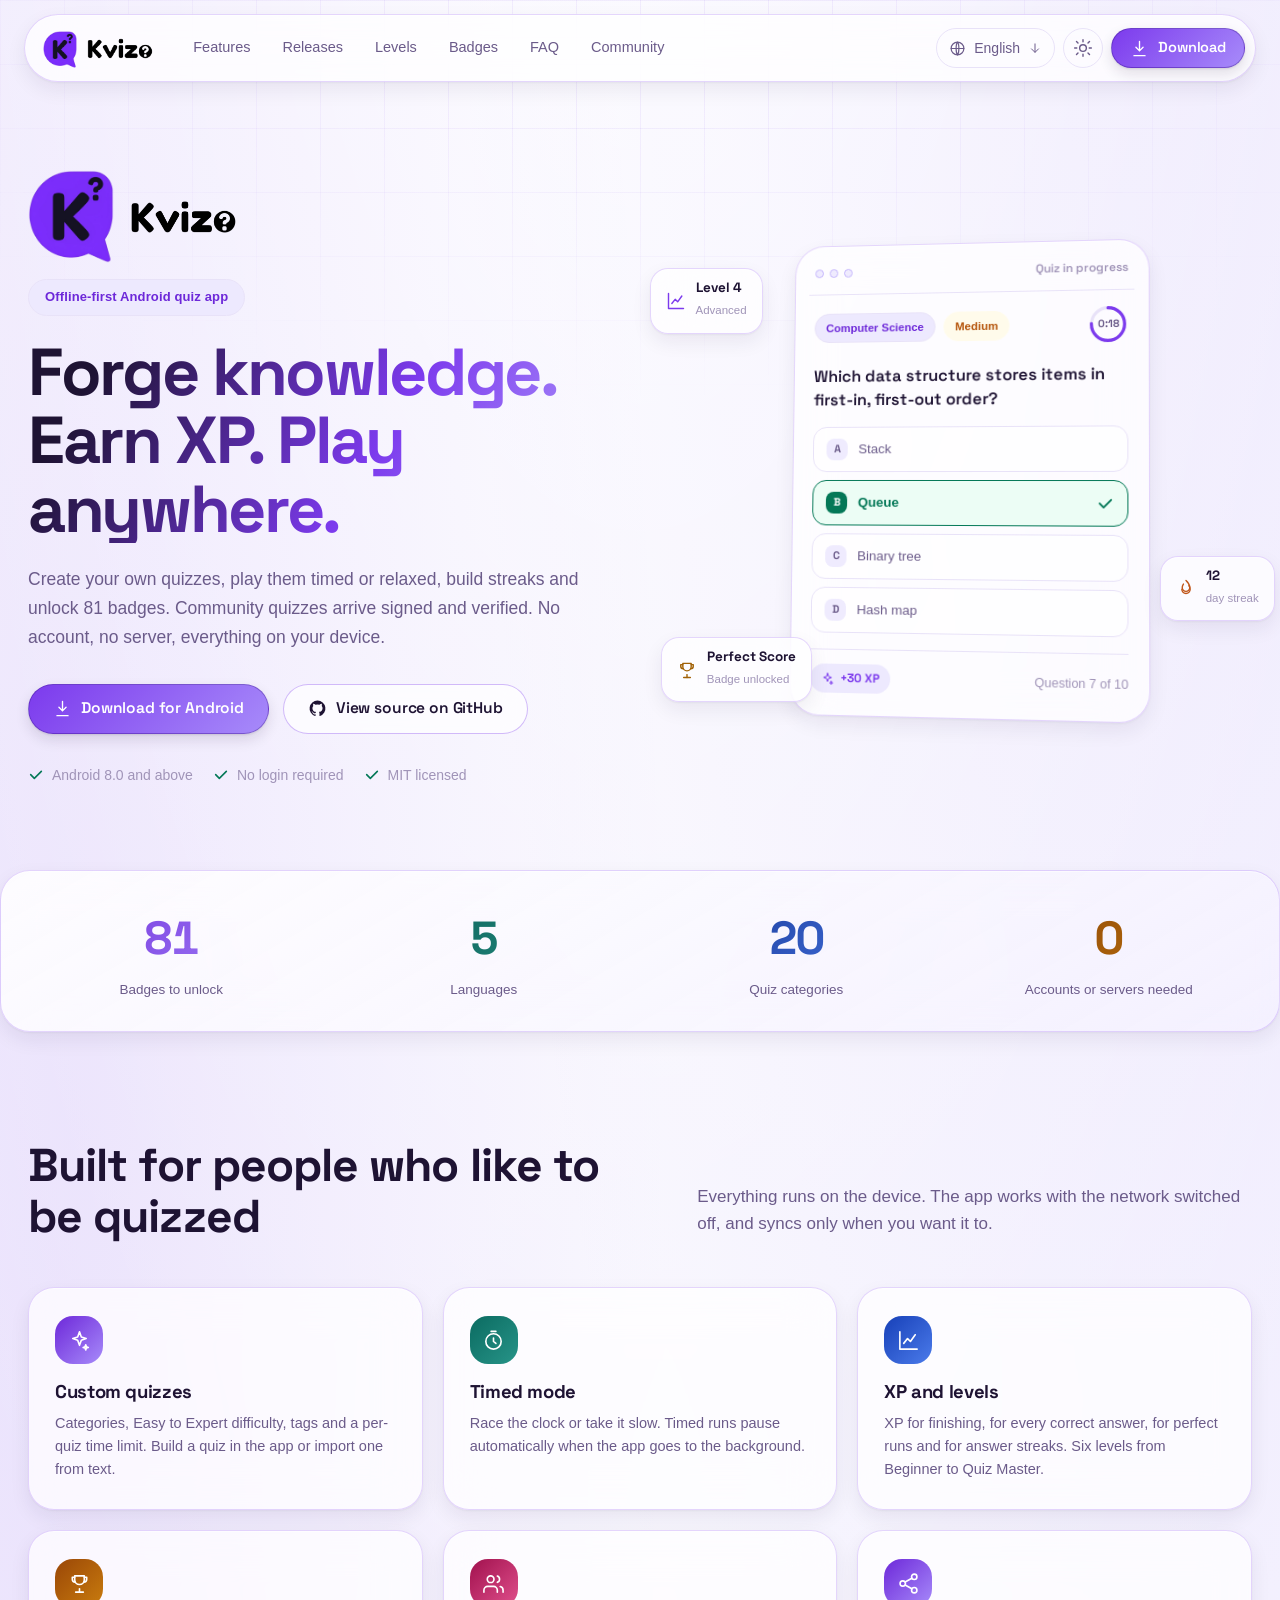
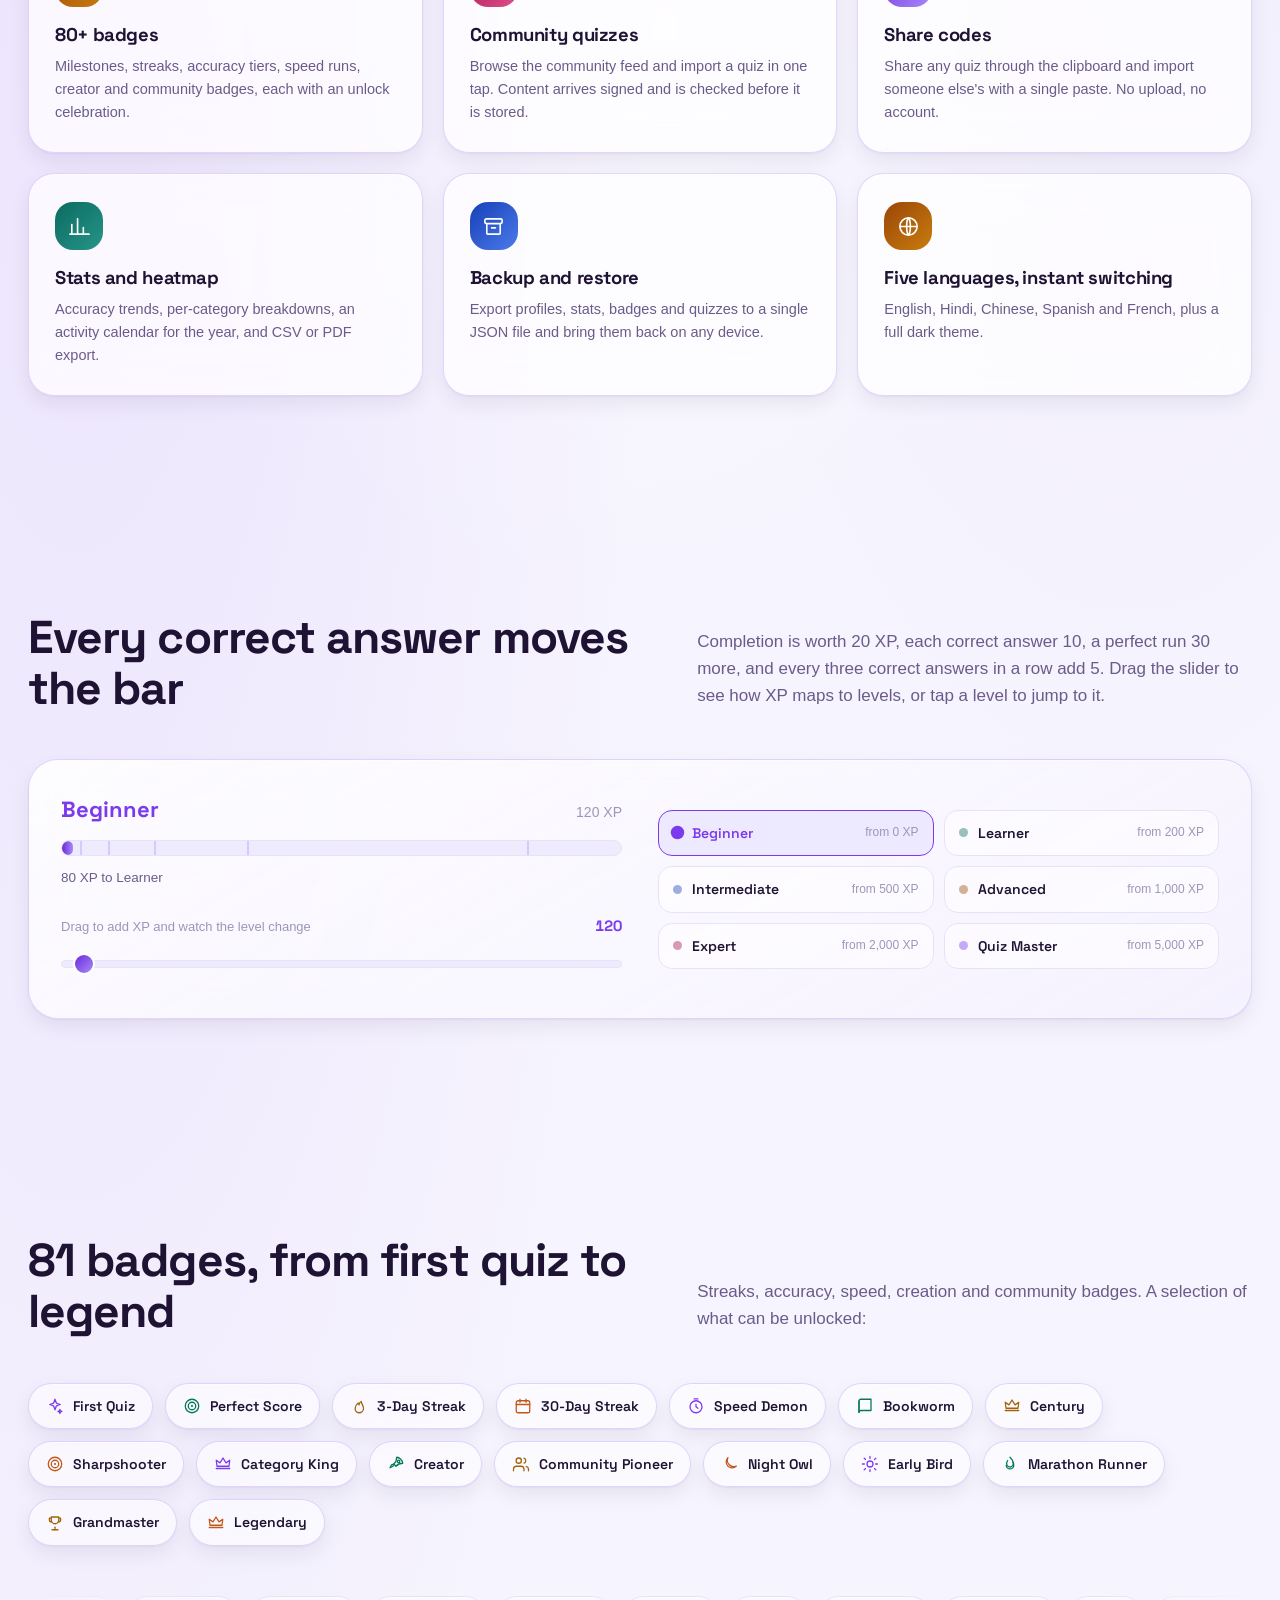
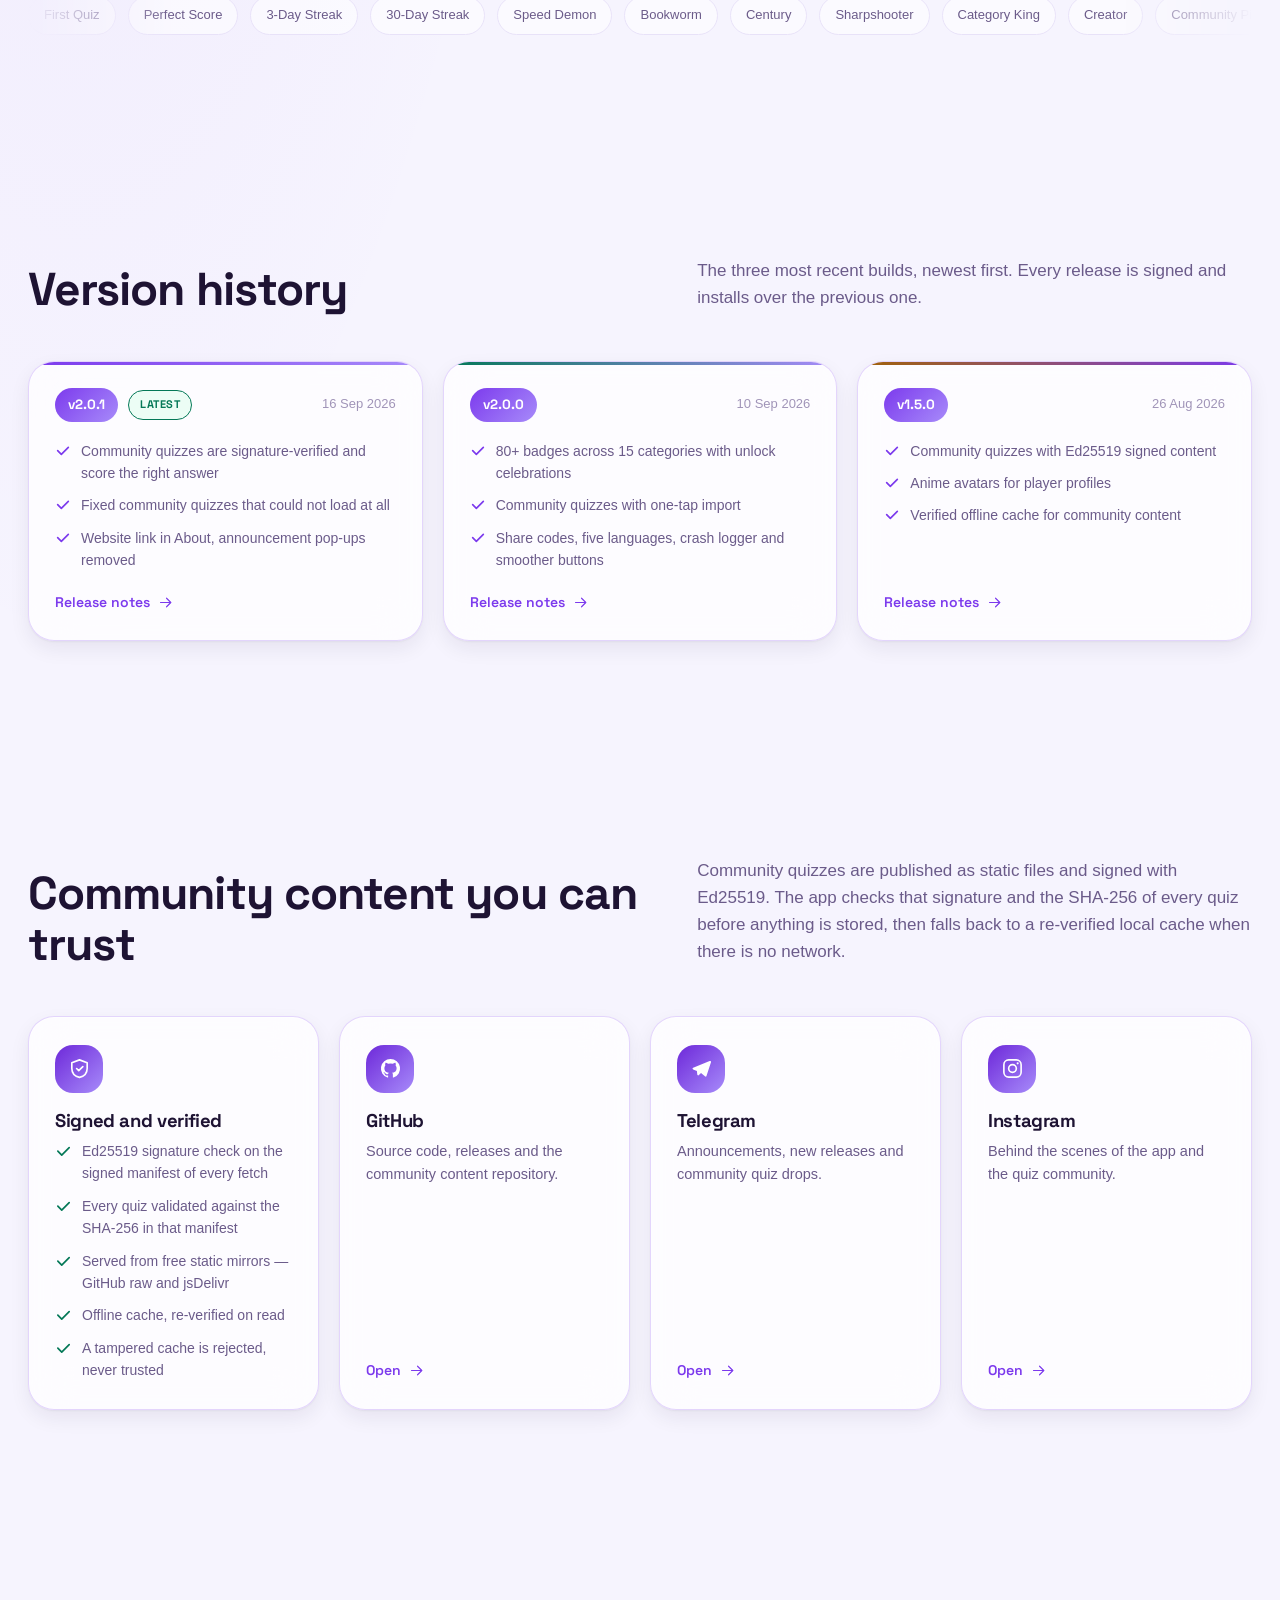
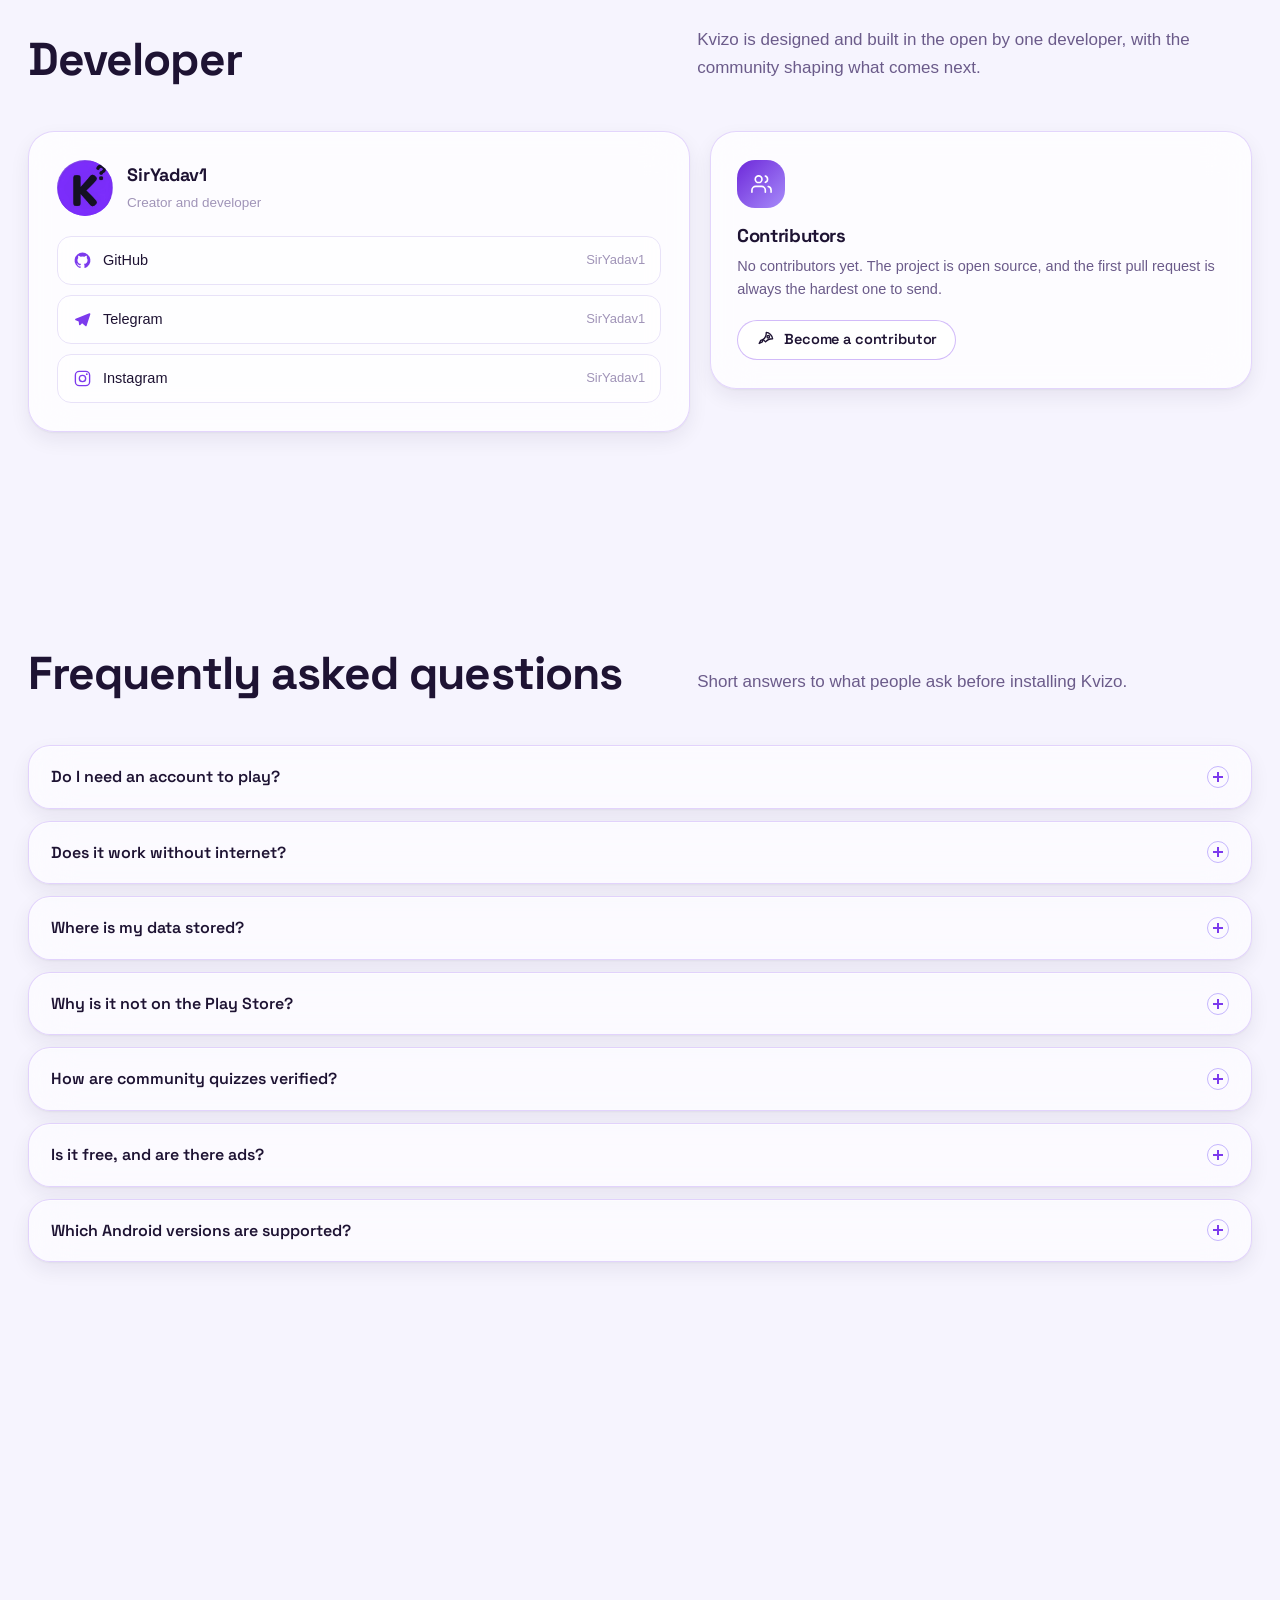
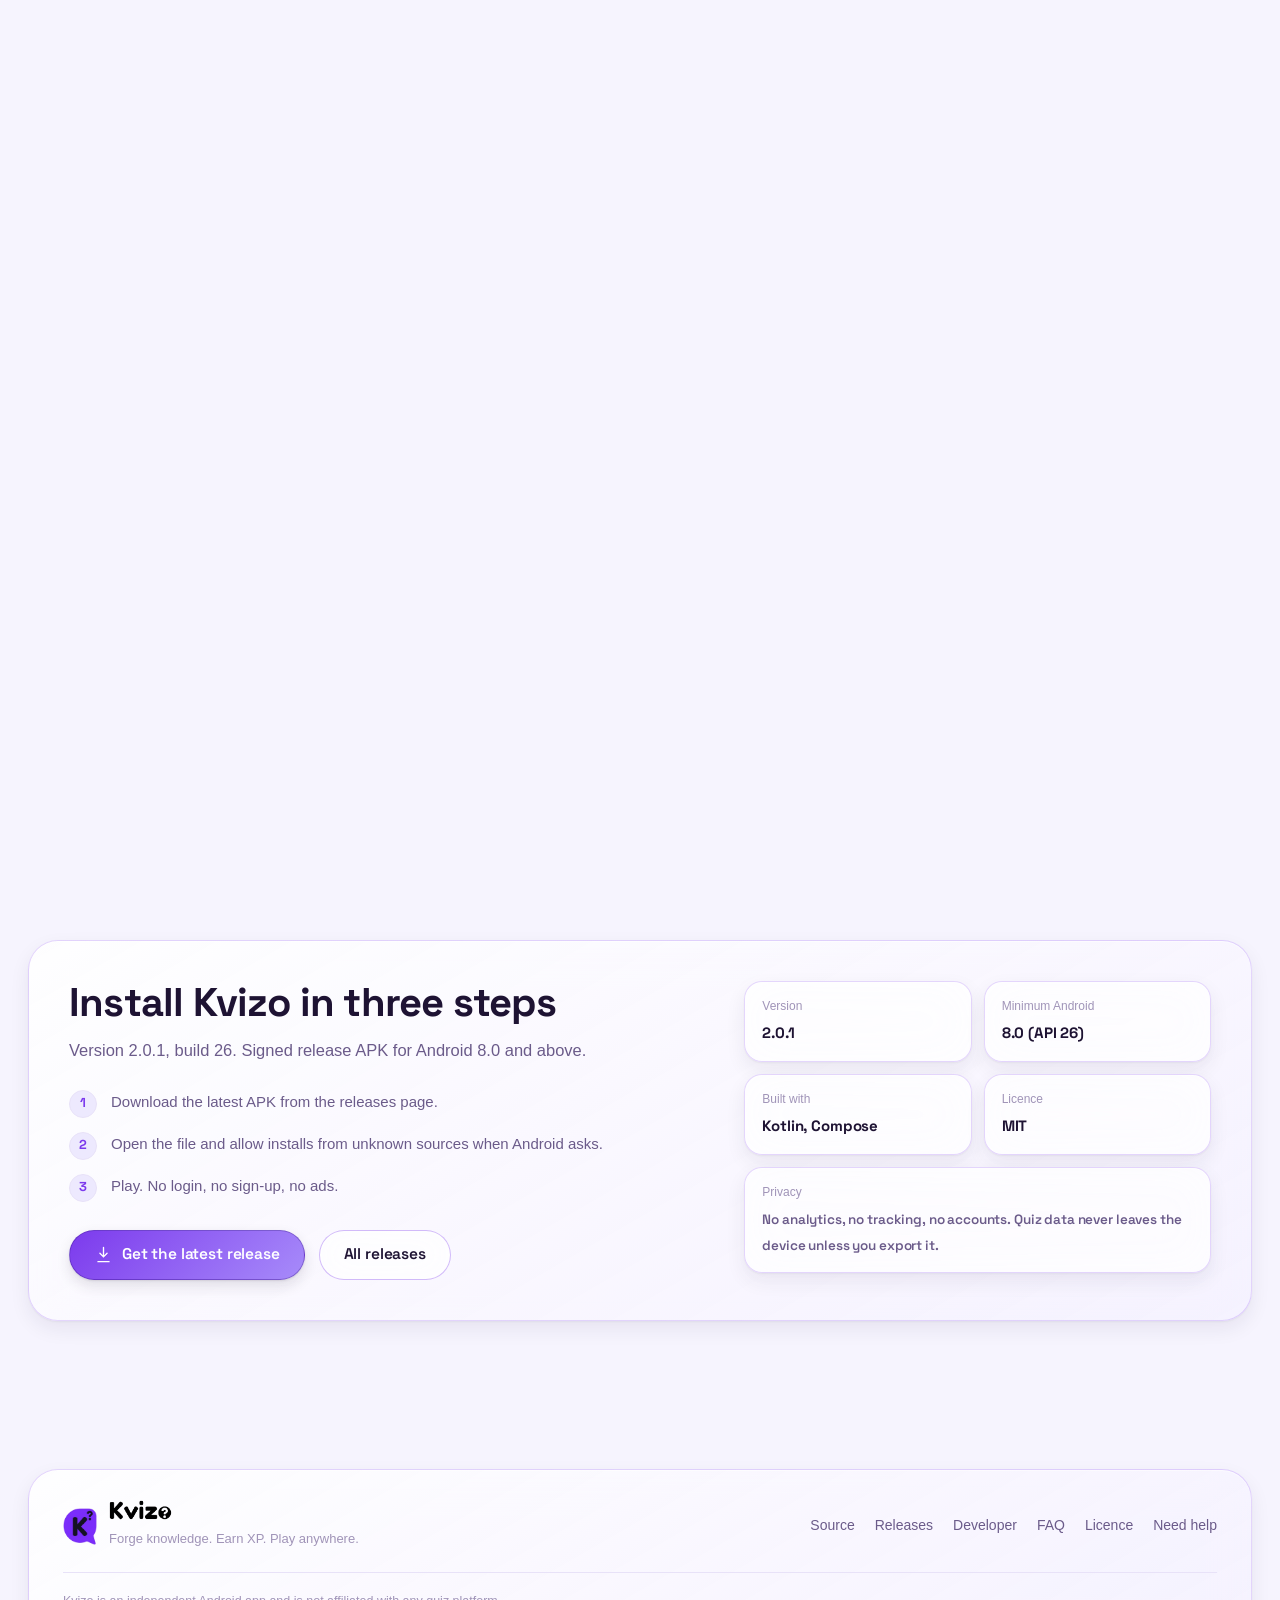
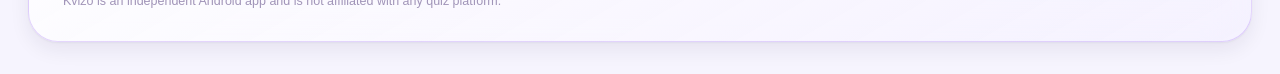
==== commit ce3c5349: "Site: pair the app logo with the new "kvizo" wordmark The brand mark now reads as a lockup: the badg" ====
--- a/index.html
+++ b/index.html
@@ -24,7 +24,7 @@
 <link rel="apple-touch-icon" href="assets/img/logo-512.png">
 <link rel="preload" href="assets/fonts/space_grotesk.ttf" as="font" type="font/ttf" crossorigin>
 <!-- ?v= is bumped on every visual change so a cached page never pairs with stale CSS/JS -->
-<link rel="stylesheet" href="assets/css/style.css?v=2.0.1-2">
+<link rel="stylesheet" href="assets/css/style.css?v=2.0.1-3">
 </head>
 <body>
 
@@ -73,7 +73,7 @@
       <span class="brand-mark brand-mark--img" aria-hidden="true">
         <img src="assets/img/logo.png" alt="" width="34" height="37" decoding="async">
       </span>
-      <span class="brand-name">Kvizo</span>
+      <img class="wordmark brand-wordmark" src="assets/img/wordmark.png" alt="Kvizo" width="426" height="135" decoding="async">
     </a>
 
     <ul class="nav-links">
@@ -132,7 +132,10 @@
 
   <section class="hero">
     <div class="hero-copy">
-      <img class="hero-logo reveal" src="assets/img/logo.png" alt="Kvizo" width="84" height="91" decoding="async">
+      <div class="hero-brand reveal">
+        <img class="hero-logo" src="assets/img/logo.png" alt="" width="84" height="91" decoding="async">
+        <img class="wordmark hero-wordmark" src="assets/img/wordmark.png" alt="Kvizo" width="426" height="135" decoding="async">
+      </div>
       <p class="eyebrow reveal" data-i18n="hero.eyebrow">Offline-first Android quiz app</p>
       <h1 class="hero-title reveal" data-i18n="hero.title">Forge knowledge. Earn XP. Play anywhere.</h1>
       <p class="hero-sub reveal" data-i18n="hero.sub">Create your own quizzes, play them timed or relaxed, build streaks and unlock 81 badges. Community quizzes arrive signed and verified. No account, no server, everything on your device.</p>
@@ -647,7 +650,7 @@
         <img src="assets/img/logo.png" alt="" width="40" height="43" loading="lazy" decoding="async">
       </span>
       <div>
-        <strong>Kvizo</strong>
+        <img class="wordmark footer-wordmark" src="assets/img/wordmark.png" alt="Kvizo" width="426" height="135" loading="lazy" decoding="async">
         <span data-i18n="footer.tagline">Forge knowledge. Earn XP. Play anywhere.</span>
       </div>
     </div>
--- a/assets/css/style.css
+++ b/assets/css/style.css
@@ -431,17 +431,40 @@
   background: none;
 }
 
-/* App logo above the hero heading — flat, no box, no shadow */
+/* App wordmark — the app name ("kvizo", its "o" drawn as a question mark) that sits
+   next to the logo wherever the brand is shown. One black asset; the dark theme flips
+   it to white so the ink always reads on the surface behind it. */
+.wordmark {
+  display: block;
+  width: auto;
+  height: auto;
+  background: none;
+  user-select: none;
+}
+[data-theme="dark"] .wordmark { filter: invert(1); }
+
+.brand-wordmark { height: 21px; }
+.footer-wordmark { height: 20px; margin-bottom: 5px; }
+
+/* App logo + app name above the hero heading — flat, no box, no shadow */
+.hero-brand {
+  display: flex;
+  align-items: center;
+  gap: 16px;
+  margin-bottom: 16px;
+}
 .hero-logo {
   width: 86px; height: auto;
   display: block;
-  margin-bottom: 16px;
   background: none;
   box-shadow: none;
 }
+.hero-wordmark { height: 34px; }
 
 @media (max-width: 640px) {
-  .hero-logo { width: 68px; margin-bottom: 12px; }
+  .hero-brand { gap: 12px; margin-bottom: 12px; }
+  .hero-logo { width: 68px; }
+  .hero-wordmark { height: 26px; }
 }
 
 .brand-name {
@@ -1695,7 +1718,7 @@
   .hero { padding: 40px 18px 56px; }
   .nav-wrap { padding: 10px 12px 0; }
   .nav { padding: 0 8px 0 12px; gap: 8px; }
-  .brand-name { display: none; }
+  .brand-name, .brand-wordmark { display: none; }
   .lang-btn { padding: 0 10px; }
   .btn-sm { padding: 0 14px 0 12px; }
   .float-xp { left: -10px; }
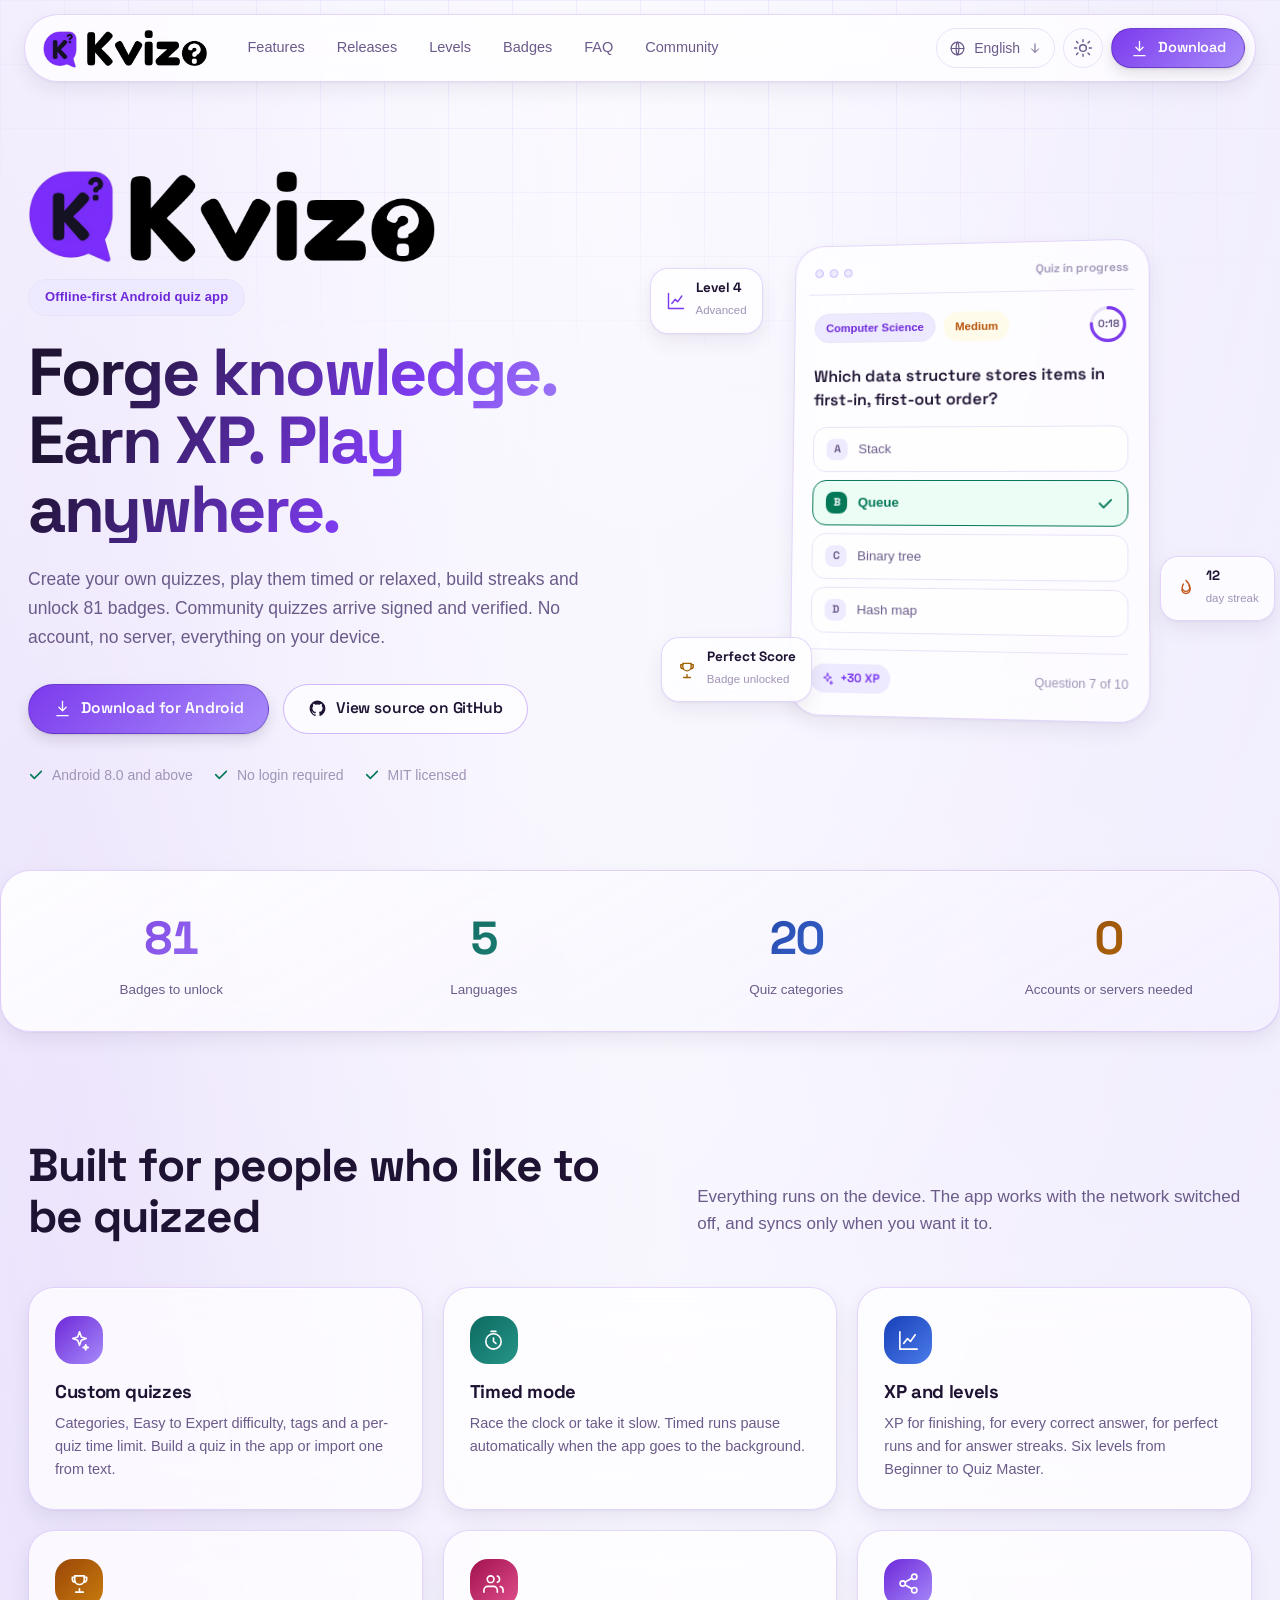
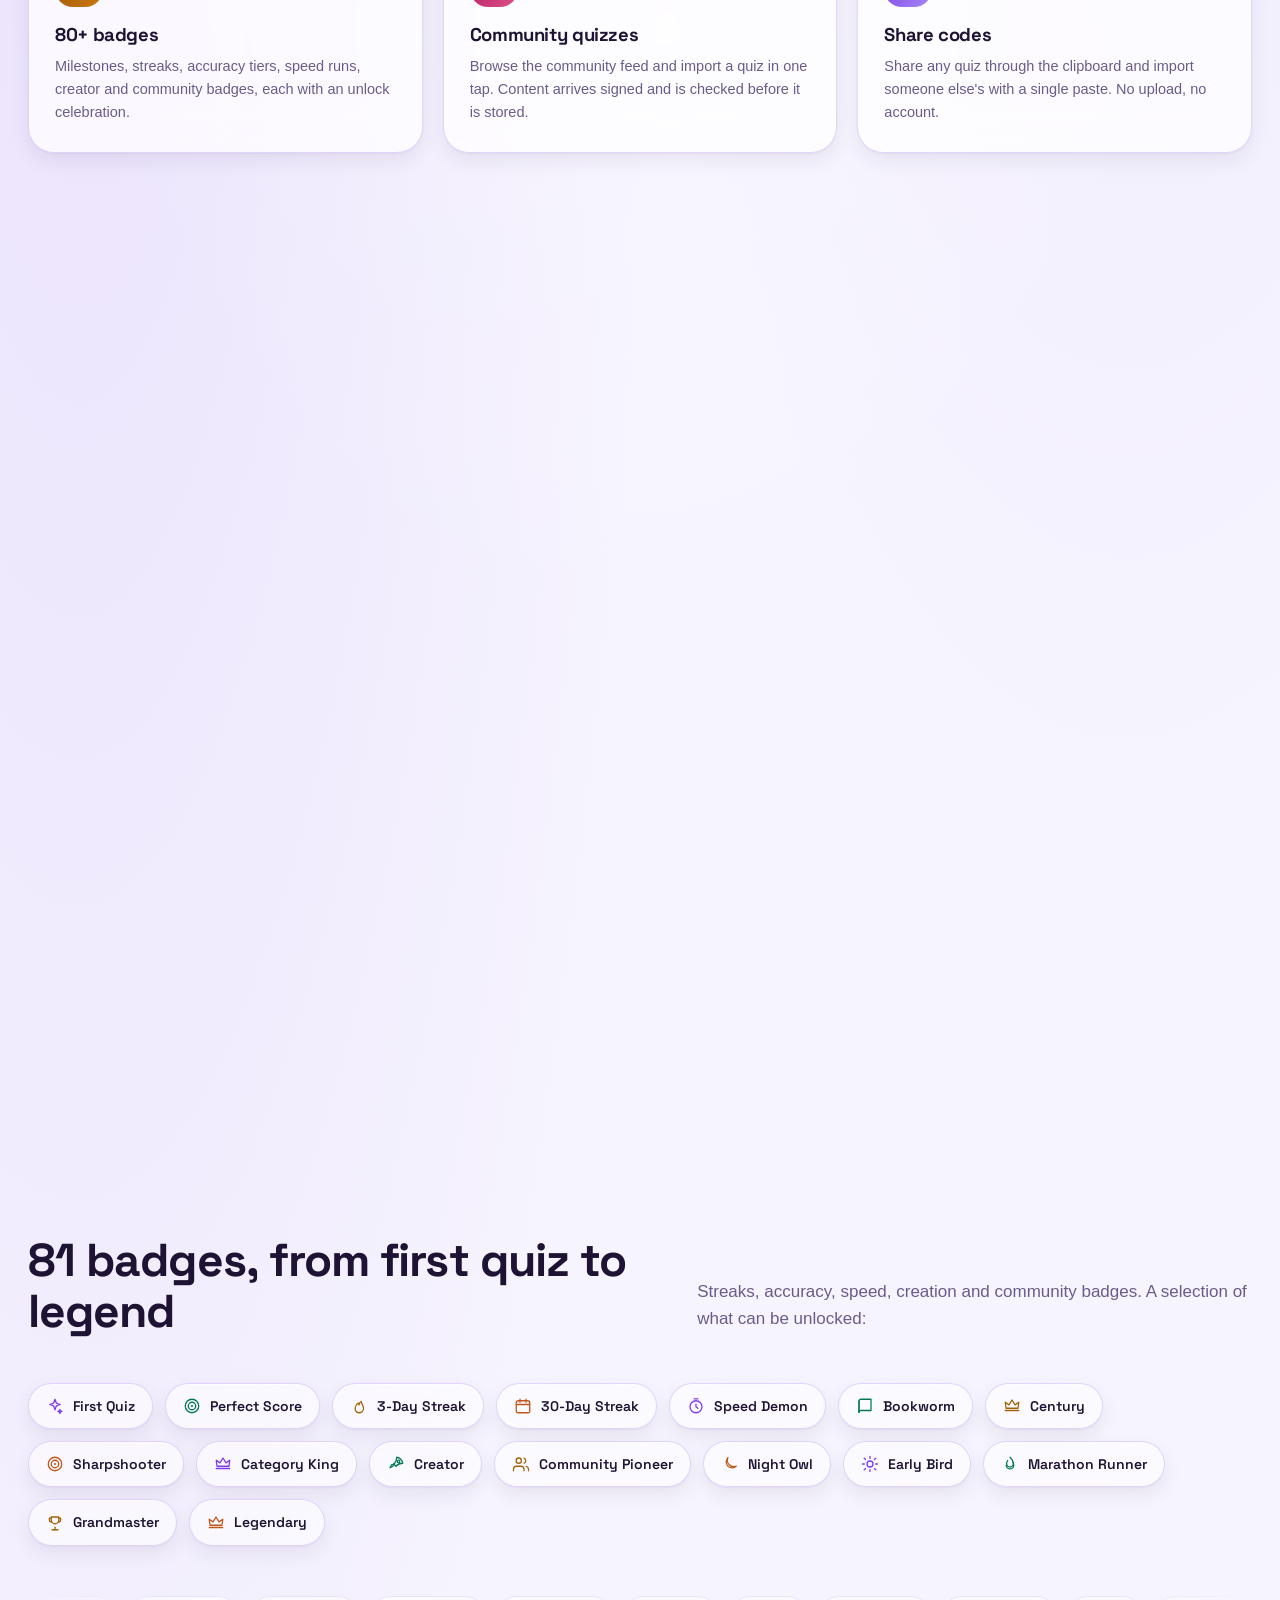
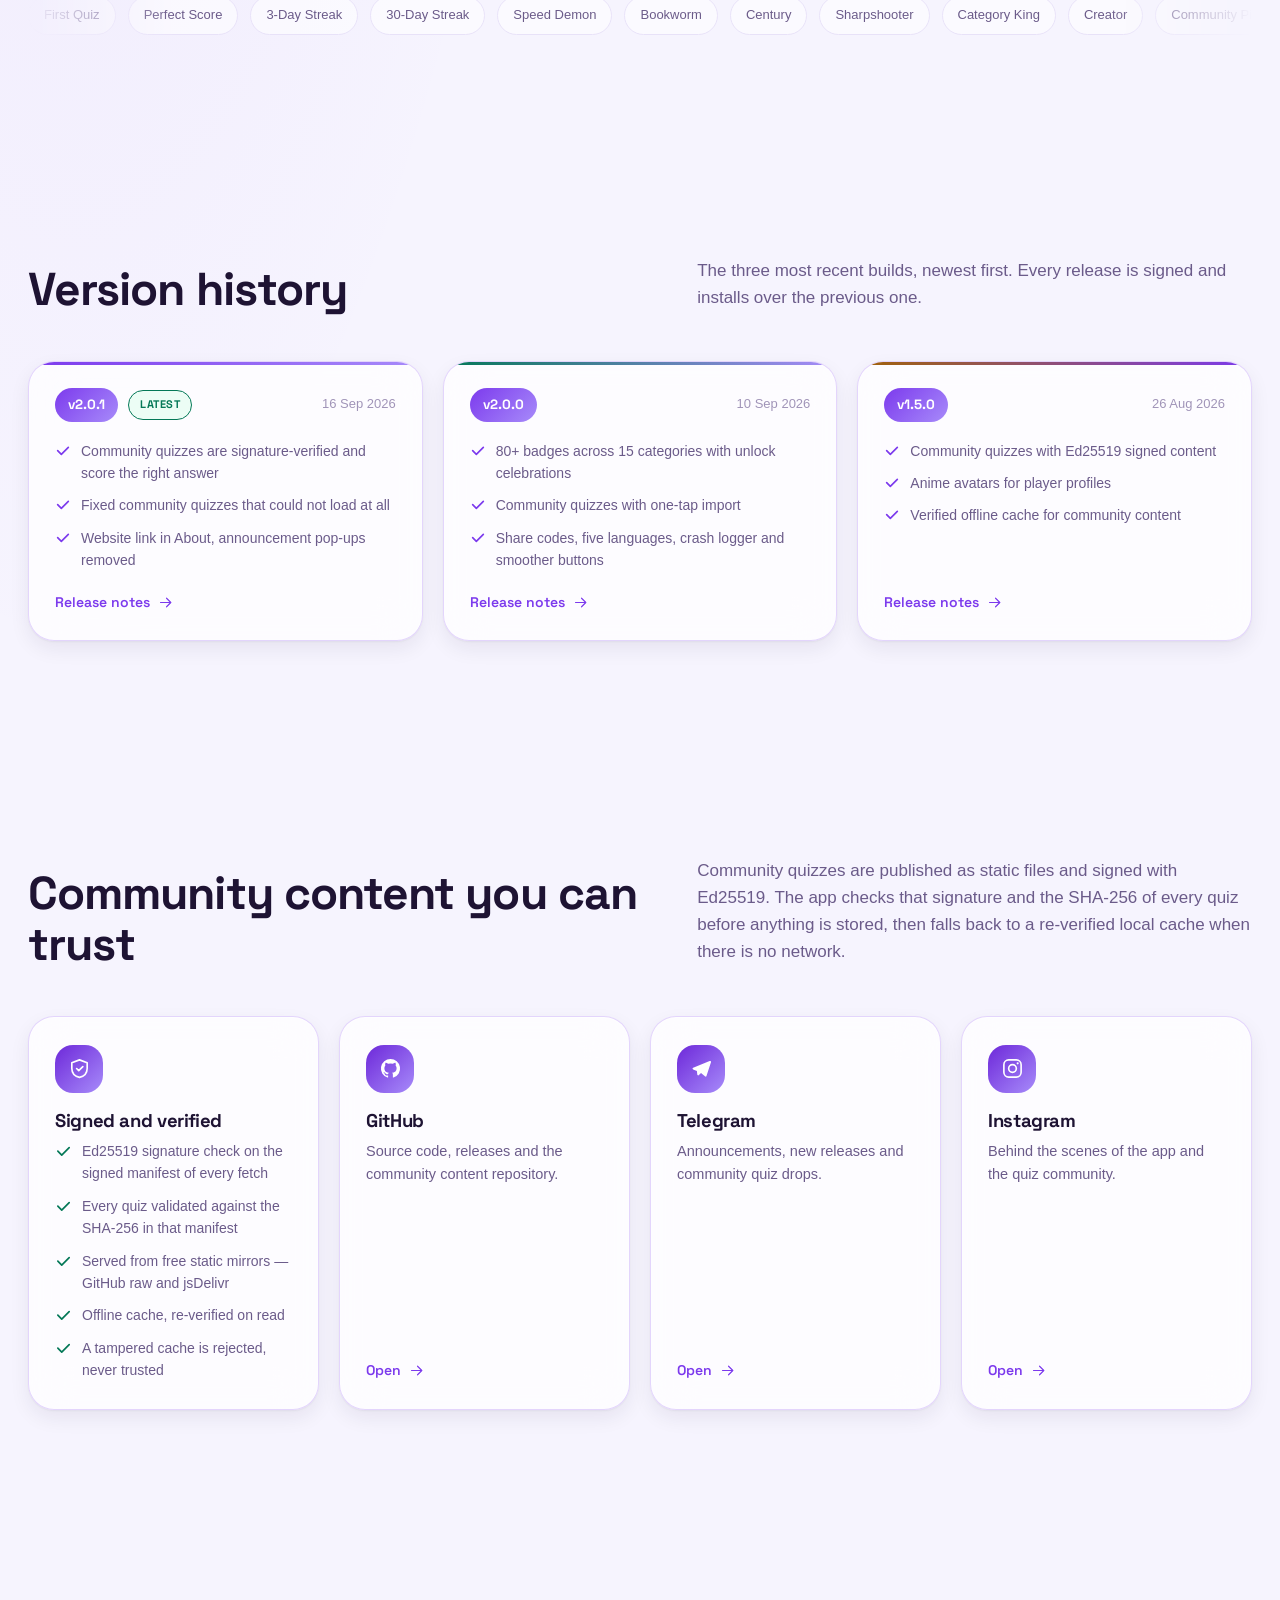
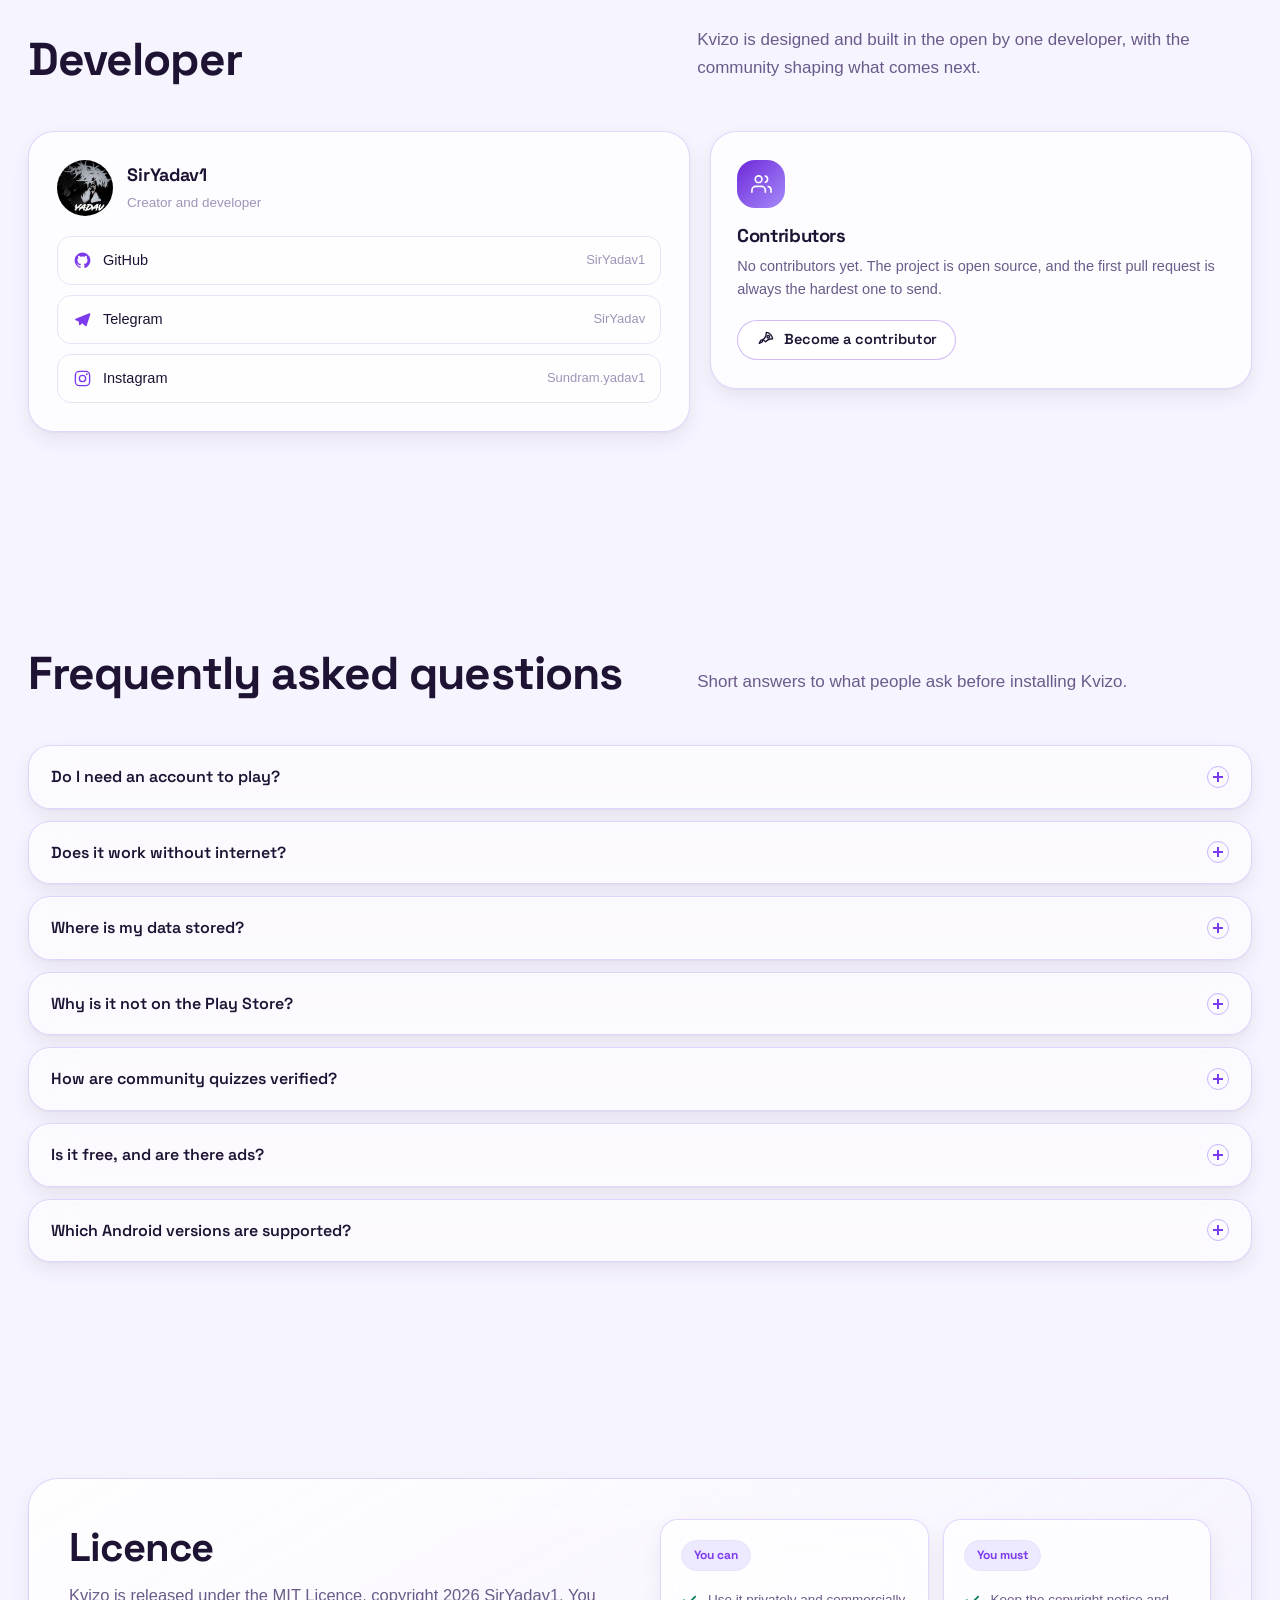
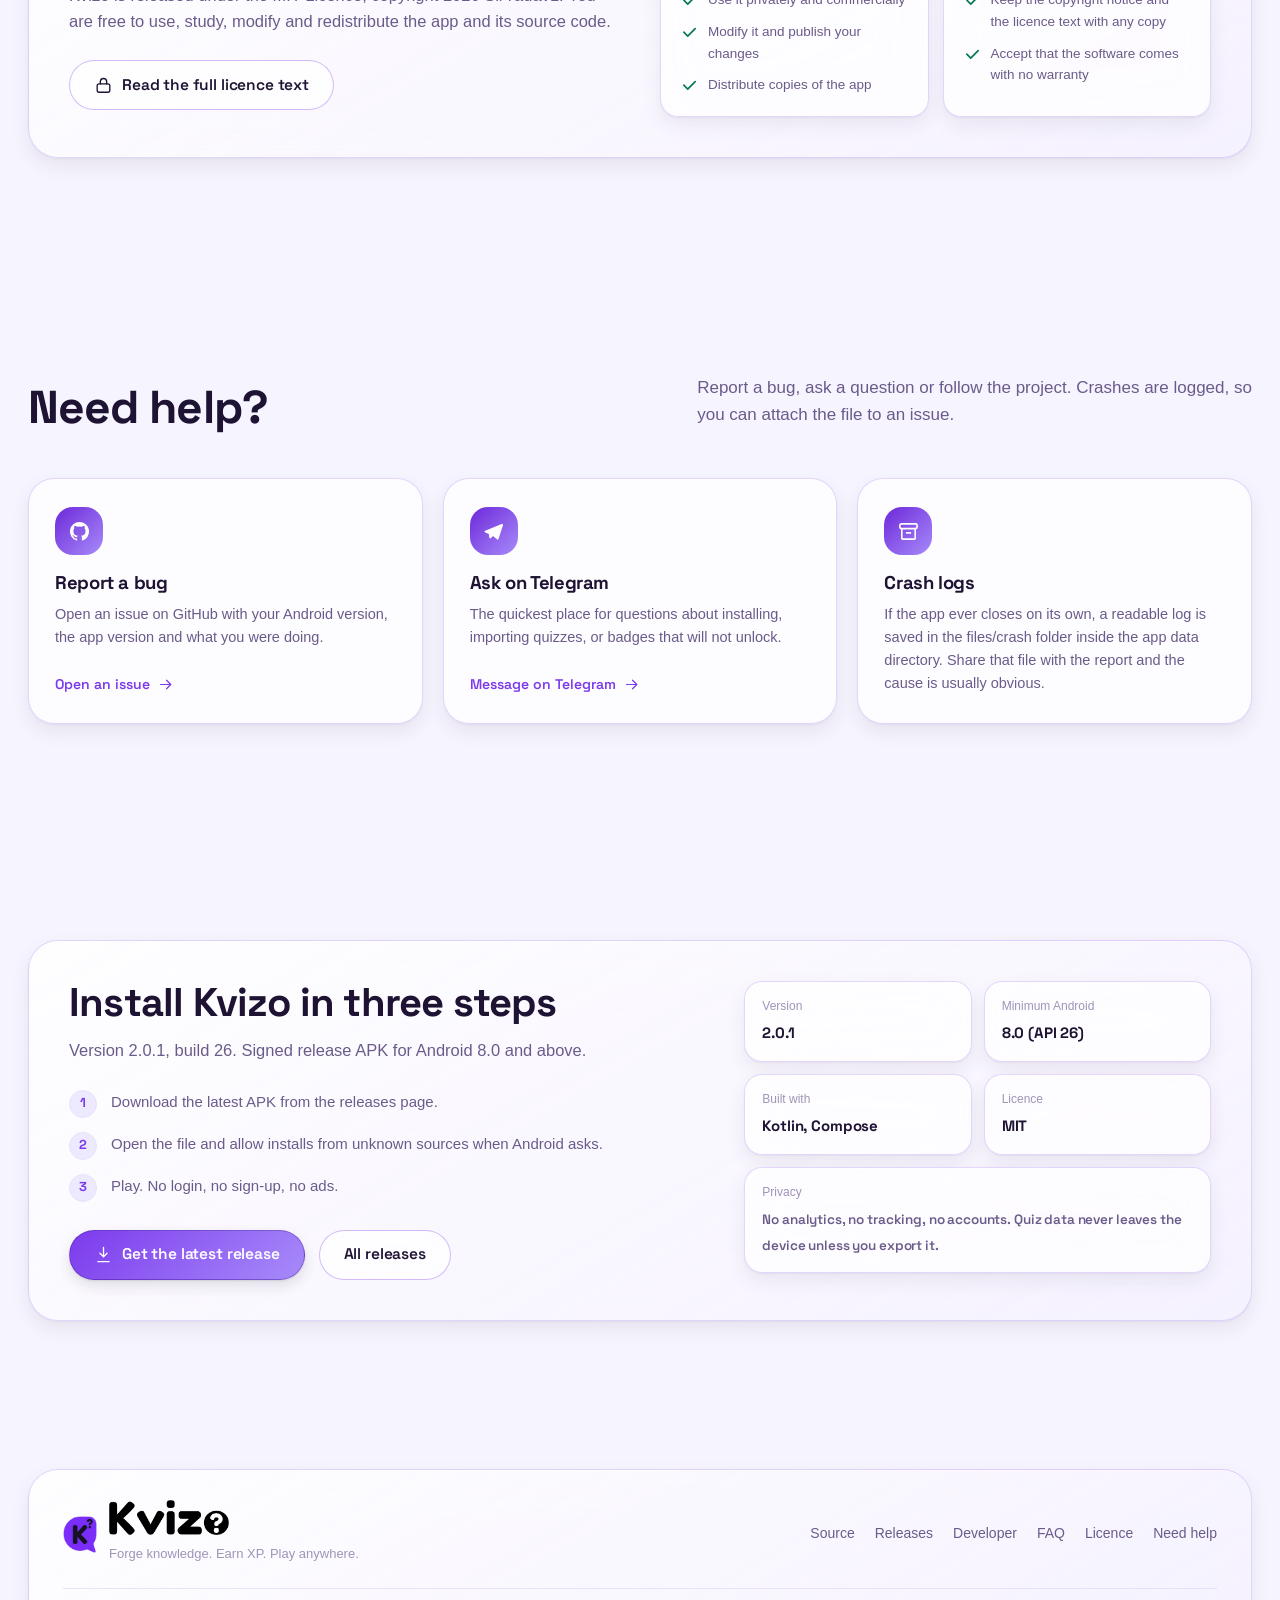
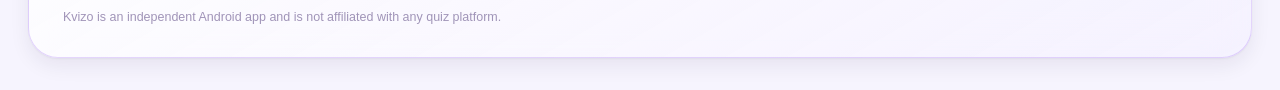
==== commit 308a27d9: "Site: size the app name to match the logo, show the real profile photo The wordmark looked undersize" ====
--- a/index.html
+++ b/index.html
@@ -24,7 +24,7 @@
 <link rel="apple-touch-icon" href="assets/img/logo-512.png">
 <link rel="preload" href="assets/fonts/space_grotesk.ttf" as="font" type="font/ttf" crossorigin>
 <!-- ?v= is bumped on every visual change so a cached page never pairs with stale CSS/JS -->
-<link rel="stylesheet" href="assets/css/style.css?v=2.0.1-3">
+<link rel="stylesheet" href="assets/css/style.css?v=2.0.1-5">
 </head>
 <body>
 
@@ -73,7 +73,7 @@
       <span class="brand-mark brand-mark--img" aria-hidden="true">
         <img src="assets/img/logo.png" alt="" width="34" height="37" decoding="async">
       </span>
-      <img class="wordmark brand-wordmark" src="assets/img/wordmark.png" alt="Kvizo" width="426" height="135" decoding="async">
+      <img class="wordmark brand-wordmark" src="assets/img/wordmark.png" alt="Kvizo" width="414" height="123" decoding="async">
     </a>
 
     <ul class="nav-links">
@@ -134,7 +134,7 @@
     <div class="hero-copy">
       <div class="hero-brand reveal">
         <img class="hero-logo" src="assets/img/logo.png" alt="" width="84" height="91" decoding="async">
-        <img class="wordmark hero-wordmark" src="assets/img/wordmark.png" alt="Kvizo" width="426" height="135" decoding="async">
+        <img class="wordmark hero-wordmark" src="assets/img/wordmark.png" alt="Kvizo" width="414" height="123" decoding="async">
       </div>
       <p class="eyebrow reveal" data-i18n="hero.eyebrow">Offline-first Android quiz app</p>
       <h1 class="hero-title reveal" data-i18n="hero.title">Forge knowledge. Earn XP. Play anywhere.</h1>
@@ -440,14 +440,14 @@
         <span class="link-more"><span data-i18n="community.open">Open</span><svg class="ico" aria-hidden="true"><use href="#i-arrow"/></svg></span>
       </a>
 
-      <a class="card glass link-card tilt reveal" href="https://t.me/SirYadav1" target="_blank" rel="noopener">
+      <a class="card glass link-card tilt reveal" href="https://t.me/SirYadav" target="_blank" rel="noopener">
         <span class="card-ico"><svg class="ico" aria-hidden="true"><use href="#i-telegram"/></svg></span>
         <h3>Telegram</h3>
         <p data-i18n="community.l2">Announcements, new releases and community quiz drops.</p>
         <span class="link-more"><span data-i18n="community.open">Open</span><svg class="ico" aria-hidden="true"><use href="#i-arrow"/></svg></span>
       </a>
 
-      <a class="card glass link-card tilt reveal" href="https://instagram.com/SirYadav1" target="_blank" rel="noopener">
+      <a class="card glass link-card tilt reveal" href="https://instagram.com/Sundram.yadav1" target="_blank" rel="noopener">
         <span class="card-ico"><svg class="ico" aria-hidden="true"><use href="#i-instagram"/></svg></span>
         <h3>Instagram</h3>
         <p data-i18n="community.l3">Behind the scenes of the app and the quiz community.</p>
@@ -465,7 +465,7 @@
     <div class="dev-grid">
       <article class="dev-card glass reveal">
         <div class="dev-head">
-          <span class="dev-avatar dev-avatar--logo" aria-hidden="true"><img src="assets/img/logo.png" alt="" width="56" height="60" loading="lazy" decoding="async"></span>
+          <span class="dev-avatar dev-avatar--photo" aria-hidden="true"><img src="assets/img/avatar.jpg" alt="" width="112" height="112" loading="lazy" decoding="async"></span>
           <div>
             <strong>SirYadav1</strong>
             <span data-i18n="dev.role">Creator and developer</span>
@@ -480,17 +480,17 @@
             </a>
           </li>
           <li>
-            <a href="https://t.me/SirYadav1" target="_blank" rel="noopener">
+            <a href="https://t.me/SirYadav" target="_blank" rel="noopener">
               <svg class="ico" aria-hidden="true"><use href="#i-telegram"/></svg>
               <span>Telegram</span>
-              <em>SirYadav1</em>
+              <em>SirYadav</em>
             </a>
           </li>
           <li>
-            <a href="https://instagram.com/SirYadav1" target="_blank" rel="noopener">
+            <a href="https://instagram.com/Sundram.yadav1" target="_blank" rel="noopener">
               <svg class="ico" aria-hidden="true"><use href="#i-instagram"/></svg>
               <span>Instagram</span>
-              <em>SirYadav1</em>
+              <em>Sundram.yadav1</em>
             </a>
           </li>
         </ul>
@@ -590,7 +590,7 @@
         <span class="link-more"><span data-i18n="help.issue.cta">Open an issue</span><svg class="ico" aria-hidden="true"><use href="#i-arrow"/></svg></span>
       </a>
 
-      <a class="card glass link-card tilt reveal" href="https://t.me/SirYadav1" target="_blank" rel="noopener">
+      <a class="card glass link-card tilt reveal" href="https://t.me/SirYadav" target="_blank" rel="noopener">
         <span class="card-ico"><svg class="ico" aria-hidden="true"><use href="#i-telegram"/></svg></span>
         <h3 data-i18n="help.tg.t">Ask on Telegram</h3>
         <p data-i18n="help.tg.d">Quickest place for questions about installing, importing quizzes or badges that will not unlock.</p>
@@ -650,7 +650,7 @@
         <img src="assets/img/logo.png" alt="" width="40" height="43" loading="lazy" decoding="async">
       </span>
       <div>
-        <img class="wordmark footer-wordmark" src="assets/img/wordmark.png" alt="Kvizo" width="426" height="135" loading="lazy" decoding="async">
+        <img class="wordmark footer-wordmark" src="assets/img/wordmark.png" alt="Kvizo" width="414" height="123" loading="lazy" decoding="async">
         <span data-i18n="footer.tagline">Forge knowledge. Earn XP. Play anywhere.</span>
       </div>
     </div>
--- a/assets/css/style.css
+++ b/assets/css/style.css
@@ -420,15 +420,18 @@
   box-shadow: none;
   border: 0;
 }
-.brand-mark--img img,
-.dev-avatar--logo img {
+.brand-mark--img img {
   width: 100%; height: 100%;
   object-fit: contain;
   display: block;
 }
-.dev-avatar--logo {
-  border-radius: 16px;
-  background: none;
+
+/* Profile photo in the developer card — the avatar fills the circle and is cropped,
+   instead of the app badge that used to sit there. */
+.dev-avatar--photo img {
+  width: 100%; height: 100%;
+  object-fit: cover;
+  display: block;
 }
 
 /* App wordmark — the app name ("kvizo", its "o" drawn as a question mark) that sits
@@ -443,8 +446,12 @@
 }
 [data-theme="dark"] .wordmark { filter: invert(1); }
 
-.brand-wordmark { height: 21px; }
-.footer-wordmark { height: 20px; margin-bottom: 5px; }
+/* Measure the two halves of the lockup instead of guessing at them.
+   The badge artwork is 392x425 with 6px of bleed all round, so in the 34px-wide brand box
+   it draws 36.86px tall and shows 35.8px of ink. The wordmark is cropped to its ink, so its
+   CSS height *is* its ink height — 35.8px therefore makes logo and app name exactly equal. */
+.brand-wordmark { height: 35.8px; }
+.footer-wordmark { height: 35.8px; margin-bottom: 5px; }
 
 /* App logo + app name above the hero heading — flat, no box, no shadow */
 .hero-brand {
@@ -459,12 +466,16 @@
   background: none;
   box-shadow: none;
 }
-.hero-wordmark { height: 34px; }
+/* the 86px-wide mark draws a 90.6px-tall mark, so the name matches it exactly */
+.hero-wordmark { height: 90.6px; }
 
 @media (max-width: 640px) {
-  .hero-brand { gap: 12px; margin-bottom: 12px; }
-  .hero-logo { width: 68px; }
-  .hero-wordmark { height: 26px; }
+  /* both halves scale down together, so the lockup stays equal — and at 56px the whole
+     row is ~267px, which still fits the 284px a 320px-wide phone leaves inside the
+     hero padding. */
+  .hero-brand { gap: 12px; margin-bottom: 14px; }
+  .hero-logo { width: 56px; }
+  .hero-wordmark { height: 59px; }
 }
 
 .brand-name {
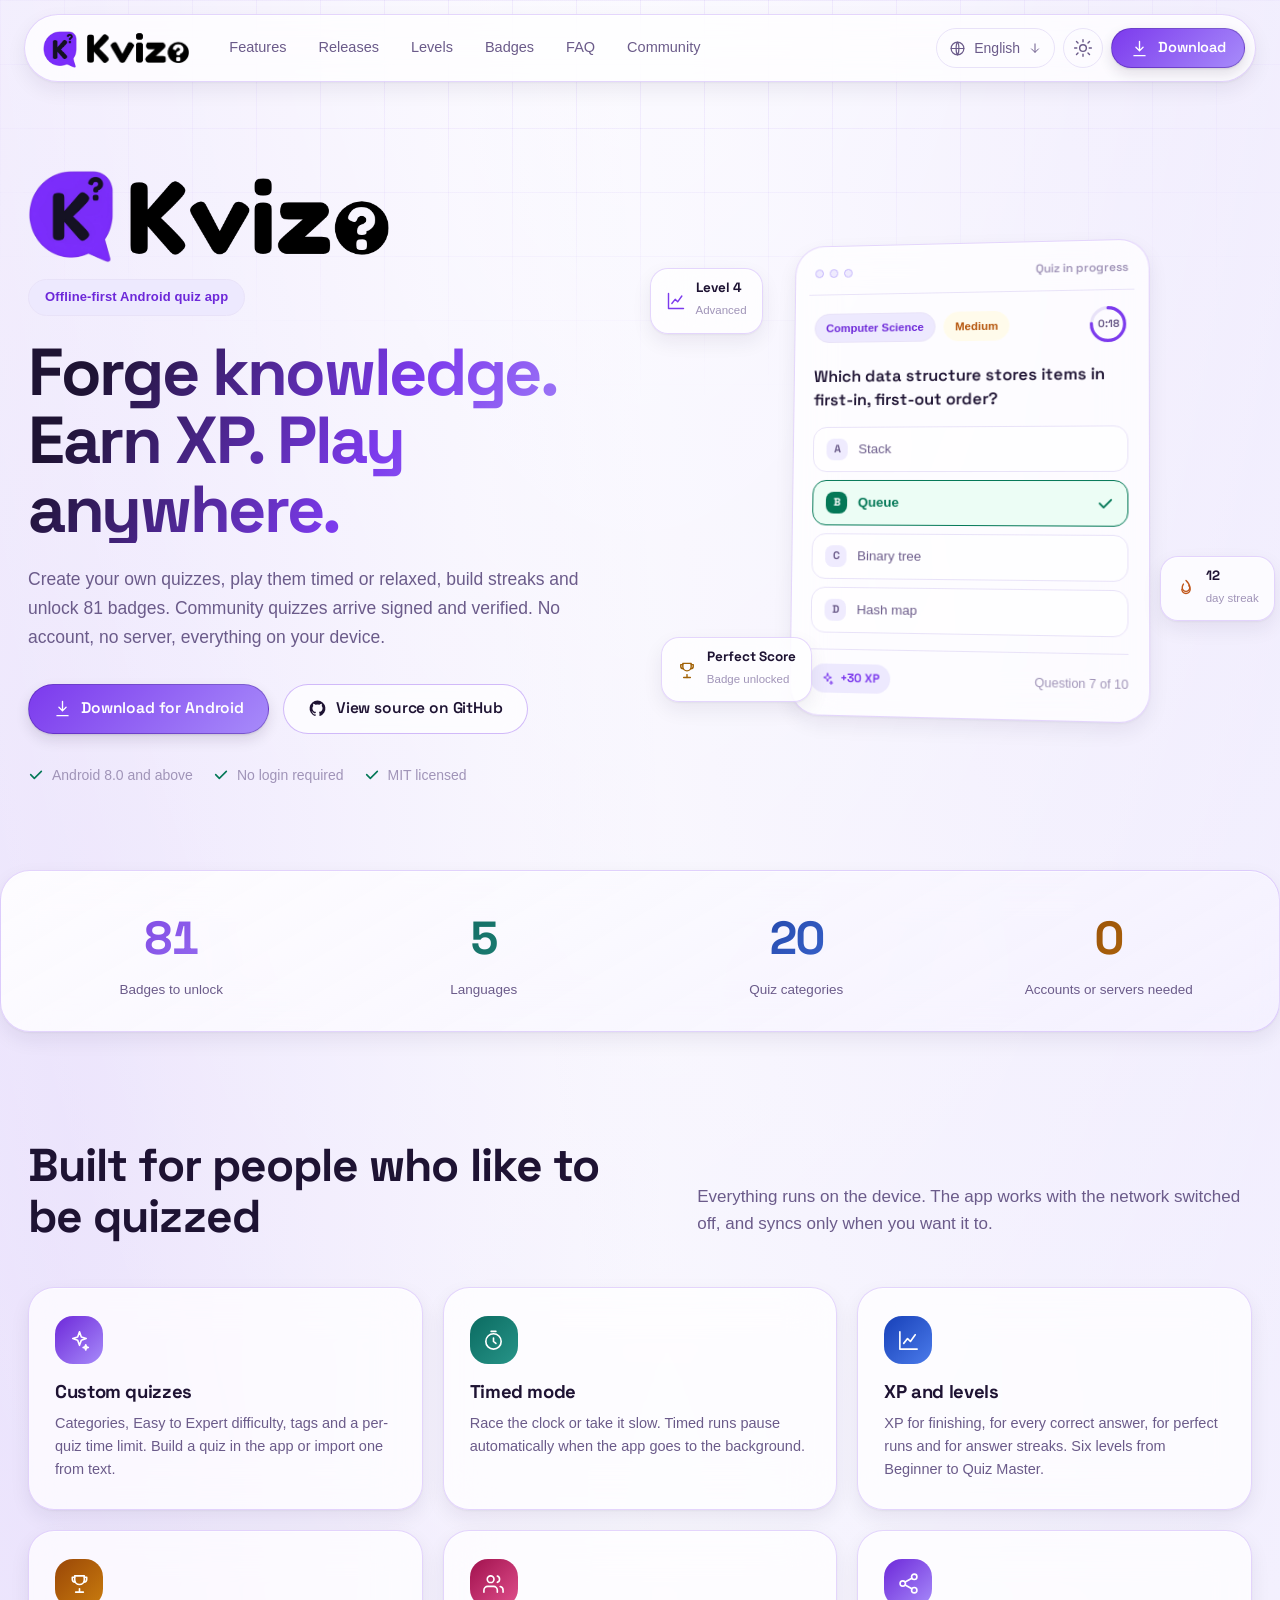
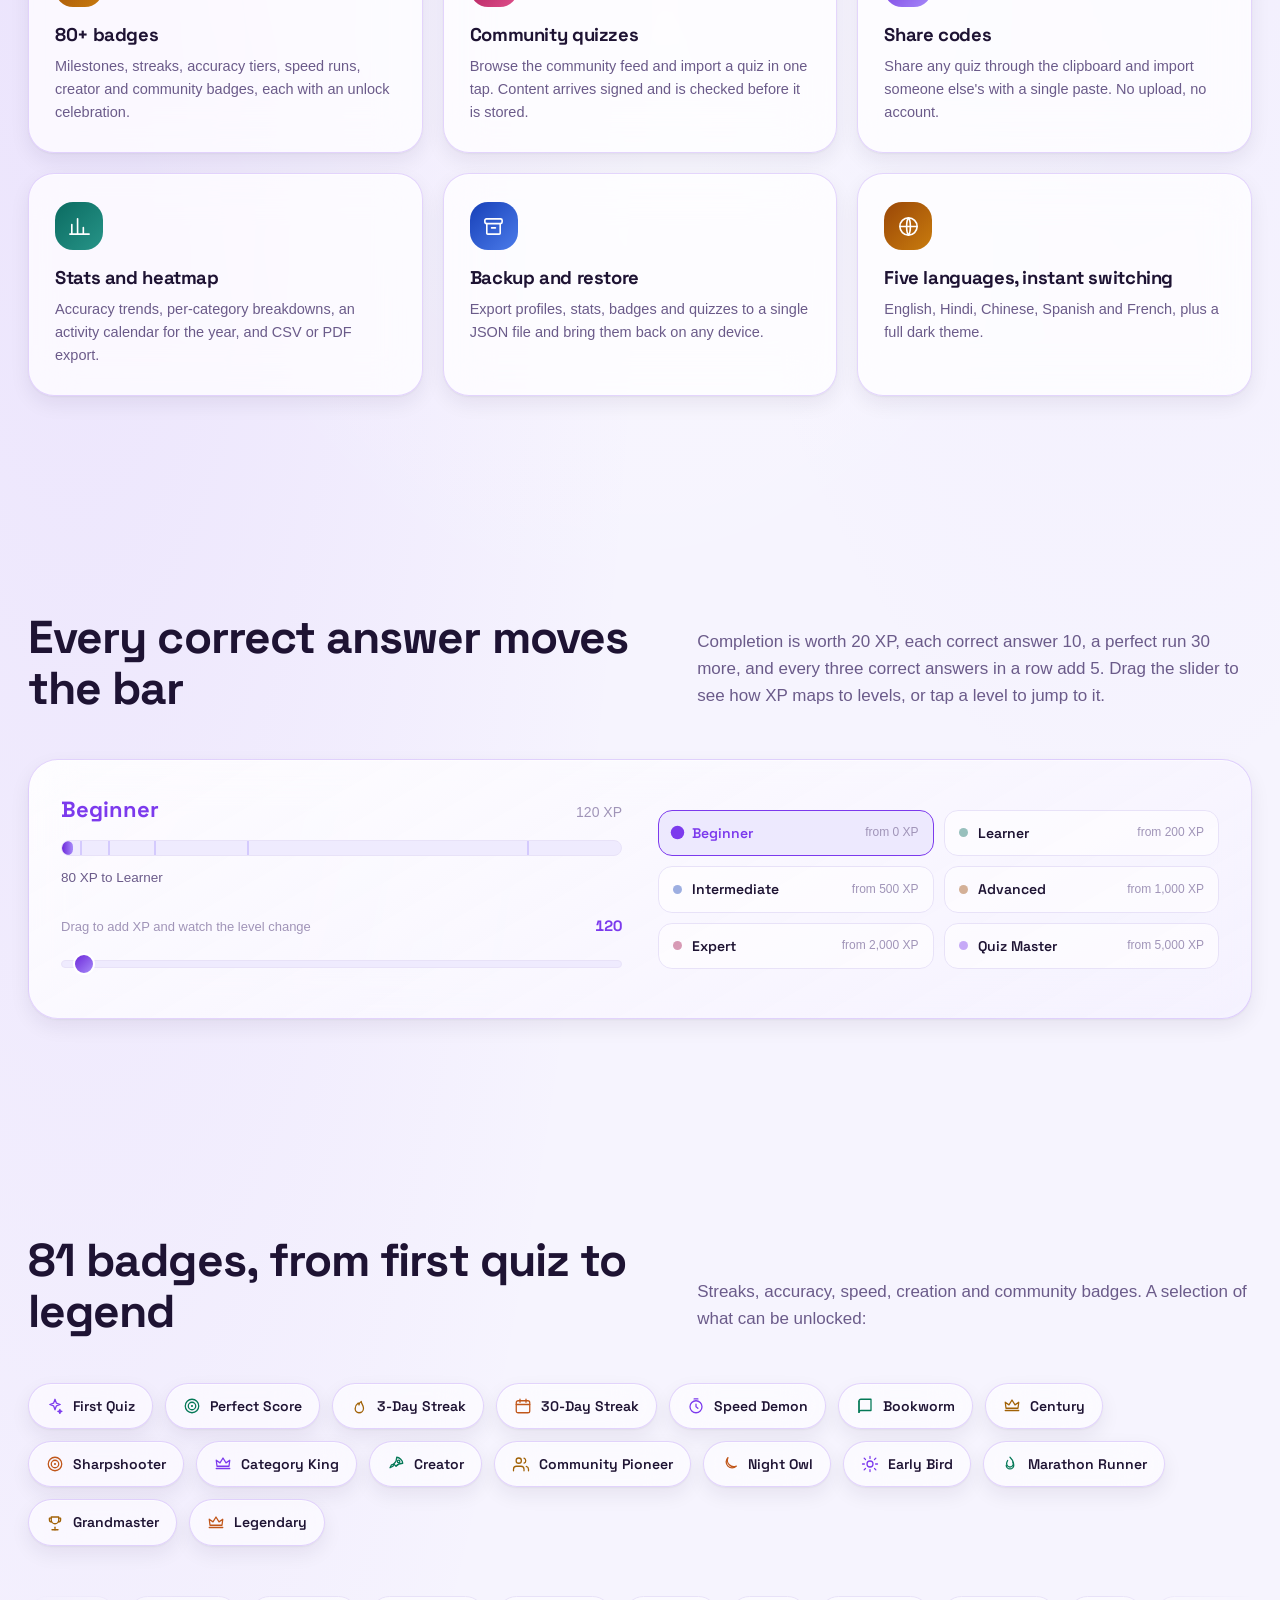
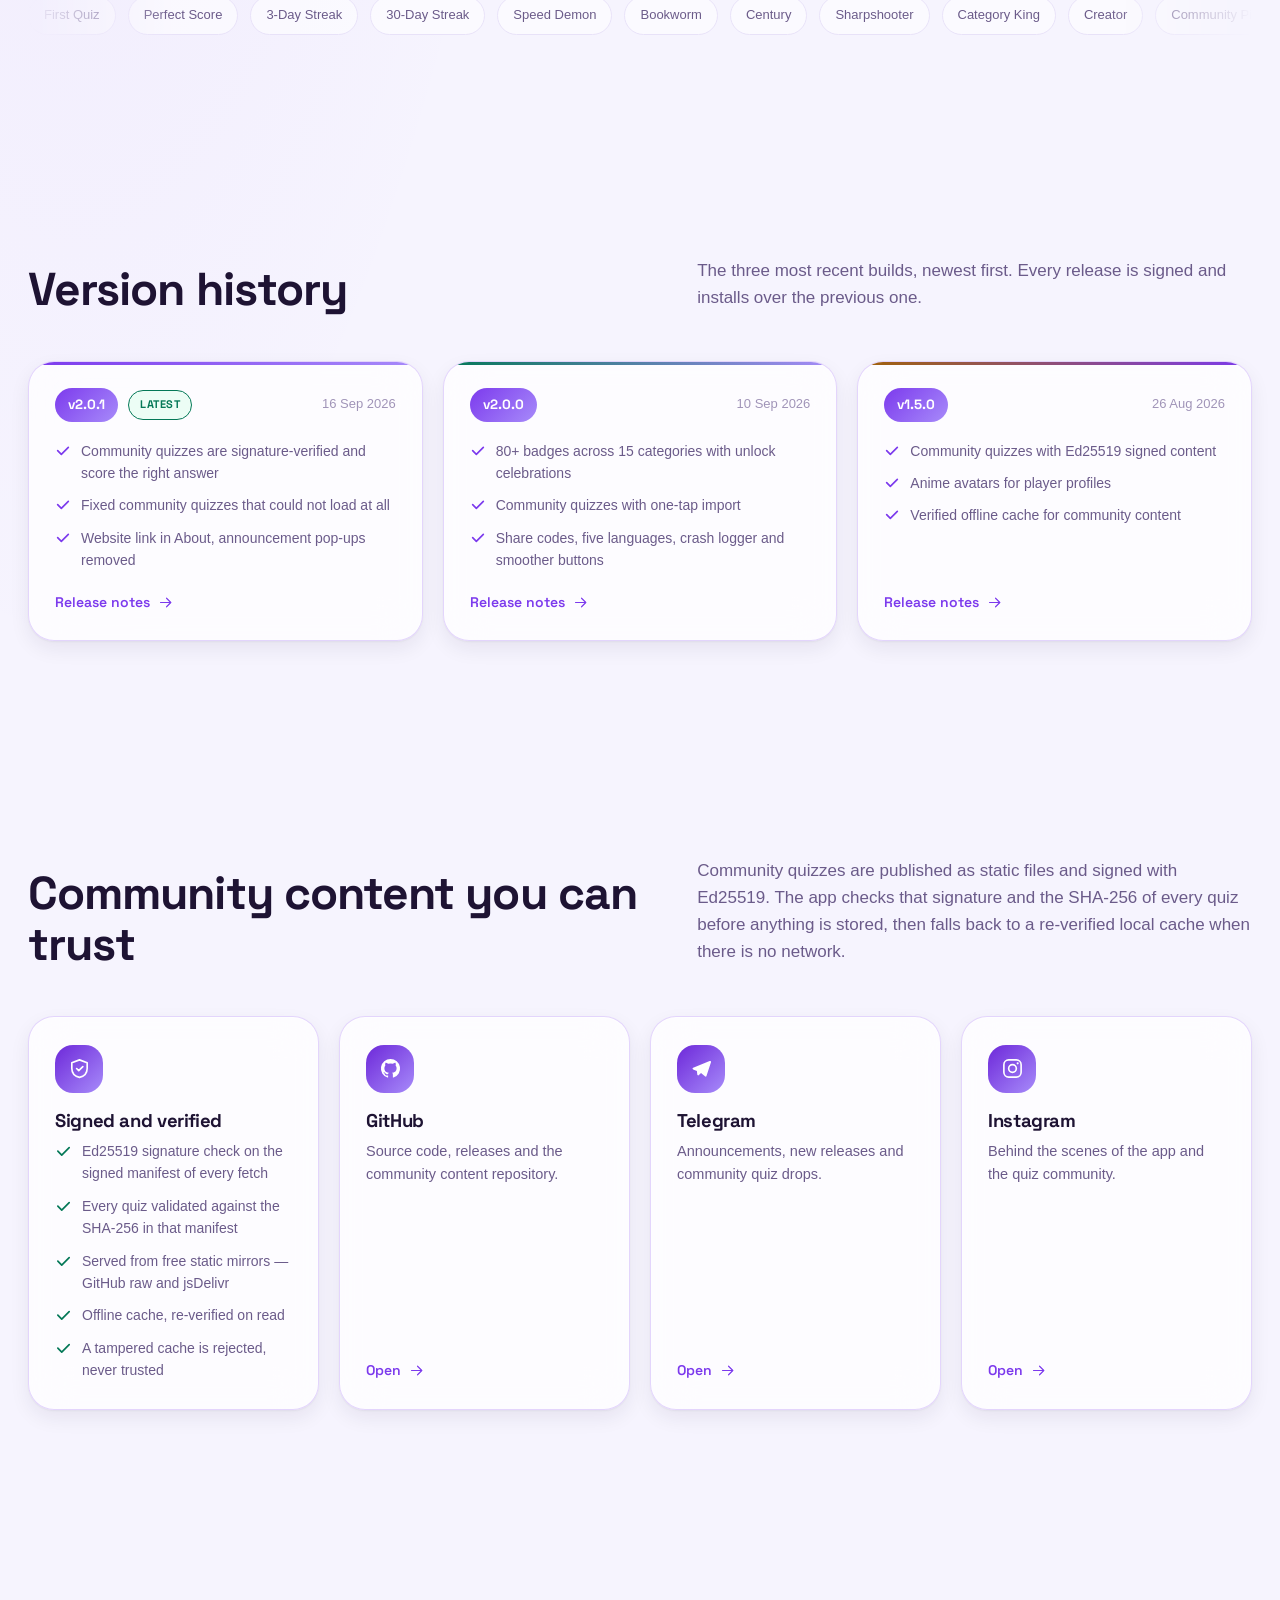
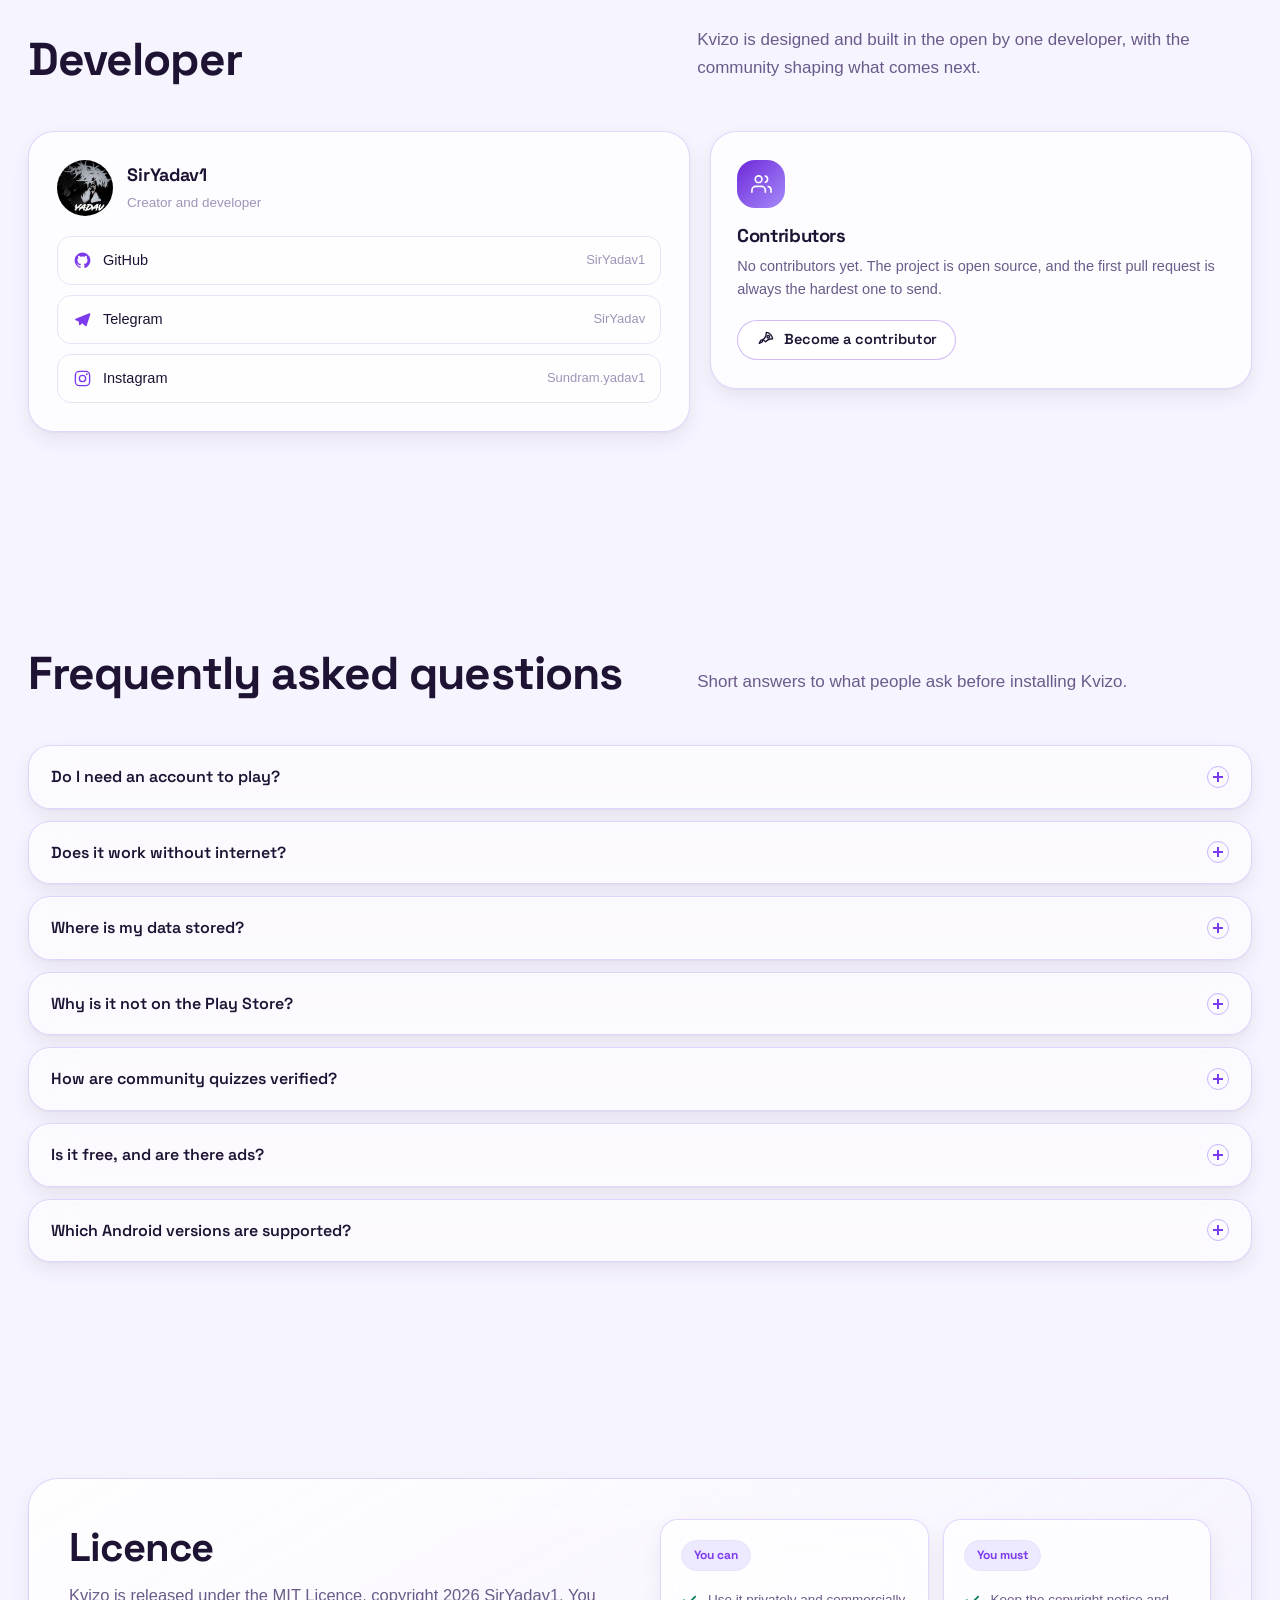
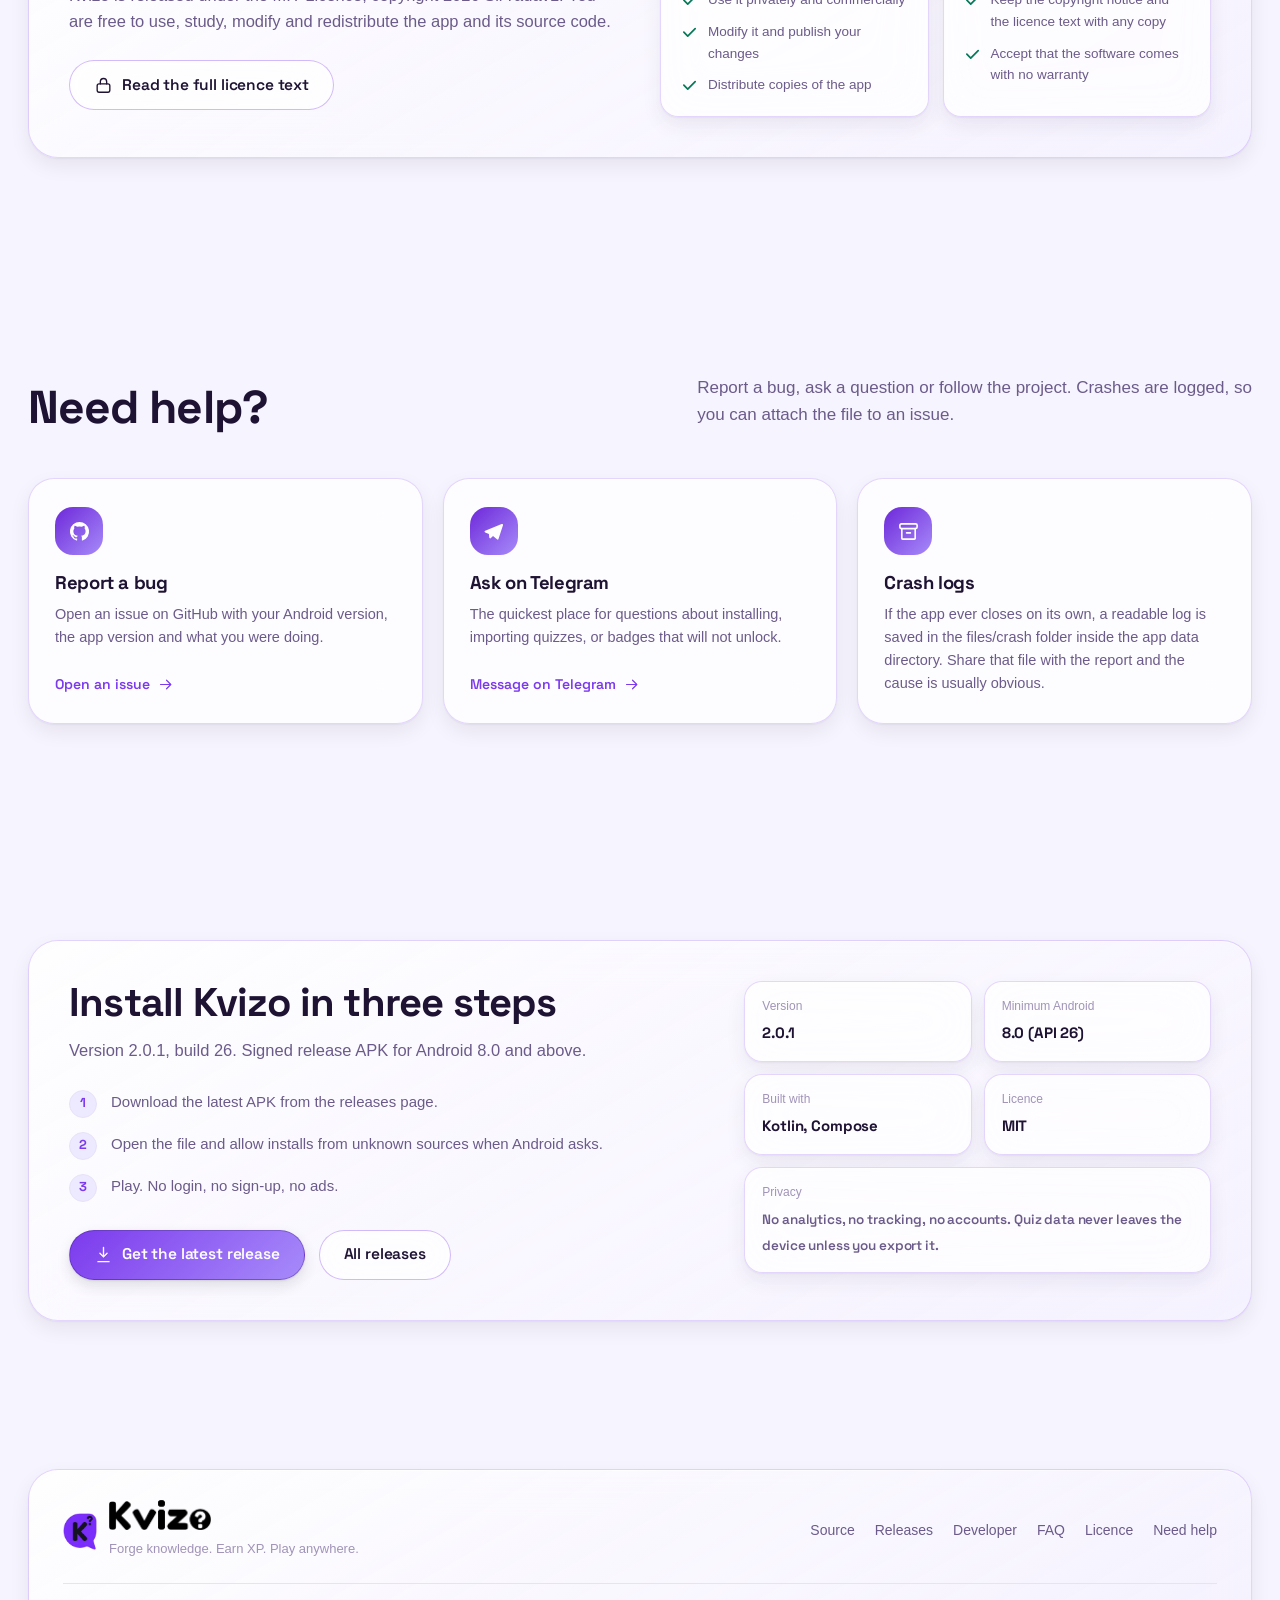
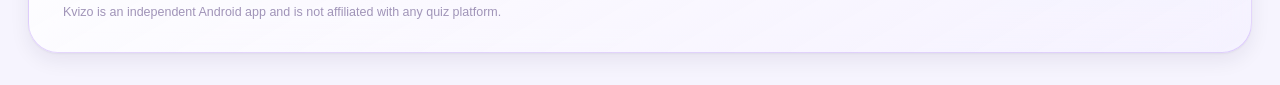
==== commit c79c7142: "Site: sit the app name just under the logo instead of level with it At full height the wordmark read" ====
--- a/index.html
+++ b/index.html
@@ -24,7 +24,7 @@
 <link rel="apple-touch-icon" href="assets/img/logo-512.png">
 <link rel="preload" href="assets/fonts/space_grotesk.ttf" as="font" type="font/ttf" crossorigin>
 <!-- ?v= is bumped on every visual change so a cached page never pairs with stale CSS/JS -->
-<link rel="stylesheet" href="assets/css/style.css?v=2.0.1-5">
+<link rel="stylesheet" href="assets/css/style.css?v=2.0.1-6">
 </head>
 <body>
 
--- a/assets/css/style.css
+++ b/assets/css/style.css
@@ -449,9 +449,10 @@
 /* Measure the two halves of the lockup instead of guessing at them.
    The badge artwork is 392x425 with 6px of bleed all round, so in the 34px-wide brand box
    it draws 36.86px tall and shows 35.8px of ink. The wordmark is cropped to its ink, so its
-   CSS height *is* its ink height — 35.8px therefore makes logo and app name exactly equal. */
-.brand-wordmark { height: 35.8px; }
-.footer-wordmark { height: 35.8px; margin-bottom: 5px; }
+   CSS height *is* its ink height — 0.85 of the badge's ink (30.4px) reads as the same
+   weight as the mark without towering over it. */
+.brand-wordmark { height: 30.4px; }
+.footer-wordmark { height: 30.4px; margin-bottom: 5px; }
 
 /* App logo + app name above the hero heading — flat, no box, no shadow */
 .hero-brand {
@@ -466,16 +467,16 @@
   background: none;
   box-shadow: none;
 }
-/* the 86px-wide mark draws a 90.6px-tall mark, so the name matches it exactly */
-.hero-wordmark { height: 90.6px; }
+/* the 86px-wide mark draws 90.6px of ink; the name sits at 0.85 of that */
+.hero-wordmark { height: 77px; }
 
 @media (max-width: 640px) {
-  /* both halves scale down together, so the lockup stays equal — and at 56px the whole
-     row is ~267px, which still fits the 284px a 320px-wide phone leaves inside the
+  /* both halves scale down together, so the lockup keeps its proportions — and at 56px the
+     whole row is ~237px, which still fits the 284px a 320px-wide phone leaves inside the
      hero padding. */
   .hero-brand { gap: 12px; margin-bottom: 14px; }
   .hero-logo { width: 56px; }
-  .hero-wordmark { height: 59px; }
+  .hero-wordmark { height: 50.2px; }
 }
 
 .brand-name {
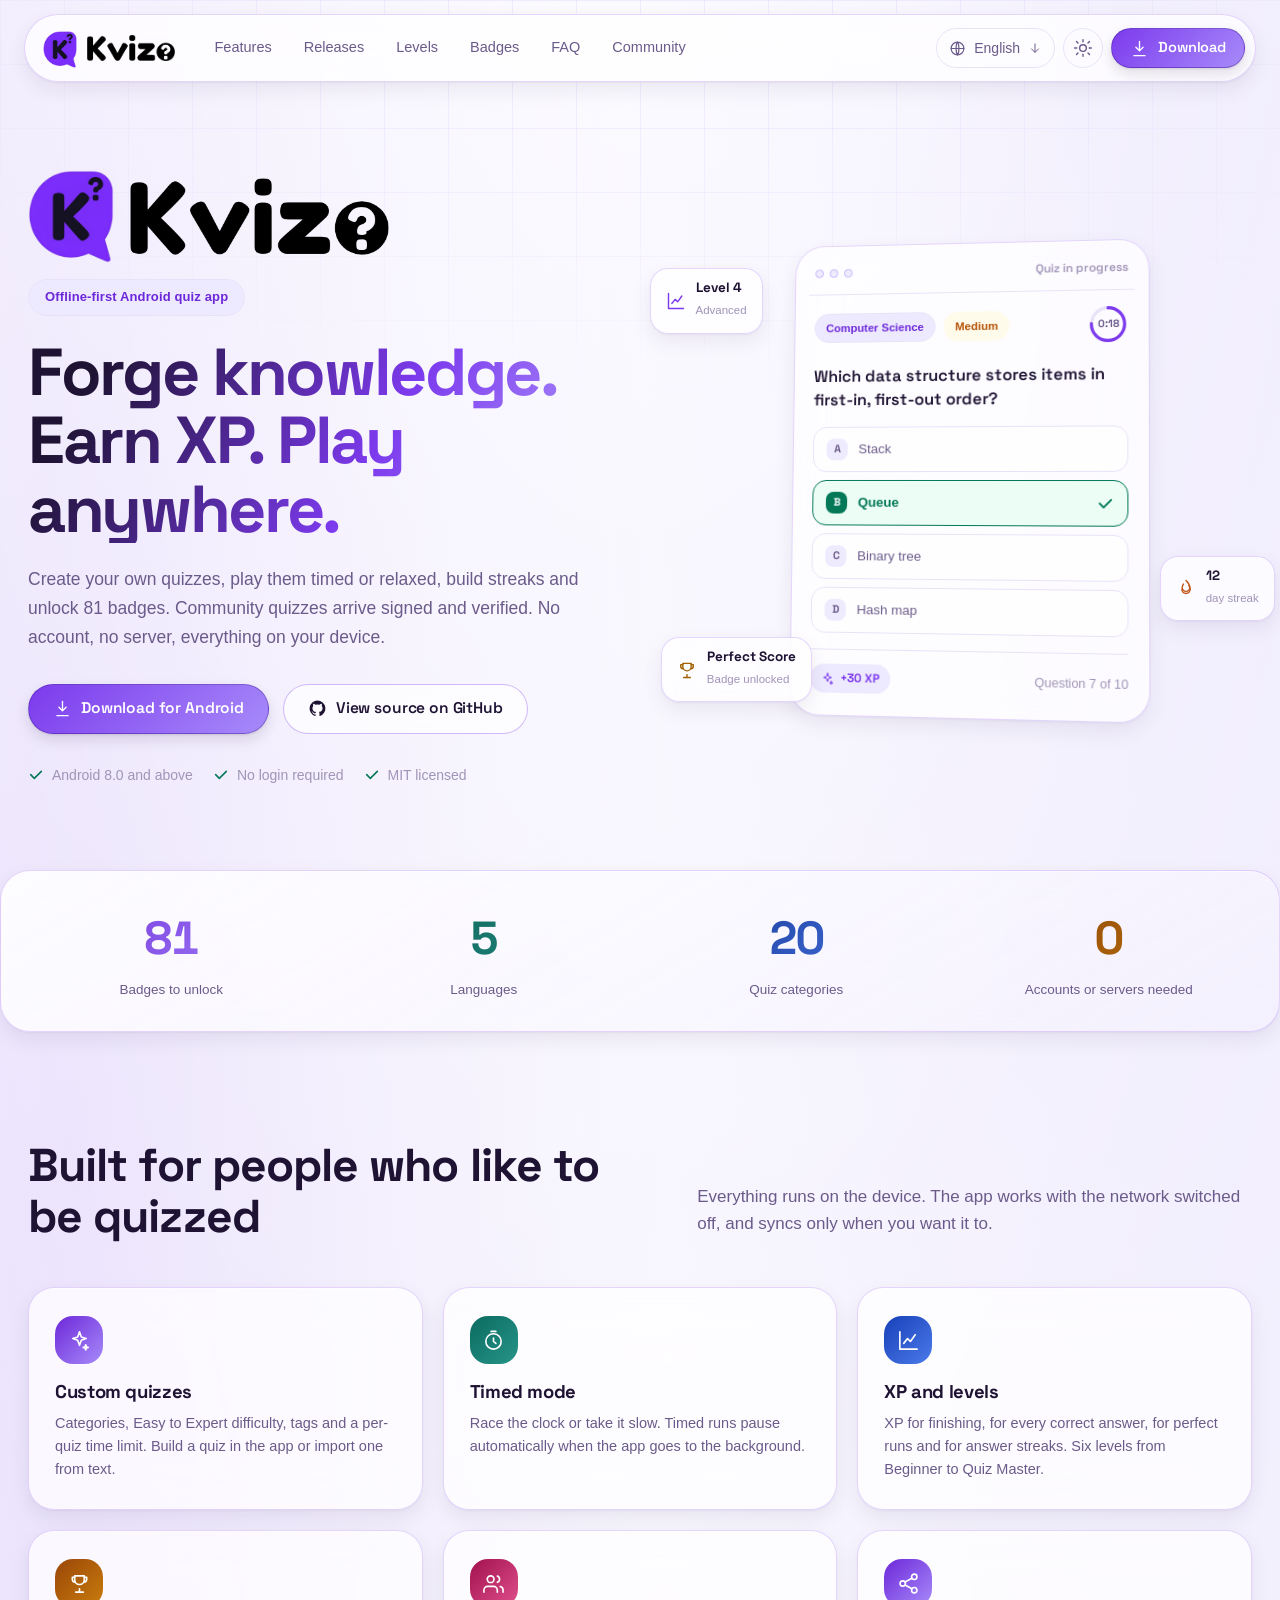
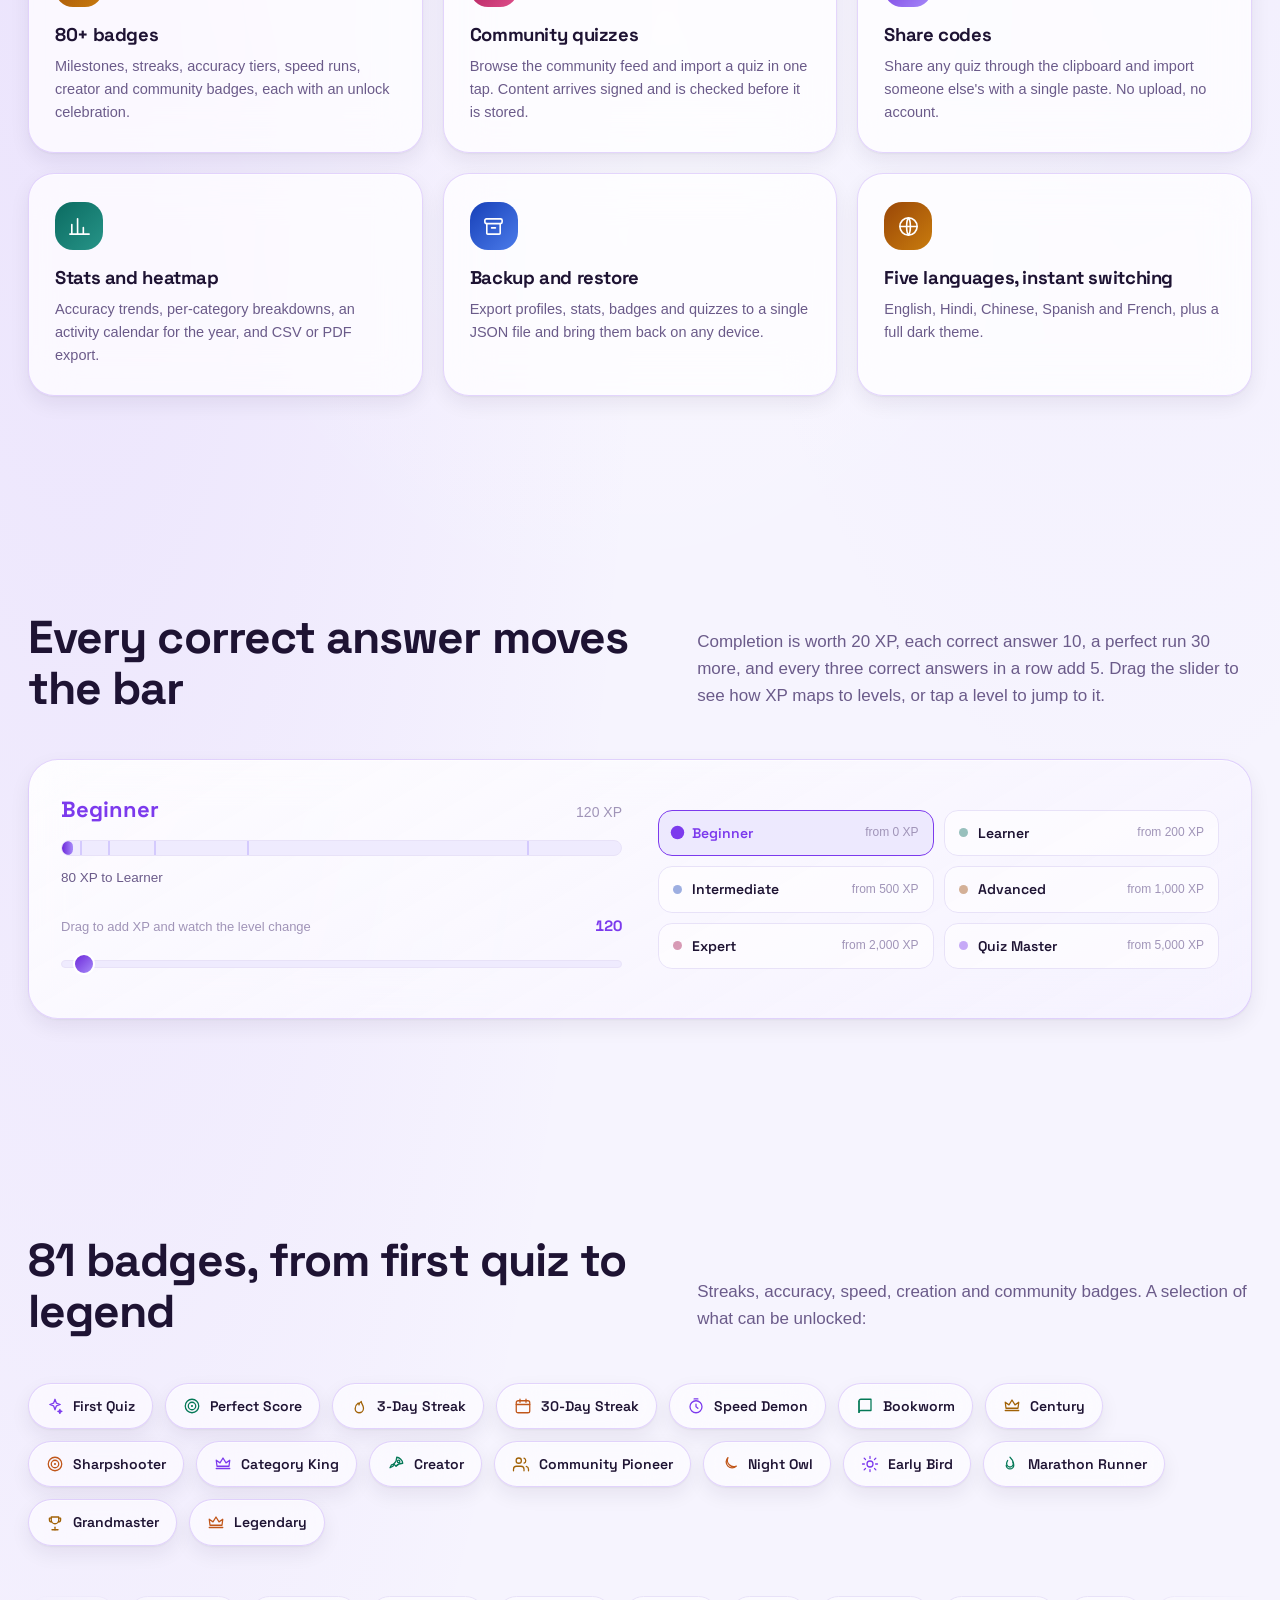
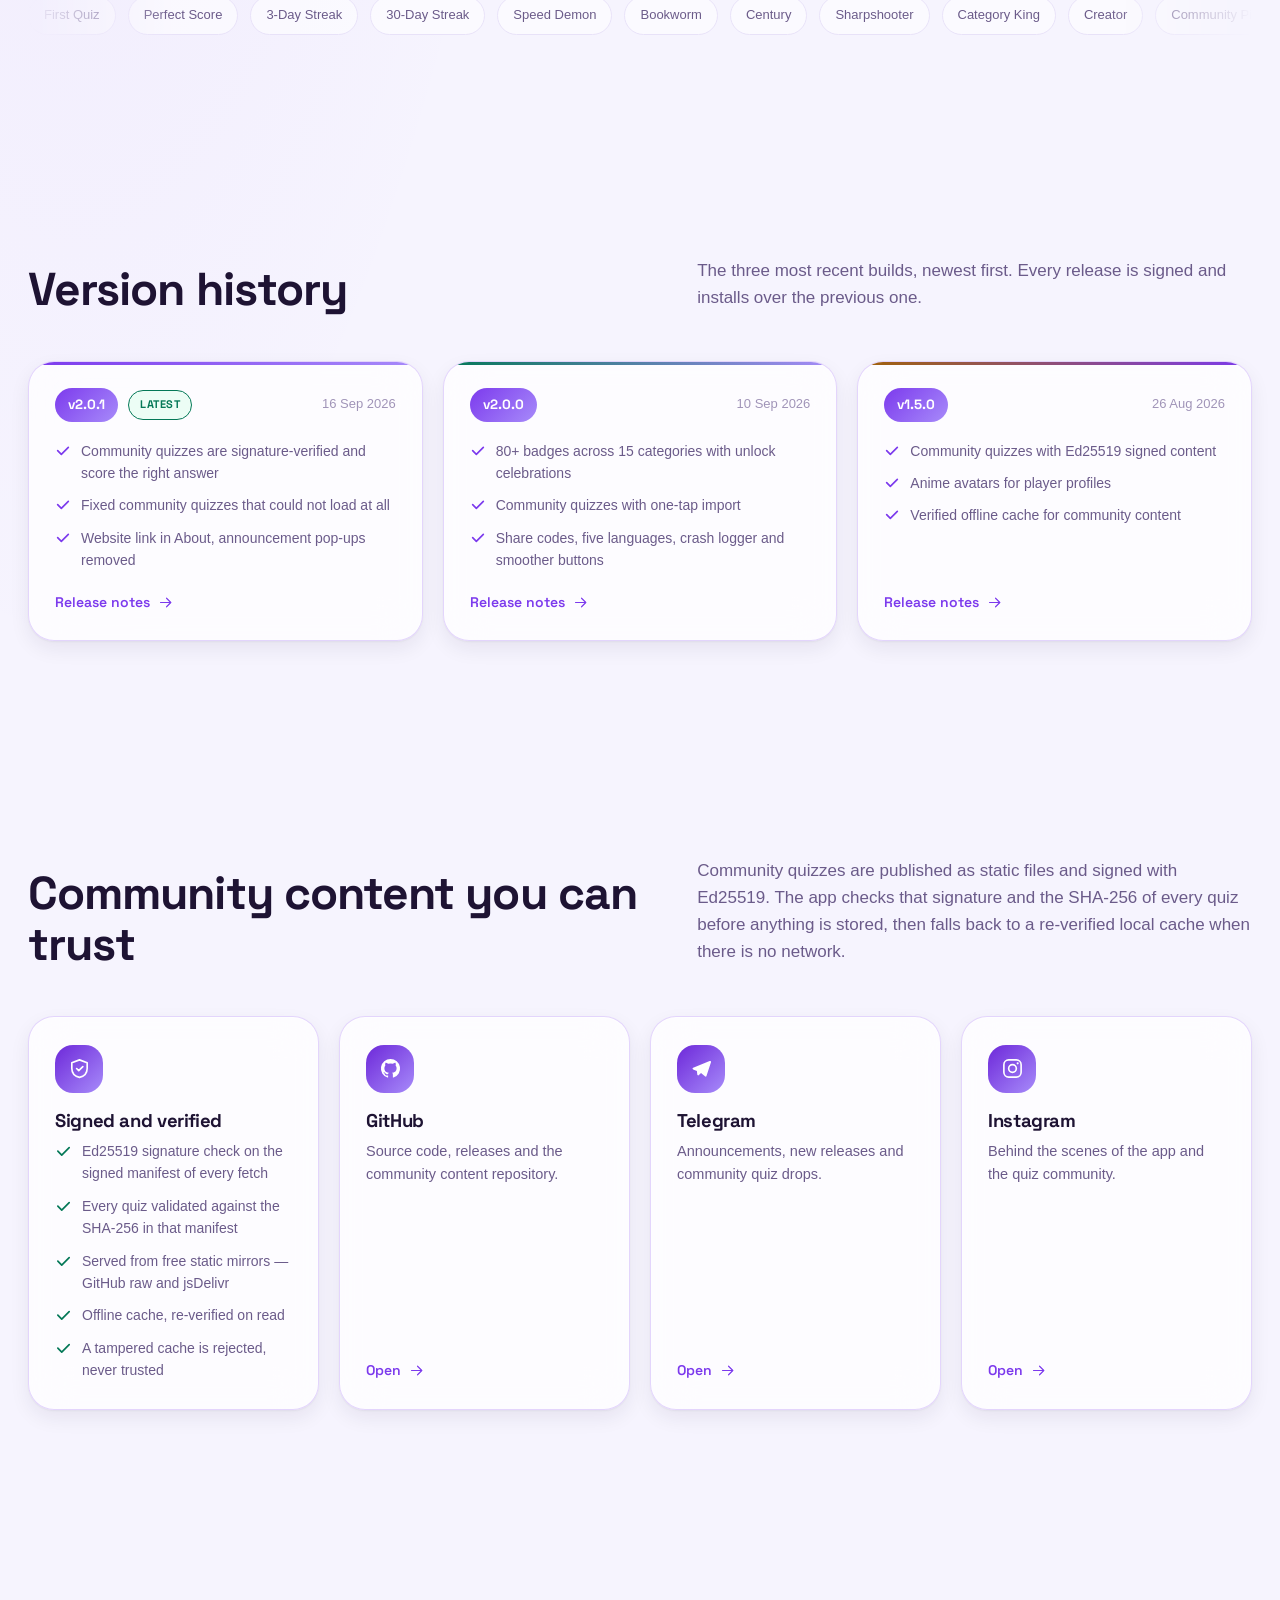
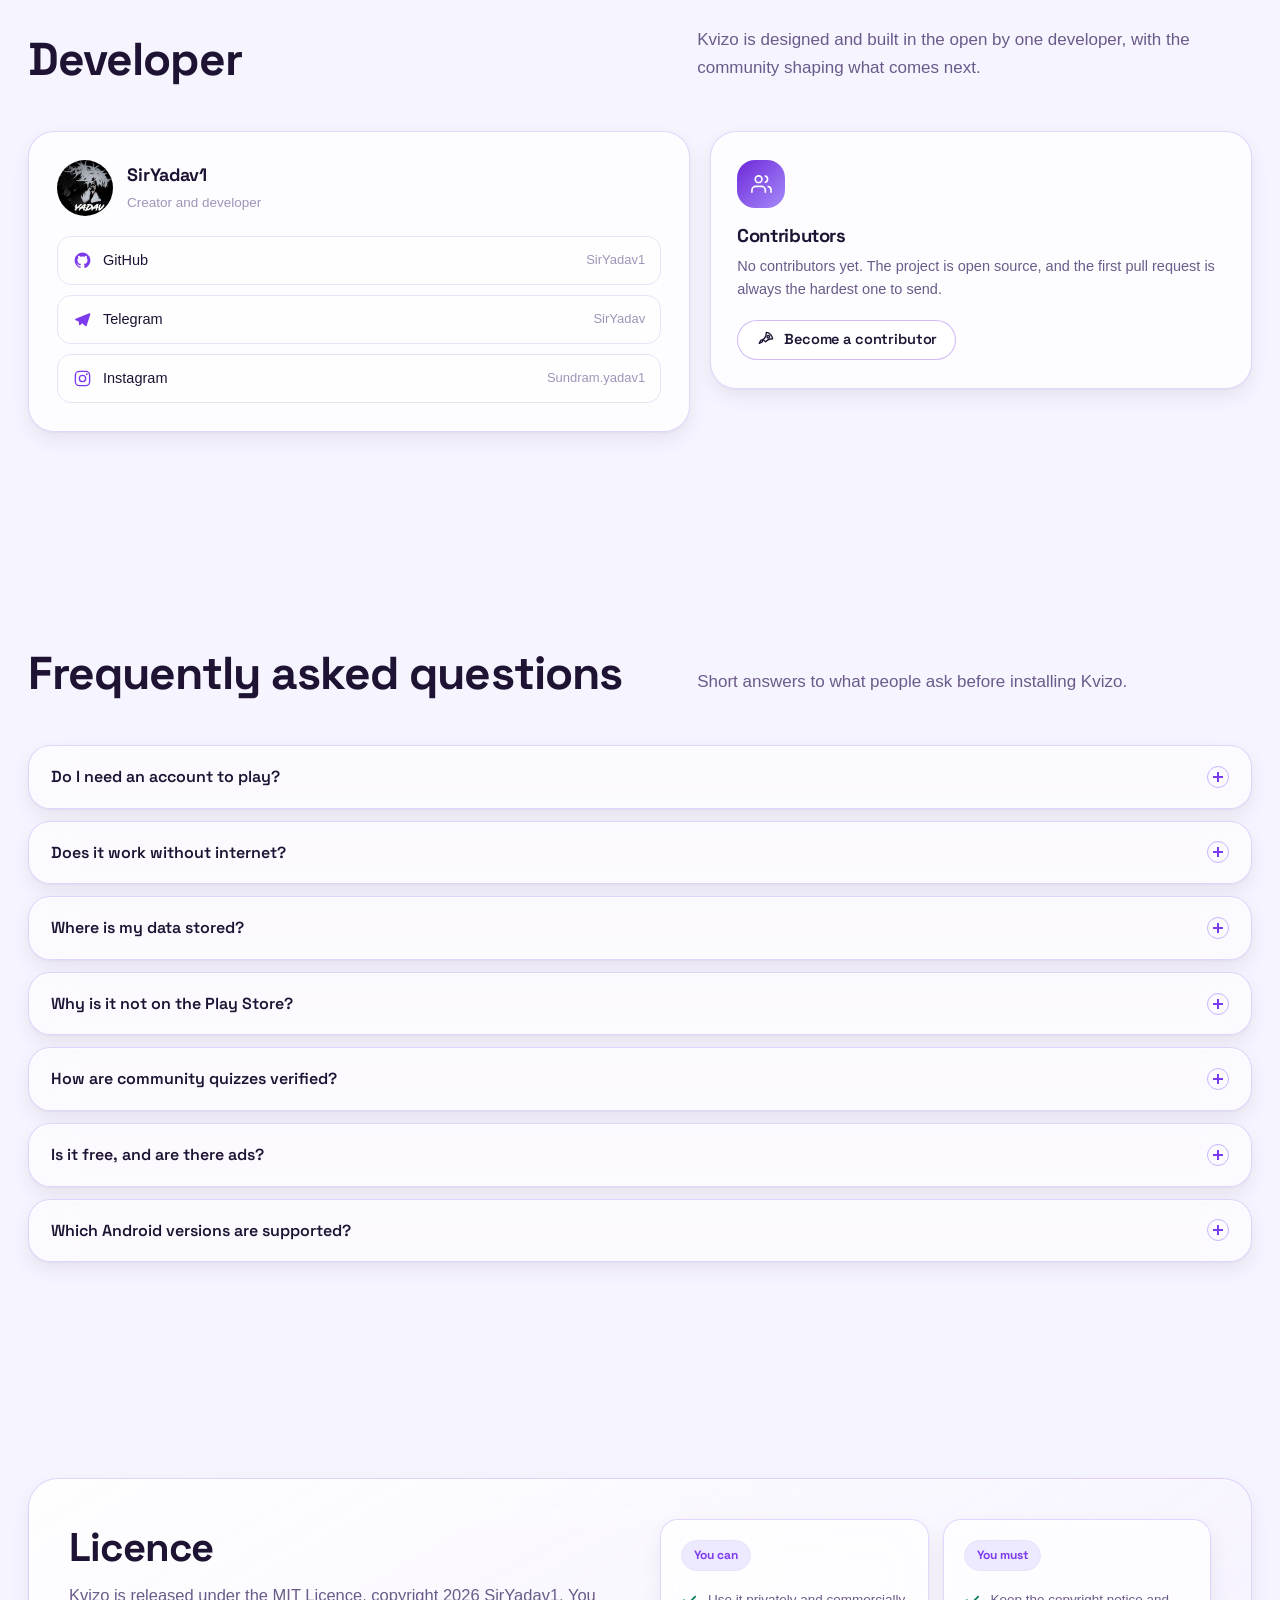
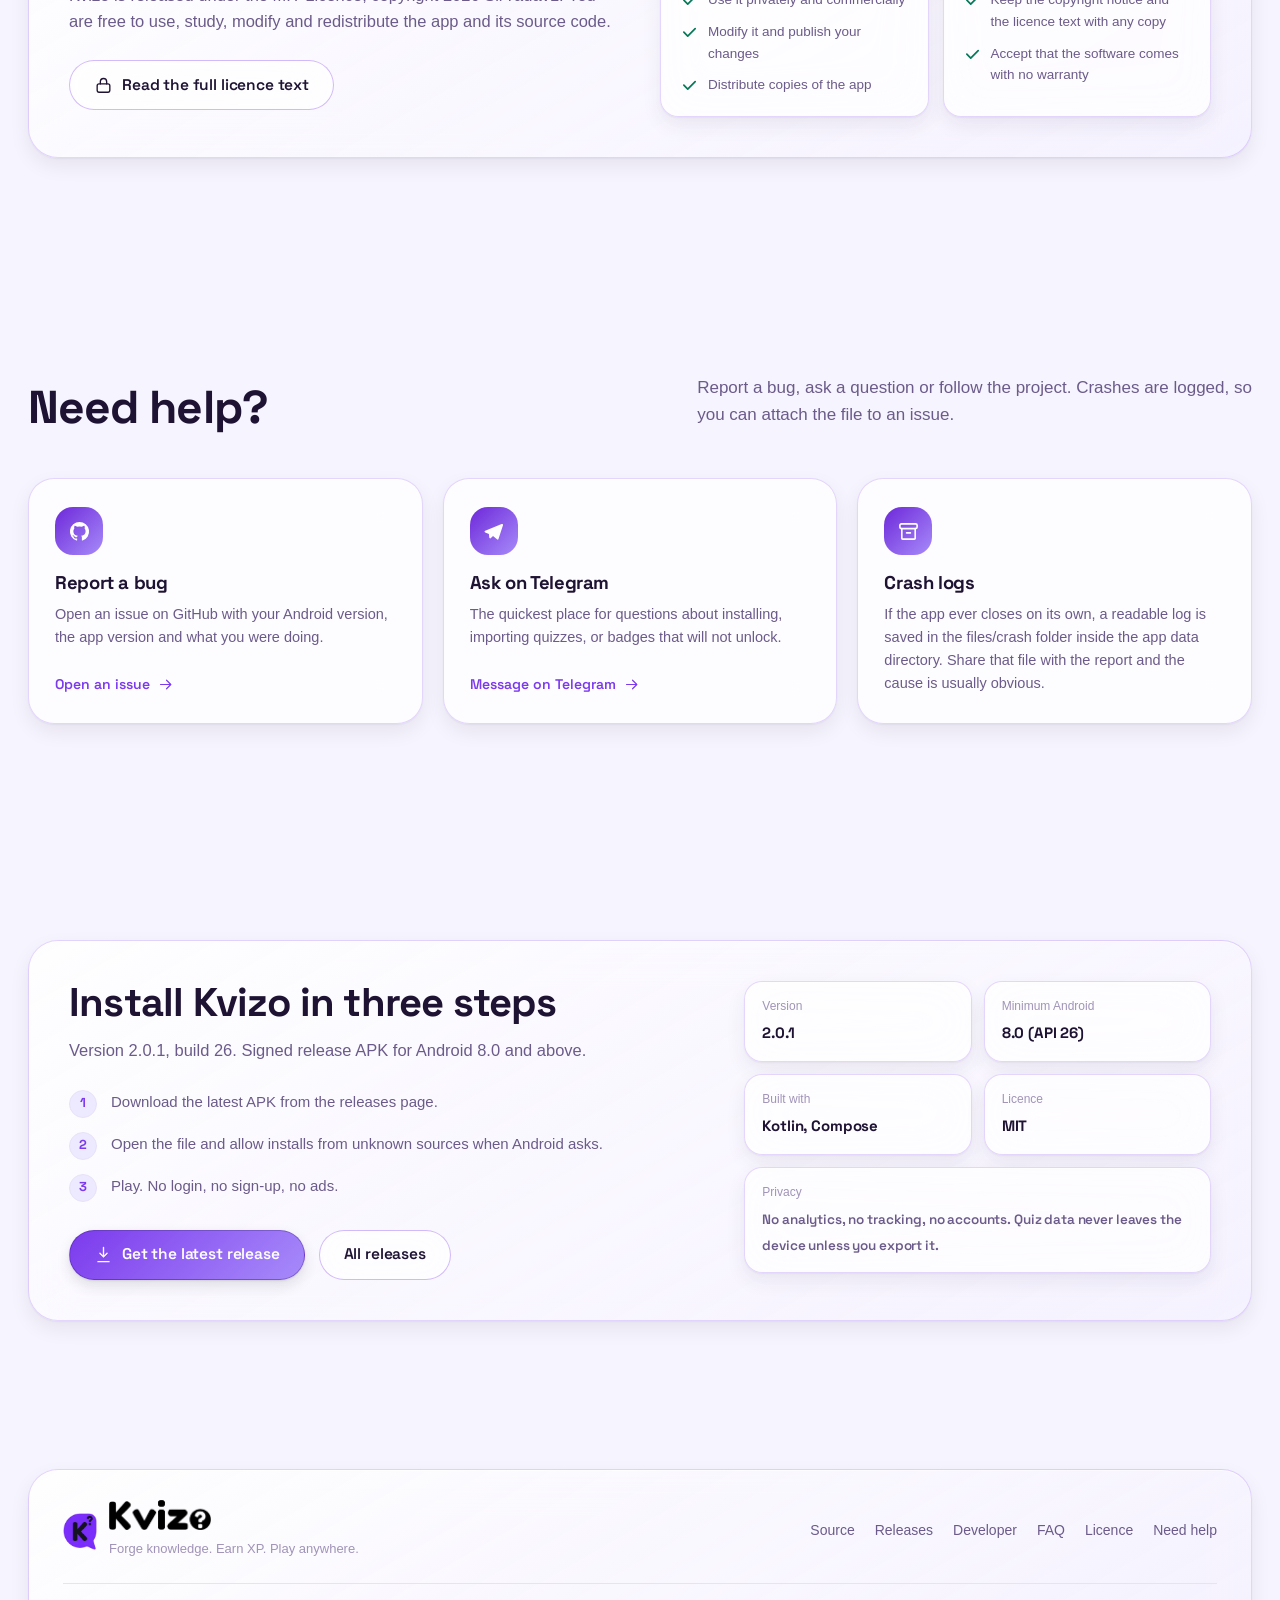
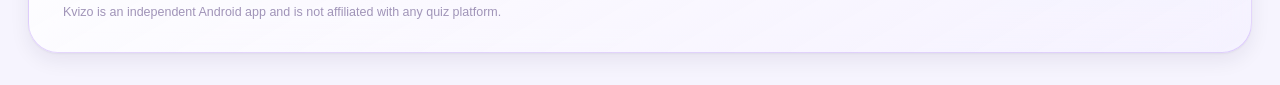
==== commit fcdde6dc: "Site: shrink the app name in the top bar The nav row is the tightest place the lockup appears, so th" ====
--- a/index.html
+++ b/index.html
@@ -24,7 +24,7 @@
 <link rel="apple-touch-icon" href="assets/img/logo-512.png">
 <link rel="preload" href="assets/fonts/space_grotesk.ttf" as="font" type="font/ttf" crossorigin>
 <!-- ?v= is bumped on every visual change so a cached page never pairs with stale CSS/JS -->
-<link rel="stylesheet" href="assets/css/style.css?v=2.0.1-6">
+<link rel="stylesheet" href="assets/css/style.css?v=2.0.1-7">
 </head>
 <body>
 
--- a/assets/css/style.css
+++ b/assets/css/style.css
@@ -449,9 +449,9 @@
 /* Measure the two halves of the lockup instead of guessing at them.
    The badge artwork is 392x425 with 6px of bleed all round, so in the 34px-wide brand box
    it draws 36.86px tall and shows 35.8px of ink. The wordmark is cropped to its ink, so its
-   CSS height *is* its ink height — 0.85 of the badge's ink (30.4px) reads as the same
-   weight as the mark without towering over it. */
-.brand-wordmark { height: 30.4px; }
+   CSS height *is* its ink height — the nav is tight for room, so there the name sits at
+   26px (0.73 of the mark) and in the roomier footer at 30.4px (0.85). */
+.brand-wordmark { height: 26px; }
 .footer-wordmark { height: 30.4px; margin-bottom: 5px; }
 
 /* App logo + app name above the hero heading — flat, no box, no shadow */
